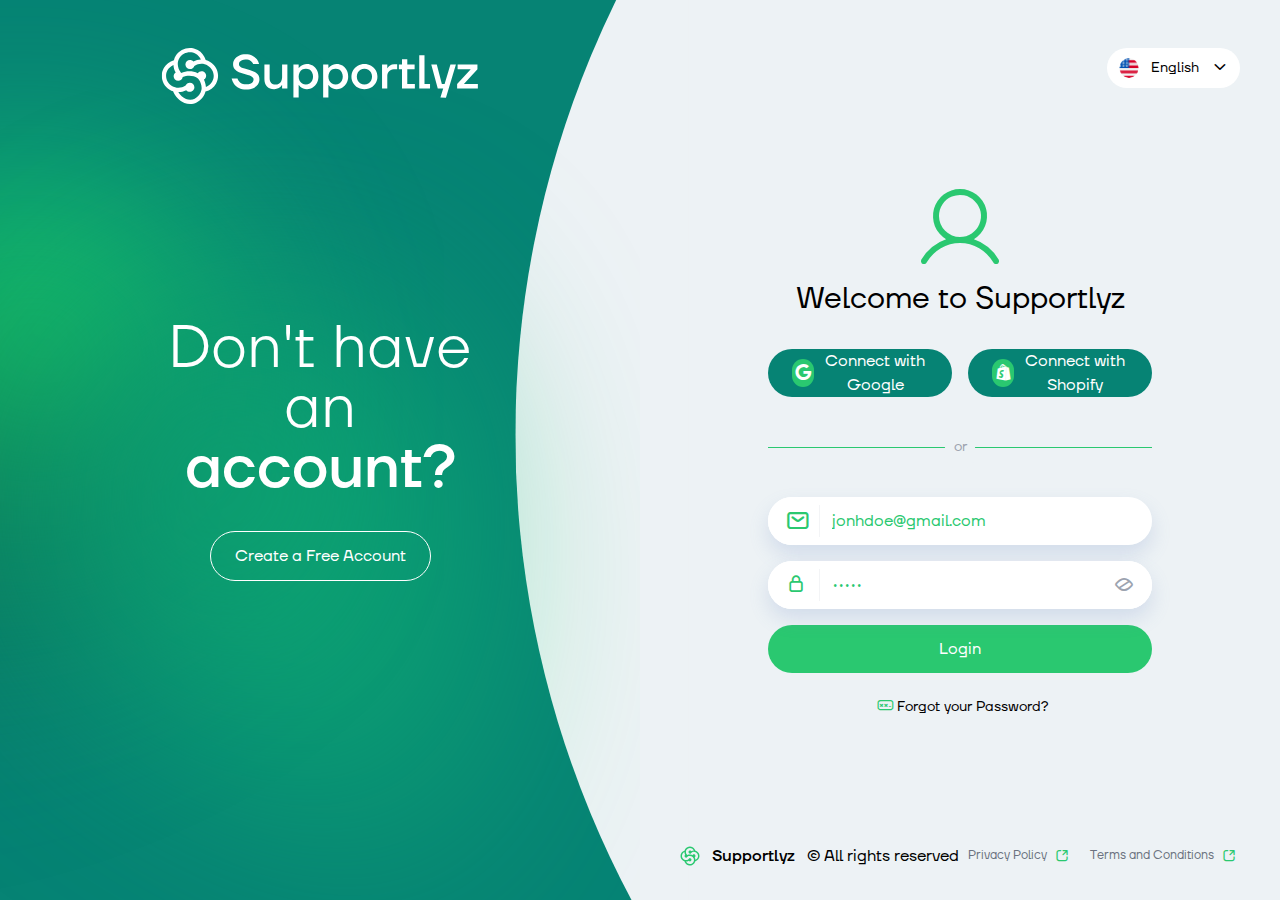
==== src/index.html @ 6aaa789f "fix: query selectors" ====
<!DOCTYPE html>
<html lang="en">
  <head>
    <meta charset="UTF-8" />
    <meta name="viewport" content="width=device-width, initial-scale=1.0" />
    <link rel="stylesheet" href="assets/css/main.css" />
    <title>Supportlyz - Login</title>
  </head>
  <body>
    <main>
      <!-- Login -->
      <div class="flex items-center h-screen">
        <!-- Left -->
        <div class="relative flex items-center justify-center w-2/4 h-full overflow-hidden bg-elf-green-700">
          <!-- shape Animation -->
          <div class="absolute h-[100%] overflow-hidden w-full">
            <span class="absolute top-0 w-[1600px] h-100% animate-spin-slow -left-[500px] z-10">
              <img src="assets/images/shape-animation.svg" alt="animation"/>
            </span>
          </div>

          <div class="absolute right-0 z-20 flex justify-center w-full top-12">
            <img src="assets/images/logo-white.svg" alt="Supportlyz Logo" class="w-80 h-14"/>
          </div>
          <div class="relative z-20 flex flex-col items-center w-2/4">
            <h1 class="mb-8 text-6xl font-light text-center text-white">Don't have an <b class="font-medium">account?</b></h1>
            <a href="register.html">
              <button class="button-outline-white">Create a Free Account</button>
            </a>
          </div>
        </div>

        <!-- Right -->
        <div class="relative flex items-center justify-center w-2/4 h-full bg-geyser-100">
          <!-- Shape -->
          <div class="absolute top-0 w-[180px] h-screen -left-[8rem]">
            <img src="assets/images/shape-auth.svg" alt="shape" class="w-full h-full">
          </div>

          <!-- Language -->
          <div class="absolute text-black bg-white rounded-full right-10 top-12 hover:shadow-emerald-40">
            <div class="flex items-center h-10 gap-3 p-3 cursor-pointer language-handler">
              <img src="assets/images/english.png" alt="shape" class="w-5 h-5 rounded-full">
              <p class="text-sm">English</p>
              <span class="text-xs">
                <i class="icon-chevron"></i>
              </span>
            </div>

            <!-- Language Dropdown -->
            <div class="absolute w-full top-[120%] hidden language-dropdown">
              <div class="flex items-center w-full h-10 gap-3 p-3 transition rounded-full cursor-pointer hover:bg-white hover:text-emerald-500">
                <img src="assets/images/spanish.png" alt="shape" class="w-5 h-5 rounded-full">
                <p class="text-sm">Español</p>
              </div>
              <div class="flex items-center w-full h-10 gap-3 p-3 transition rounded-full cursor-pointer hover:bg-white hover:text-emerald-500">
                <img src="assets/images/france.png" alt="shape" class="w-5 h-5 rounded-full">
                <p class="text-sm">Francais</p>
              </div>
              <div class="flex items-center w-full h-10 gap-3 p-3 transition rounded-full cursor-pointer hover:bg-white hover:text-emerald-500">
                <img src="assets/images/italy.png" alt="shape" class="w-5 h-5 rounded-full">
                <p class="text-sm">Italiano</p>
              </div>
              <div class="flex items-center w-full h-10 gap-3 p-3 transition rounded-full cursor-pointer hover:bg-white hover:text-emerald-500">
                <img src="assets/images/portugal.png" alt="shape" class="w-5 h-5 rounded-full">
                <p class="text-sm">Portugues</p>
              </div>
              <div class="flex items-center w-full h-10 gap-3 p-3 transition rounded-full cursor-pointer hover:bg-white hover:text-emerald-500">
                <img src="assets/images/german.png" alt="shape" class="w-5 h-5 rounded-full">
                <p class="text-sm">Deutsch</p>
              </div>
            </div>
          </div>

          <!-- Form Login -->
          <div class="relative z-20 flex items-start justify-center w-3/5">
            <div class="flex flex-col justify-center w-full text-center">
              <span class="relative text-8xl text-emerald-500">
                <i class="icon-user"></i>
              </span>
              <h1 class="mb-8 text-3xl text-black">Welcome to Supportlyz</h1>

              <div class="flex items-center gap-4">
                <button class="w-1/2 h-12 button-elfgreen">
                  <span class="flex items-center justify-center rounded-full bg-emerald-500 w-7 h-7">
                    <i class="icon-gmail"></i>
                  </span>
                  Connect with Google
                </button>
                <button class="w-1/2 h-12 button-elfgreen">
                  <span class="flex items-center justify-center rounded-full bg-emerald-500 w-7 h-7">
                    <i class="icon-shopify"></i>
                  </span>
                  Connect with Shopify
                </button>
              </div>

              <div class="or-line">
                <span class="relative z-20">or</span>
              </div>

              <div class="relative h-12 mb-4 overflow-hidden rounded-full shadow-geyser-20">
                <span class="absolute top-0 left-0 flex items-center justify-center h-12 text-xl bg-white w-14 text-emerald-500 after:content-[''] after:absolute after:top-2 after:right-1 after:w-px after:h-8 after:z-20 after:bg-gray-100">
                  <i class="icon-envelope"></i>
                </span>
                <input type="text" class="w-full h-full py-3 pl-16 text-base bg-white outline-none text-emerald-500" placeholder="Email" value="jonhdoe@gmail.com">
              </div>
              <div class="relative h-12 mb-4 overflow-hidden rounded-full shadow-geyser-20">
                <span class="absolute top-0 left-0 flex items-center justify-center h-12 text-xl bg-white w-14 text-emerald-500 after:content-[''] after:absolute after:top-2 after:right-1 after:w-px after:h-8 after:z-20 after:bg-gray-100">
                  <i class="icon-lock"></i>
                </span>
                <input type="password" class="w-full h-full py-3 pl-16 text-base bg-white outline-none text-emerald-500" placeholder="Password" value="12345">
                <span class="absolute top-0 right-0 flex items-center justify-center h-12 text-xl text-gray-400 bg-white w-14">
                  <i class="icon-hide"></i>
                </span>
              </div>
              <a href="dashboard.html">
                <button class="mb-5 button-emerald">Login</button>
              </a>
              <a href="forgotten-password.html" class="flex items-center justify-center text-sm text-center text-black cursor-pointer">
                <span class="text-lg text-emerald-500">
                  <i class="icon-forgot"></i>
                </span>
                <p>
                  Forgot your Password?
                </p>
              </a>
            </div>
          </div>

          <!-- Footer -->
          <div class="absolute bottom-0 left-0 flex items-center justify-between w-full px-10 py-8">
            <p class="flex items-center gap-3 text-black">
              <img src="assets/images/logo-isotipe.svg" alt="isotipe" class="w-5 h-5">
              <b class="font-medium">Supportlyz</b> © All rights reserved
            </p>
            <div class="flex items-center gap-4">
              <p class="flex items-center gap-1 text-xs text-gray-500">
                Privacy Policy
                <i class="text-base icon-link text-emerald-500"></i>
              </p>
              <p class="flex items-center gap-1 text-xs text-gray-500">
                Terms and Conditions
                <i class="text-base icon-link text-emerald-500"></i>
              </p>
            </div>
          </div>
        </div>
      </div>
    </main>
    <script src="assets/js/scripts.js"></script>
  </body>
</html>
---- src/assets/css/main.css ----
/*
! tailwindcss v3.3.5 | MIT License | https://tailwindcss.com
*/

/*
1. Prevent padding and border from affecting element width. (https://github.com/mozdevs/cssremedy/issues/4)
2. Allow adding a border to an element by just adding a border-width. (https://github.com/tailwindcss/tailwindcss/pull/116)
*/

*,
::before,
::after {
  box-sizing: border-box;
  /* 1 */
  border-width: 0;
  /* 2 */
  border-style: solid;
  /* 2 */
  border-color: #e5e7eb;
  /* 2 */
}

::before,
::after {
  --tw-content: '';
}

/*
1. Use a consistent sensible line-height in all browsers.
2. Prevent adjustments of font size after orientation changes in iOS.
3. Use a more readable tab size.
4. Use the user's configured `sans` font-family by default.
5. Use the user's configured `sans` font-feature-settings by default.
6. Use the user's configured `sans` font-variation-settings by default.
*/

html {
  line-height: 1.5;
  /* 1 */
  -webkit-text-size-adjust: 100%;
  /* 2 */
  -moz-tab-size: 4;
  /* 3 */
  -o-tab-size: 4;
     tab-size: 4;
  /* 3 */
  font-family: ui-sans-serif, system-ui, -apple-system, BlinkMacSystemFont, "Segoe UI", Roboto, "Helvetica Neue", Arial, "Noto Sans", sans-serif, "Apple Color Emoji", "Segoe UI Emoji", "Segoe UI Symbol", "Noto Color Emoji";
  /* 4 */
  font-feature-settings: normal;
  /* 5 */
  font-variation-settings: normal;
  /* 6 */
}

/*
1. Remove the margin in all browsers.
2. Inherit line-height from `html` so users can set them as a class directly on the `html` element.
*/

body {
  margin: 0;
  /* 1 */
  line-height: inherit;
  /* 2 */
}

/*
1. Add the correct height in Firefox.
2. Correct the inheritance of border color in Firefox. (https://bugzilla.mozilla.org/show_bug.cgi?id=190655)
3. Ensure horizontal rules are visible by default.
*/

hr {
  height: 0;
  /* 1 */
  color: inherit;
  /* 2 */
  border-top-width: 1px;
  /* 3 */
}

/*
Add the correct text decoration in Chrome, Edge, and Safari.
*/

abbr:where([title]) {
  -webkit-text-decoration: underline dotted;
          text-decoration: underline dotted;
}

/*
Remove the default font size and weight for headings.
*/

h1,
h2,
h3,
h4,
h5,
h6 {
  font-size: inherit;
  font-weight: inherit;
}

/*
Reset links to optimize for opt-in styling instead of opt-out.
*/

a {
  color: inherit;
  text-decoration: inherit;
}

/*
Add the correct font weight in Edge and Safari.
*/

b,
strong {
  font-weight: bolder;
}

/*
1. Use the user's configured `mono` font family by default.
2. Correct the odd `em` font sizing in all browsers.
*/

code,
kbd,
samp,
pre {
  font-family: ui-monospace, SFMono-Regular, Menlo, Monaco, Consolas, "Liberation Mono", "Courier New", monospace;
  /* 1 */
  font-size: 1em;
  /* 2 */
}

/*
Add the correct font size in all browsers.
*/

small {
  font-size: 80%;
}

/*
Prevent `sub` and `sup` elements from affecting the line height in all browsers.
*/

sub,
sup {
  font-size: 75%;
  line-height: 0;
  position: relative;
  vertical-align: baseline;
}

sub {
  bottom: -0.25em;
}

sup {
  top: -0.5em;
}

/*
1. Remove text indentation from table contents in Chrome and Safari. (https://bugs.chromium.org/p/chromium/issues/detail?id=999088, https://bugs.webkit.org/show_bug.cgi?id=201297)
2. Correct table border color inheritance in all Chrome and Safari. (https://bugs.chromium.org/p/chromium/issues/detail?id=935729, https://bugs.webkit.org/show_bug.cgi?id=195016)
3. Remove gaps between table borders by default.
*/

table {
  text-indent: 0;
  /* 1 */
  border-color: inherit;
  /* 2 */
  border-collapse: collapse;
  /* 3 */
}

/*
1. Change the font styles in all browsers.
2. Remove the margin in Firefox and Safari.
3. Remove default padding in all browsers.
*/

button,
input,
optgroup,
select,
textarea {
  font-family: inherit;
  /* 1 */
  font-feature-settings: inherit;
  /* 1 */
  font-variation-settings: inherit;
  /* 1 */
  font-size: 100%;
  /* 1 */
  font-weight: inherit;
  /* 1 */
  line-height: inherit;
  /* 1 */
  color: inherit;
  /* 1 */
  margin: 0;
  /* 2 */
  padding: 0;
  /* 3 */
}

/*
Remove the inheritance of text transform in Edge and Firefox.
*/

button,
select {
  text-transform: none;
}

/*
1. Correct the inability to style clickable types in iOS and Safari.
2. Remove default button styles.
*/

button,
[type='button'],
[type='reset'],
[type='submit'] {
  -webkit-appearance: button;
  /* 1 */
  background-color: transparent;
  /* 2 */
  background-image: none;
  /* 2 */
}

/*
Use the modern Firefox focus style for all focusable elements.
*/

:-moz-focusring {
  outline: auto;
}

/*
Remove the additional `:invalid` styles in Firefox. (https://github.com/mozilla/gecko-dev/blob/2f9eacd9d3d995c937b4251a5557d95d494c9be1/layout/style/res/forms.css#L728-L737)
*/

:-moz-ui-invalid {
  box-shadow: none;
}

/*
Add the correct vertical alignment in Chrome and Firefox.
*/

progress {
  vertical-align: baseline;
}

/*
Correct the cursor style of increment and decrement buttons in Safari.
*/

::-webkit-inner-spin-button,
::-webkit-outer-spin-button {
  height: auto;
}

/*
1. Correct the odd appearance in Chrome and Safari.
2. Correct the outline style in Safari.
*/

[type='search'] {
  -webkit-appearance: textfield;
  /* 1 */
  outline-offset: -2px;
  /* 2 */
}

/*
Remove the inner padding in Chrome and Safari on macOS.
*/

::-webkit-search-decoration {
  -webkit-appearance: none;
}

/*
1. Correct the inability to style clickable types in iOS and Safari.
2. Change font properties to `inherit` in Safari.
*/

::-webkit-file-upload-button {
  -webkit-appearance: button;
  /* 1 */
  font: inherit;
  /* 2 */
}

/*
Add the correct display in Chrome and Safari.
*/

summary {
  display: list-item;
}

/*
Removes the default spacing and border for appropriate elements.
*/

blockquote,
dl,
dd,
h1,
h2,
h3,
h4,
h5,
h6,
hr,
figure,
p,
pre {
  margin: 0;
}

fieldset {
  margin: 0;
  padding: 0;
}

legend {
  padding: 0;
}

ol,
ul,
menu {
  list-style: none;
  margin: 0;
  padding: 0;
}

/*
Reset default styling for dialogs.
*/

dialog {
  padding: 0;
}

/*
Prevent resizing textareas horizontally by default.
*/

textarea {
  resize: vertical;
}

/*
1. Reset the default placeholder opacity in Firefox. (https://github.com/tailwindlabs/tailwindcss/issues/3300)
2. Set the default placeholder color to the user's configured gray 400 color.
*/

input::-moz-placeholder, textarea::-moz-placeholder {
  opacity: 1;
  /* 1 */
  color: #9ca3af;
  /* 2 */
}

input::placeholder,
textarea::placeholder {
  opacity: 1;
  /* 1 */
  color: #9ca3af;
  /* 2 */
}

/*
Set the default cursor for buttons.
*/

button,
[role="button"] {
  cursor: pointer;
}

/*
Make sure disabled buttons don't get the pointer cursor.
*/

:disabled {
  cursor: default;
}

/*
1. Make replaced elements `display: block` by default. (https://github.com/mozdevs/cssremedy/issues/14)
2. Add `vertical-align: middle` to align replaced elements more sensibly by default. (https://github.com/jensimmons/cssremedy/issues/14#issuecomment-634934210)
   This can trigger a poorly considered lint error in some tools but is included by design.
*/

img,
svg,
video,
canvas,
audio,
iframe,
embed,
object {
  display: block;
  /* 1 */
  vertical-align: middle;
  /* 2 */
}

/*
Constrain images and videos to the parent width and preserve their intrinsic aspect ratio. (https://github.com/mozdevs/cssremedy/issues/14)
*/

img,
video {
  max-width: 100%;
  height: auto;
}

/* Make elements with the HTML hidden attribute stay hidden by default */

[hidden] {
  display: none;
}

*, ::before, ::after {
  --tw-border-spacing-x: 0;
  --tw-border-spacing-y: 0;
  --tw-translate-x: 0;
  --tw-translate-y: 0;
  --tw-rotate: 0;
  --tw-skew-x: 0;
  --tw-skew-y: 0;
  --tw-scale-x: 1;
  --tw-scale-y: 1;
  --tw-pan-x:  ;
  --tw-pan-y:  ;
  --tw-pinch-zoom:  ;
  --tw-scroll-snap-strictness: proximity;
  --tw-gradient-from-position:  ;
  --tw-gradient-via-position:  ;
  --tw-gradient-to-position:  ;
  --tw-ordinal:  ;
  --tw-slashed-zero:  ;
  --tw-numeric-figure:  ;
  --tw-numeric-spacing:  ;
  --tw-numeric-fraction:  ;
  --tw-ring-inset:  ;
  --tw-ring-offset-width: 0px;
  --tw-ring-offset-color: #fff;
  --tw-ring-color: rgb(59 130 246 / 0.5);
  --tw-ring-offset-shadow: 0 0 #0000;
  --tw-ring-shadow: 0 0 #0000;
  --tw-shadow: 0 0 #0000;
  --tw-shadow-colored: 0 0 #0000;
  --tw-blur:  ;
  --tw-brightness:  ;
  --tw-contrast:  ;
  --tw-grayscale:  ;
  --tw-hue-rotate:  ;
  --tw-invert:  ;
  --tw-saturate:  ;
  --tw-sepia:  ;
  --tw-drop-shadow:  ;
  --tw-backdrop-blur:  ;
  --tw-backdrop-brightness:  ;
  --tw-backdrop-contrast:  ;
  --tw-backdrop-grayscale:  ;
  --tw-backdrop-hue-rotate:  ;
  --tw-backdrop-invert:  ;
  --tw-backdrop-opacity:  ;
  --tw-backdrop-saturate:  ;
  --tw-backdrop-sepia:  ;
}

::backdrop {
  --tw-border-spacing-x: 0;
  --tw-border-spacing-y: 0;
  --tw-translate-x: 0;
  --tw-translate-y: 0;
  --tw-rotate: 0;
  --tw-skew-x: 0;
  --tw-skew-y: 0;
  --tw-scale-x: 1;
  --tw-scale-y: 1;
  --tw-pan-x:  ;
  --tw-pan-y:  ;
  --tw-pinch-zoom:  ;
  --tw-scroll-snap-strictness: proximity;
  --tw-gradient-from-position:  ;
  --tw-gradient-via-position:  ;
  --tw-gradient-to-position:  ;
  --tw-ordinal:  ;
  --tw-slashed-zero:  ;
  --tw-numeric-figure:  ;
  --tw-numeric-spacing:  ;
  --tw-numeric-fraction:  ;
  --tw-ring-inset:  ;
  --tw-ring-offset-width: 0px;
  --tw-ring-offset-color: #fff;
  --tw-ring-color: rgb(59 130 246 / 0.5);
  --tw-ring-offset-shadow: 0 0 #0000;
  --tw-ring-shadow: 0 0 #0000;
  --tw-shadow: 0 0 #0000;
  --tw-shadow-colored: 0 0 #0000;
  --tw-blur:  ;
  --tw-brightness:  ;
  --tw-contrast:  ;
  --tw-grayscale:  ;
  --tw-hue-rotate:  ;
  --tw-invert:  ;
  --tw-saturate:  ;
  --tw-sepia:  ;
  --tw-drop-shadow:  ;
  --tw-backdrop-blur:  ;
  --tw-backdrop-brightness:  ;
  --tw-backdrop-contrast:  ;
  --tw-backdrop-grayscale:  ;
  --tw-backdrop-hue-rotate:  ;
  --tw-backdrop-invert:  ;
  --tw-backdrop-opacity:  ;
  --tw-backdrop-saturate:  ;
  --tw-backdrop-sepia:  ;
}

.fixed {
  position: fixed;
}

.absolute {
  position: absolute;
}

.relative {
  position: relative;
}

.-bottom-1 {
  bottom: -0.25rem;
}

.-left-4 {
  left: -1rem;
}

.-left-\[500px\] {
  left: -500px;
}

.-left-\[8rem\] {
  left: -8rem;
}

.-right-1 {
  right: -0.25rem;
}

.-right-4 {
  right: -1rem;
}

.-top-1 {
  top: -0.25rem;
}

.-top-2 {
  top: -0.5rem;
}

.bottom-0 {
  bottom: 0px;
}

.bottom-10 {
  bottom: 2.5rem;
}

.left-0 {
  left: 0px;
}

.left-10 {
  left: 2.5rem;
}

.right-0 {
  right: 0px;
}

.right-10 {
  right: 2.5rem;
}

.top-0 {
  top: 0px;
}

.top-12 {
  top: 3rem;
}

.top-6 {
  top: 1.5rem;
}

.top-\[120\%\] {
  top: 120%;
}

.z-10 {
  z-index: 10;
}

.z-20 {
  z-index: 20;
}

.z-30 {
  z-index: 30;
}

.mx-auto {
  margin-left: auto;
  margin-right: auto;
}

.my-5 {
  margin-top: 1.25rem;
  margin-bottom: 1.25rem;
}

.-mt-12 {
  margin-top: -3rem;
}

.-mt-16 {
  margin-top: -4rem;
}

.mb-1 {
  margin-bottom: 0.25rem;
}

.mb-2 {
  margin-bottom: 0.5rem;
}

.mb-3 {
  margin-bottom: 0.75rem;
}

.mb-4 {
  margin-bottom: 1rem;
}

.mb-5 {
  margin-bottom: 1.25rem;
}

.mb-6 {
  margin-bottom: 1.5rem;
}

.mb-8 {
  margin-bottom: 2rem;
}

.line-clamp-2 {
  overflow: hidden;
  display: -webkit-box;
  -webkit-box-orient: vertical;
  -webkit-line-clamp: 2;
}

.block {
  display: block;
}

.flex {
  display: flex;
}

.grid {
  display: grid;
}

.hidden {
  display: none;
}

.h-0 {
  height: 0px;
}

.h-10 {
  height: 2.5rem;
}

.h-11 {
  height: 2.75rem;
}

.h-12 {
  height: 3rem;
}

.h-14 {
  height: 3.5rem;
}

.h-16 {
  height: 4rem;
}

.h-3 {
  height: 0.75rem;
}

.h-4 {
  height: 1rem;
}

.h-5 {
  height: 1.25rem;
}

.h-56 {
  height: 14rem;
}

.h-6 {
  height: 1.5rem;
}

.h-7 {
  height: 1.75rem;
}

.h-8 {
  height: 2rem;
}

.h-\[100\%\] {
  height: 100%;
}

.h-\[110px\] {
  height: 110px;
}

.h-\[160px\] {
  height: 160px;
}

.h-\[300px\] {
  height: 300px;
}

.h-\[310px\] {
  height: 310px;
}

.h-\[420px\] {
  height: 420px;
}

.h-\[70px\] {
  height: 70px;
}

.h-full {
  height: 100%;
}

.h-screen {
  height: 100vh;
}

.max-h-\[340px\] {
  max-height: 340px;
}

.max-h-screen {
  max-height: 100vh;
}

.w-0 {
  width: 0px;
}

.w-1\/2 {
  width: 50%;
}

.w-1\/3 {
  width: 33.333333%;
}

.w-1\/5 {
  width: 20%;
}

.w-10 {
  width: 2.5rem;
}

.w-11 {
  width: 2.75rem;
}

.w-12 {
  width: 3rem;
}

.w-14 {
  width: 3.5rem;
}

.w-16 {
  width: 4rem;
}

.w-2\/3 {
  width: 66.666667%;
}

.w-2\/4 {
  width: 50%;
}

.w-2\/5 {
  width: 40%;
}

.w-20 {
  width: 5rem;
}

.w-28 {
  width: 7rem;
}

.w-3 {
  width: 0.75rem;
}

.w-3\/5 {
  width: 60%;
}

.w-3\/6 {
  width: 50%;
}

.w-36 {
  width: 9rem;
}

.w-4 {
  width: 1rem;
}

.w-4\/5 {
  width: 80%;
}

.w-5 {
  width: 1.25rem;
}

.w-52 {
  width: 13rem;
}

.w-56 {
  width: 14rem;
}

.w-6 {
  width: 1.5rem;
}

.w-64 {
  width: 16rem;
}

.w-7 {
  width: 1.75rem;
}

.w-8 {
  width: 2rem;
}

.w-80 {
  width: 20rem;
}

.w-\[130px\] {
  width: 130px;
}

.w-\[1600px\] {
  width: 1600px;
}

.w-\[180px\] {
  width: 180px;
}

.w-\[280px\] {
  width: 280px;
}

.w-\[350px\] {
  width: 350px;
}

.w-\[400px\] {
  width: 400px;
}

.w-\[450px\] {
  width: 450px;
}

.w-\[500px\] {
  width: 500px;
}

.w-full {
  width: 100%;
}

.min-w-\[330px\] {
  min-width: 330px;
}

.max-w-\[280px\] {
  max-width: 280px;
}

.max-w-\[530px\] {
  max-width: 530px;
}

.max-w-fit {
  max-width: -moz-fit-content;
  max-width: fit-content;
}

.max-w-screen-2xl {
  max-width: 1536px;
}

.translate-x-0 {
  --tw-translate-x: 0px;
  transform: translate(var(--tw-translate-x), var(--tw-translate-y)) rotate(var(--tw-rotate)) skewX(var(--tw-skew-x)) skewY(var(--tw-skew-y)) scaleX(var(--tw-scale-x)) scaleY(var(--tw-scale-y));
}

.translate-x-20 {
  --tw-translate-x: 5rem;
  transform: translate(var(--tw-translate-x), var(--tw-translate-y)) rotate(var(--tw-rotate)) skewX(var(--tw-skew-x)) skewY(var(--tw-skew-y)) scaleX(var(--tw-scale-x)) scaleY(var(--tw-scale-y));
}

.-rotate-45 {
  --tw-rotate: -45deg;
  transform: translate(var(--tw-translate-x), var(--tw-translate-y)) rotate(var(--tw-rotate)) skewX(var(--tw-skew-x)) skewY(var(--tw-skew-y)) scaleX(var(--tw-scale-x)) scaleY(var(--tw-scale-y));
}

.-rotate-90 {
  --tw-rotate: -90deg;
  transform: translate(var(--tw-translate-x), var(--tw-translate-y)) rotate(var(--tw-rotate)) skewX(var(--tw-skew-x)) skewY(var(--tw-skew-y)) scaleX(var(--tw-scale-x)) scaleY(var(--tw-scale-y));
}

.rotate-90 {
  --tw-rotate: 90deg;
  transform: translate(var(--tw-translate-x), var(--tw-translate-y)) rotate(var(--tw-rotate)) skewX(var(--tw-skew-x)) skewY(var(--tw-skew-y)) scaleX(var(--tw-scale-x)) scaleY(var(--tw-scale-y));
}

@keyframes spin {
  to {
    transform: rotate(360deg);
  }
}

.animate-spin-slow {
  animation: spin 25s linear infinite;
}

.cursor-pointer {
  cursor: pointer;
}

.list-none {
  list-style-type: none;
}

.grid-cols-7 {
  grid-template-columns: repeat(7, minmax(0, 1fr));
}

.flex-col {
  flex-direction: column;
}

.items-start {
  align-items: flex-start;
}

.items-center {
  align-items: center;
}

.justify-start {
  justify-content: flex-start;
}

.justify-end {
  justify-content: flex-end;
}

.justify-center {
  justify-content: center;
}

.justify-between {
  justify-content: space-between;
}

.justify-around {
  justify-content: space-around;
}

.gap-1 {
  gap: 0.25rem;
}

.gap-2 {
  gap: 0.5rem;
}

.gap-20 {
  gap: 5rem;
}

.gap-28 {
  gap: 7rem;
}

.gap-3 {
  gap: 0.75rem;
}

.gap-4 {
  gap: 1rem;
}

.gap-5 {
  gap: 1.25rem;
}

.overflow-hidden {
  overflow: hidden;
}

.overflow-scroll {
  overflow: scroll;
}

.overflow-y-auto {
  overflow-y: auto;
}

.whitespace-nowrap {
  white-space: nowrap;
}

.rounded-2xl {
  border-radius: 1rem;
}

.rounded-3xl {
  border-radius: 1.5rem;
}

.rounded-full {
  border-radius: 9999px;
}

.rounded-lg {
  border-radius: 0.5rem;
}

.rounded-xl {
  border-radius: 0.75rem;
}

.rounded-b-3xl {
  border-bottom-right-radius: 1.5rem;
  border-bottom-left-radius: 1.5rem;
}

.rounded-t-2xl {
  border-top-left-radius: 1rem;
  border-top-right-radius: 1rem;
}

.rounded-t-3xl {
  border-top-left-radius: 1.5rem;
  border-top-right-radius: 1.5rem;
}

.border {
  border-width: 1px;
}

.border-0 {
  border-width: 0px;
}

.border-2 {
  border-width: 2px;
}

.border-x-\[12px\] {
  border-left-width: 12px;
  border-right-width: 12px;
}

.border-b {
  border-bottom-width: 1px;
}

.border-b-2 {
  border-bottom-width: 2px;
}

.border-b-\[14px\] {
  border-bottom-width: 14px;
}

.border-emerald-500 {
  --tw-border-opacity: 1;
  border-color: rgb(42 200 112 / var(--tw-border-opacity));
}

.border-gray-300 {
  --tw-border-opacity: 1;
  border-color: rgb(209 213 219 / var(--tw-border-opacity));
}

.border-white {
  --tw-border-opacity: 1;
  border-color: rgb(255 255 255 / var(--tw-border-opacity));
}

.border-x-transparent {
  border-left-color: transparent;
  border-right-color: transparent;
}

.border-b-emerald-500 {
  --tw-border-opacity: 1;
  border-bottom-color: rgb(42 200 112 / var(--tw-border-opacity));
}

.border-b-white {
  --tw-border-opacity: 1;
  border-bottom-color: rgb(255 255 255 / var(--tw-border-opacity));
}

.bg-elf-green-600 {
  --tw-bg-opacity: 1;
  background-color: rgb(1 160 139 / var(--tw-bg-opacity));
}

.bg-elf-green-700 {
  --tw-bg-opacity: 1;
  background-color: rgb(6 131 116 / var(--tw-bg-opacity));
}

.bg-emerald-500 {
  --tw-bg-opacity: 1;
  background-color: rgb(42 200 112 / var(--tw-bg-opacity));
}

.bg-emerald-900 {
  --tw-bg-opacity: 1;
  background-color: rgb(9 107 95 / var(--tw-bg-opacity));
}

.bg-geyser-100 {
  --tw-bg-opacity: 1;
  background-color: rgb(237 242 245 / var(--tw-bg-opacity));
}

.bg-geyser-200 {
  --tw-bg-opacity: 1;
  background-color: rgb(217 228 234 / var(--tw-bg-opacity));
}

.bg-geyser-300 {
  --tw-bg-opacity: 1;
  background-color: rgb(169 195 208 / var(--tw-bg-opacity));
}

.bg-gray-300 {
  --tw-bg-opacity: 1;
  background-color: rgb(209 213 219 / var(--tw-bg-opacity));
}

.bg-transparent {
  background-color: transparent;
}

.bg-white {
  --tw-bg-opacity: 1;
  background-color: rgb(255 255 255 / var(--tw-bg-opacity));
}

.bg-opacity-50 {
  --tw-bg-opacity: 0.5;
}

.bg-opacity-70 {
  --tw-bg-opacity: 0.7;
}

.bg-gradient-to-b {
  background-image: linear-gradient(to bottom, var(--tw-gradient-stops));
}

.from-\[\#13DDEA\] {
  --tw-gradient-from: #13DDEA var(--tw-gradient-from-position);
  --tw-gradient-to: rgb(19 221 234 / 0) var(--tw-gradient-to-position);
  --tw-gradient-stops: var(--tw-gradient-from), var(--tw-gradient-to);
}

.from-\[\#53B67E\] {
  --tw-gradient-from: #53B67E var(--tw-gradient-from-position);
  --tw-gradient-to: rgb(83 182 126 / 0) var(--tw-gradient-to-position);
  --tw-gradient-stops: var(--tw-gradient-from), var(--tw-gradient-to);
}

.from-\[\#FF0000\] {
  --tw-gradient-from: #FF0000 var(--tw-gradient-from-position);
  --tw-gradient-to: rgb(255 0 0 / 0) var(--tw-gradient-to-position);
  --tw-gradient-stops: var(--tw-gradient-from), var(--tw-gradient-to);
}

.from-emerald-500 {
  --tw-gradient-from: #2ac870 var(--tw-gradient-from-position);
  --tw-gradient-to: rgb(42 200 112 / 0) var(--tw-gradient-to-position);
  --tw-gradient-stops: var(--tw-gradient-from), var(--tw-gradient-to);
}

.to-\[\#29C1AF\] {
  --tw-gradient-to: #29C1AF var(--tw-gradient-to-position);
}

.to-\[\#915EFF\] {
  --tw-gradient-to: #915EFF var(--tw-gradient-to-position);
}

.to-\[\#FFBE5E\] {
  --tw-gradient-to: #FFBE5E var(--tw-gradient-to-position);
}

.to-elf-green-500 {
  --tw-gradient-to: #05c7a9 var(--tw-gradient-to-position);
}

.p-1 {
  padding: 0.25rem;
}

.p-3 {
  padding: 0.75rem;
}

.p-4 {
  padding: 1rem;
}

.p-5 {
  padding: 1.25rem;
}

.p-6 {
  padding: 1.5rem;
}

.p-7 {
  padding: 1.75rem;
}

.p-8 {
  padding: 2rem;
}

.p-\[2px\] {
  padding: 2px;
}

.px-1 {
  padding-left: 0.25rem;
  padding-right: 0.25rem;
}

.px-10 {
  padding-left: 2.5rem;
  padding-right: 2.5rem;
}

.px-2 {
  padding-left: 0.5rem;
  padding-right: 0.5rem;
}

.px-3 {
  padding-left: 0.75rem;
  padding-right: 0.75rem;
}

.px-4 {
  padding-left: 1rem;
  padding-right: 1rem;
}

.px-5 {
  padding-left: 1.25rem;
  padding-right: 1.25rem;
}

.px-6 {
  padding-left: 1.5rem;
  padding-right: 1.5rem;
}

.px-8 {
  padding-left: 2rem;
  padding-right: 2rem;
}

.py-1 {
  padding-top: 0.25rem;
  padding-bottom: 0.25rem;
}

.py-2 {
  padding-top: 0.5rem;
  padding-bottom: 0.5rem;
}

.py-3 {
  padding-top: 0.75rem;
  padding-bottom: 0.75rem;
}

.py-4 {
  padding-top: 1rem;
  padding-bottom: 1rem;
}

.py-5 {
  padding-top: 1.25rem;
  padding-bottom: 1.25rem;
}

.py-6 {
  padding-top: 1.5rem;
  padding-bottom: 1.5rem;
}

.py-8 {
  padding-top: 2rem;
  padding-bottom: 2rem;
}

.py-px {
  padding-top: 1px;
  padding-bottom: 1px;
}

.pl-10 {
  padding-left: 2.5rem;
}

.pl-16 {
  padding-left: 4rem;
}

.pl-\[60px\] {
  padding-left: 60px;
}

.text-left {
  text-align: left;
}

.text-center {
  text-align: center;
}

.text-2xl {
  font-size: 1.5rem;
  line-height: 2rem;
}

.text-3xl {
  font-size: 1.875rem;
  line-height: 2.25rem;
}

.text-5xl {
  font-size: 3rem;
  line-height: 1;
}

.text-6xl {
  font-size: 3.75rem;
  line-height: 1;
}

.text-8xl {
  font-size: 6rem;
  line-height: 1;
}

.text-\[10px\] {
  font-size: 10px;
}

.text-\[6px\] {
  font-size: 6px;
}

.text-\[8px\] {
  font-size: 8px;
}

.text-base {
  font-size: 1rem;
  line-height: 1.5rem;
}

.text-lg {
  font-size: 1.125rem;
  line-height: 1.75rem;
}

.text-sm {
  font-size: 0.875rem;
  line-height: 1.25rem;
}

.text-xl {
  font-size: 1.25rem;
  line-height: 1.75rem;
}

.text-xs {
  font-size: 0.75rem;
  line-height: 1rem;
}

.font-bold {
  font-weight: 700;
}

.font-light {
  font-weight: 300;
}

.font-medium {
  font-weight: 500;
}

.capitalize {
  text-transform: capitalize;
}

.leading-4 {
  line-height: 1rem;
}

.leading-none {
  line-height: 1;
}

.text-black {
  --tw-text-opacity: 1;
  color: rgb(0 0 0 / var(--tw-text-opacity));
}

.text-emerald-400 {
  --tw-text-opacity: 1;
  color: rgb(80 216 139 / var(--tw-text-opacity));
}

.text-emerald-500 {
  --tw-text-opacity: 1;
  color: rgb(42 200 112 / var(--tw-text-opacity));
}

.text-gray-400 {
  --tw-text-opacity: 1;
  color: rgb(156 163 175 / var(--tw-text-opacity));
}

.text-gray-500 {
  --tw-text-opacity: 1;
  color: rgb(107 114 128 / var(--tw-text-opacity));
}

.text-gray-600 {
  --tw-text-opacity: 1;
  color: rgb(75 85 99 / var(--tw-text-opacity));
}

.text-slate-500 {
  --tw-text-opacity: 1;
  color: rgb(100 116 139 / var(--tw-text-opacity));
}

.text-white {
  --tw-text-opacity: 1;
  color: rgb(255 255 255 / var(--tw-text-opacity));
}

.placeholder-gray-400::-moz-placeholder {
  --tw-placeholder-opacity: 1;
  color: rgb(156 163 175 / var(--tw-placeholder-opacity));
}

.placeholder-gray-400::placeholder {
  --tw-placeholder-opacity: 1;
  color: rgb(156 163 175 / var(--tw-placeholder-opacity));
}

.opacity-0 {
  opacity: 0;
}

.shadow-geyser-20 {
  --tw-shadow: 0 10px 20px rgba(104, 134, 193, 0.20);
  --tw-shadow-colored: 0 10px 20px var(--tw-shadow-color);
  box-shadow: var(--tw-ring-offset-shadow, 0 0 #0000), var(--tw-ring-shadow, 0 0 #0000), var(--tw-shadow);
}

.outline-none {
  outline: 2px solid transparent;
  outline-offset: 2px;
}

.transition {
  transition-property: color, background-color, border-color, text-decoration-color, fill, stroke, opacity, box-shadow, transform, filter, -webkit-backdrop-filter;
  transition-property: color, background-color, border-color, text-decoration-color, fill, stroke, opacity, box-shadow, transform, filter, backdrop-filter;
  transition-property: color, background-color, border-color, text-decoration-color, fill, stroke, opacity, box-shadow, transform, filter, backdrop-filter, -webkit-backdrop-filter;
  transition-timing-function: cubic-bezier(0.4, 0, 0.2, 1);
  transition-duration: 150ms;
}

@font-face {
  font-family: "TT Firs Neue Trial Var Roman";

  src: url("../fonts/tt-firs-neue-trial-var-roman.ttf") format("truetype");

  font-display: swap;

  font-weight: 100 400 500 900;
}

@font-face {
  font-family: "fontello";

  src: url("../fonts/fontello.ttf") format("truetype");

  font-weight: normal;

  font-style: normal;
}

body {
  height: 100%;
  --tw-bg-opacity: 1;
  background-color: rgb(217 228 234 / var(--tw-bg-opacity));
  font-size: 1rem;
  line-height: 1.5rem;
  font-family: "TT Firs Neue Trial Var Roman";
  font-size: 16px;
}

/*********** COMPONENTS ***********/

/************* Icons ***********/

[class^="icon-"]:before, [class*=" icon-"]:before {
  font-family: "fontello";
  font-style: normal;
  font-weight: normal;
  speak: never;
  display: inline-block;
  text-decoration: inherit;
  width: 1em;
  margin-right: .2em;
  text-align: center;
  font-variant: normal;
  text-transform: none;
  line-height: 1em;
  margin-left: .2em;
  -webkit-font-smoothing: antialiased;
  -moz-osx-font-smoothing: grayscale;
}

.icon-chat:before {
  content: '\e800';
}

/* '' */

.icon-adjunct:before {
  content: '\e801';
}

/* '' */

.icon-cog:before {
  content: '\e802';
}

/* '' */

.icon-earphones:before {
  content: '\e803';
}

/* '' */

.icon-ecommerce:before {
  content: '\e804';
}

/* '' */

.icon-house:before {
  content: '\e805';
}

/* '' */

.icon-logout:before {
  content: '\e806';
}

/* '' */

.icon-inbox:before {
  content: '\e807';
}

/* '' */

.icon-integration:before {
  content: '\e808';
}

/* '' */

.icon-invoice:before {
  content: '\e809';
}

/* '' */

.icon-link:before {
  content: '\e80a';
}

/* '' */

.icon-magnet:before {
  content: '\e80b';
}

/* '' */

.icon-message:before {
  content: '\e80c';
}

/* '' */

.icon-picture:before {
  content: '\e80d';
}

/* '' */

.icon-robot:before {
  content: '\e80e';
}

/* '' */

.icon-search:before {
  content: '\e80f';
}

/* '' */

.icon-add:before {
  content: '\e810';
}

/* '' */

.icon-user:before {
  content: '\e811';
}

/* '' */

.icon-users:before {
  content: '\e812';
}

/* '' */

.icon-arrow:before {
  content: '\e813';
}

/* '' */

.icon-bell:before {
  content: '\e814';
}

/* '' */

.icon-browser:before {
  content: '\e815';
}

/* '' */

.icon-square:before {
  content: '\e816';
}

/* '' */

.icon-hyperlink:before {
  content: '\e817';
}

/* '' */

.icon-forgot:before {
  content: '\e818';
}

/* '' */

.icon-envelope:before {
  content: '\e819';
}

/* '' */

.icon-happy:before {
  content: '\e81a';
}

/* '' */

.icon-lock:before {
  content: '\e81b';
}

/* '' */

.icon-shopify:before {
  content: '\e81c';
}

/* '' */

.icon-gmail:before {
  content: '\e81d';
}

/* '' */

.icon-hide:before {
  content: '\e81e';
}

/* '' */

.icon-card:before {
  content: '\e81f';
}

/* '' */

.icon-send:before {
  content: '\e820';
}

/* '' */

.icon-chevron:before {
  content: '\e821';
}

/* '' */

.icon-signup:before {
  content: '\e822';
}

/* '' */

.icon-check:before {
  content: '\e823';
}

/* '' */

.icon-x:before {
  content: '\e824';
}

/* '' */

.icon-star:before {
  content: '\e825';
}

/* '' */

.icon-pen:before {
  content: '\e826';
}

/* '' */

.icon-ball:before {
  content: '\e827';
}

/* '' */

.icon-add-1:before {
  content: '\e828';
}

/* '' */

.icon-clock:before {
  content: '\e829';
}

/* '' */

.icon-coffe:before {
  content: '\e82a';
}

/* '' */

.icon-start-fill:before {
  content: '\e82b';
}

/* '' */

.icon-hands:before {
  content: '\e82c';
}

/* '' */

.icon-briefcase:before {
  content: '\e82d';
}

/* '' */

.icon-sully:before {
  content: '\e82e';
}

/* '' */

/************* Buttons ***********/

/* Button Icon */

.button-icon {
  display: flex;
  height: 3.5rem;
  width: 3.5rem;
  cursor: pointer;
  align-items: center;
  justify-content: center;
  border-radius: 9999px;
  --tw-bg-opacity: 1;
  background-color: rgb(255 255 255 / var(--tw-bg-opacity));
  text-align: center;
  font-size: 1.5rem;
  line-height: 2rem;
  --tw-text-opacity: 1;
  color: rgb(42 200 112 / var(--tw-text-opacity));
  --tw-shadow: 0 10px 20px rgba(104, 134, 193, 0.10);
  --tw-shadow-colored: 0 10px 20px var(--tw-shadow-color);
  box-shadow: var(--tw-ring-offset-shadow, 0 0 #0000), var(--tw-ring-shadow, 0 0 #0000), var(--tw-shadow);
  transition-property: color, background-color, border-color, text-decoration-color, fill, stroke, opacity, box-shadow, transform, filter, -webkit-backdrop-filter;
  transition-property: color, background-color, border-color, text-decoration-color, fill, stroke, opacity, box-shadow, transform, filter, backdrop-filter;
  transition-property: color, background-color, border-color, text-decoration-color, fill, stroke, opacity, box-shadow, transform, filter, backdrop-filter, -webkit-backdrop-filter;
  transition-timing-function: cubic-bezier(0.4, 0, 0.2, 1);
  transition-duration: 150ms;
  transition-delay: 100ms;
}

.button-icon:hover {
  --tw-bg-opacity: 1;
  background-color: rgb(42 200 112 / var(--tw-bg-opacity));
  --tw-text-opacity: 1;
  color: rgb(255 255 255 / var(--tw-text-opacity));
  --tw-shadow: 0 10px 20px rgba(42, 200, 112, 0.4);
  --tw-shadow-colored: 0 10px 20px var(--tw-shadow-color);
  box-shadow: var(--tw-ring-offset-shadow, 0 0 #0000), var(--tw-ring-shadow, 0 0 #0000), var(--tw-shadow);
}

.button-icon-small {
  display: flex;
  height: 2.5rem;
  width: 2.5rem;
  cursor: pointer;
  align-items: center;
  justify-content: center;
  border-radius: 9999px;
  --tw-bg-opacity: 1;
  background-color: rgb(255 255 255 / var(--tw-bg-opacity));
  text-align: center;
  font-size: 1.25rem;
  line-height: 1.75rem;
  --tw-text-opacity: 1;
  color: rgb(42 200 112 / var(--tw-text-opacity));
  --tw-shadow: 0 10px 20px rgba(104, 134, 193, 0.10);
  --tw-shadow-colored: 0 10px 20px var(--tw-shadow-color);
  box-shadow: var(--tw-ring-offset-shadow, 0 0 #0000), var(--tw-ring-shadow, 0 0 #0000), var(--tw-shadow);
  transition-property: color, background-color, border-color, text-decoration-color, fill, stroke, opacity, box-shadow, transform, filter, -webkit-backdrop-filter;
  transition-property: color, background-color, border-color, text-decoration-color, fill, stroke, opacity, box-shadow, transform, filter, backdrop-filter;
  transition-property: color, background-color, border-color, text-decoration-color, fill, stroke, opacity, box-shadow, transform, filter, backdrop-filter, -webkit-backdrop-filter;
  transition-timing-function: cubic-bezier(0.4, 0, 0.2, 1);
  transition-duration: 150ms;
  transition-delay: 100ms;
}

.button-icon-small:hover {
  --tw-bg-opacity: 1;
  background-color: rgb(42 200 112 / var(--tw-bg-opacity));
  --tw-text-opacity: 1;
  color: rgb(255 255 255 / var(--tw-text-opacity));
  --tw-shadow: 0 10px 20px rgba(42, 200, 112, 0.4);
  --tw-shadow-colored: 0 10px 20px var(--tw-shadow-color);
  box-shadow: var(--tw-ring-offset-shadow, 0 0 #0000), var(--tw-ring-shadow, 0 0 #0000), var(--tw-shadow);
}

.button-icon-outline {
  display: flex;
  height: 3.5rem;
  width: 3.5rem;
  cursor: pointer;
  align-items: center;
  justify-content: center;
  border-radius: 9999px;
  border-width: 1px;
  --tw-border-opacity: 1;
  border-color: rgb(42 200 112 / var(--tw-border-opacity));
  background-color: transparent;
  text-align: center;
  font-size: 1.5rem;
  line-height: 2rem;
  --tw-text-opacity: 1;
  color: rgb(42 200 112 / var(--tw-text-opacity));
  --tw-shadow: 0 10px 20px rgba(104, 134, 193, 0.10);
  --tw-shadow-colored: 0 10px 20px var(--tw-shadow-color);
  box-shadow: var(--tw-ring-offset-shadow, 0 0 #0000), var(--tw-ring-shadow, 0 0 #0000), var(--tw-shadow);
  transition-property: color, background-color, border-color, text-decoration-color, fill, stroke, opacity, box-shadow, transform, filter, -webkit-backdrop-filter;
  transition-property: color, background-color, border-color, text-decoration-color, fill, stroke, opacity, box-shadow, transform, filter, backdrop-filter;
  transition-property: color, background-color, border-color, text-decoration-color, fill, stroke, opacity, box-shadow, transform, filter, backdrop-filter, -webkit-backdrop-filter;
  transition-timing-function: cubic-bezier(0.4, 0, 0.2, 1);
  transition-duration: 150ms;
  transition-delay: 100ms;
}

.button-icon-outline:hover {
  --tw-bg-opacity: 1;
  background-color: rgb(42 200 112 / var(--tw-bg-opacity));
  --tw-text-opacity: 1;
  color: rgb(255 255 255 / var(--tw-text-opacity));
  --tw-shadow: 0 10px 20px rgba(42, 200, 112, 0.4);
  --tw-shadow-colored: 0 10px 20px var(--tw-shadow-color);
  box-shadow: var(--tw-ring-offset-shadow, 0 0 #0000), var(--tw-ring-shadow, 0 0 #0000), var(--tw-shadow);
}

/* Button */

.button-gray-small {
  display: flex;
  width: 100%;
  cursor: pointer;
  align-items: center;
  justify-content: center;
  gap: 0.5rem;
  border-radius: 9999px;
  --tw-bg-opacity: 1;
  background-color: rgb(209 213 219 / var(--tw-bg-opacity));
  padding-top: 0.5rem;
  padding-bottom: 0.5rem;
  font-size: 0.875rem;
  line-height: 1.25rem;
  --tw-text-opacity: 1;
  color: rgb(0 0 0 / var(--tw-text-opacity));
}

.button-gray-small:hover {
  --tw-bg-opacity: 1;
  background-color: rgb(27 158 85 / var(--tw-bg-opacity));
  --tw-text-opacity: 1;
  color: rgb(255 255 255 / var(--tw-text-opacity));
  --tw-shadow: 0 10px 20px rgba(42, 200, 112, 0.4);
  --tw-shadow-colored: 0 10px 20px var(--tw-shadow-color);
  box-shadow: var(--tw-ring-offset-shadow, 0 0 #0000), var(--tw-ring-shadow, 0 0 #0000), var(--tw-shadow);
}

.button-emerald-small {
  display: flex;
  width: 100%;
  cursor: pointer;
  align-items: center;
  justify-content: center;
  gap: 0.5rem;
  border-radius: 9999px;
  --tw-bg-opacity: 1;
  background-color: rgb(42 200 112 / var(--tw-bg-opacity));
  padding-top: 0.5rem;
  padding-bottom: 0.5rem;
  font-size: 0.875rem;
  line-height: 1.25rem;
  --tw-text-opacity: 1;
  color: rgb(255 255 255 / var(--tw-text-opacity));
}

.button-emerald-small:hover {
  --tw-bg-opacity: 1;
  background-color: rgb(27 158 85 / var(--tw-bg-opacity));
  --tw-shadow: 0 10px 20px rgba(42, 200, 112, 0.4);
  --tw-shadow-colored: 0 10px 20px var(--tw-shadow-color);
  box-shadow: var(--tw-ring-offset-shadow, 0 0 #0000), var(--tw-ring-shadow, 0 0 #0000), var(--tw-shadow);
}

.button-white-small {
  display: flex;
  width: 100%;
  cursor: pointer;
  align-items: center;
  justify-content: center;
  gap: 0.5rem;
  border-radius: 9999px;
  --tw-bg-opacity: 1;
  background-color: rgb(42 200 112 / var(--tw-bg-opacity));
  padding-top: 0.5rem;
  padding-bottom: 0.5rem;
  font-size: 0.875rem;
  line-height: 1.25rem;
  --tw-text-opacity: 1;
  color: rgb(255 255 255 / var(--tw-text-opacity));
}

.button-white-small:hover {
  --tw-bg-opacity: 1;
  background-color: rgb(27 158 85 / var(--tw-bg-opacity));
  --tw-shadow: 0 10px 20px rgba(42, 200, 112, 0.4);
  --tw-shadow-colored: 0 10px 20px var(--tw-shadow-color);
  box-shadow: var(--tw-ring-offset-shadow, 0 0 #0000), var(--tw-ring-shadow, 0 0 #0000), var(--tw-shadow);
}

.button-outline-white {
  min-width: 200px;
  border-radius: 9999px;
  border-width: 1px;
  --tw-border-opacity: 1;
  border-color: rgb(255 255 255 / var(--tw-border-opacity));
  padding-left: 1.5rem;
  padding-right: 1.5rem;
  padding-top: 0.75rem;
  padding-bottom: 0.75rem;
  font-size: 1rem;
  line-height: 1.5rem;
  --tw-text-opacity: 1;
  color: rgb(255 255 255 / var(--tw-text-opacity));
}

.button-outline-white:hover {
  --tw-bg-opacity: 1;
  background-color: rgb(255 255 255 / var(--tw-bg-opacity));
  --tw-text-opacity: 1;
  color: rgb(42 200 112 / var(--tw-text-opacity));
  --tw-shadow: 0 10px 20px rgba(42, 200, 112, 0.4);
  --tw-shadow-colored: 0 10px 20px var(--tw-shadow-color);
  box-shadow: var(--tw-ring-offset-shadow, 0 0 #0000), var(--tw-ring-shadow, 0 0 #0000), var(--tw-shadow);
}

.button-emerald {
  display: flex;
  width: 100%;
  cursor: pointer;
  align-items: center;
  justify-content: center;
  gap: 0.5rem;
  border-radius: 9999px;
  --tw-bg-opacity: 1;
  background-color: rgb(42 200 112 / var(--tw-bg-opacity));
  padding-left: 1.5rem;
  padding-right: 1.5rem;
  padding-top: 0.75rem;
  padding-bottom: 0.75rem;
  font-size: 1rem;
  line-height: 1.5rem;
  --tw-text-opacity: 1;
  color: rgb(255 255 255 / var(--tw-text-opacity));
}

.button-emerald:hover {
  --tw-bg-opacity: 1;
  background-color: rgb(27 158 85 / var(--tw-bg-opacity));
  --tw-shadow: 0 10px 20px rgba(42, 200, 112, 0.4);
  --tw-shadow-colored: 0 10px 20px var(--tw-shadow-color);
  box-shadow: var(--tw-ring-offset-shadow, 0 0 #0000), var(--tw-ring-shadow, 0 0 #0000), var(--tw-shadow);
}

.button-elfgreen {
  display: flex;
  width: 100%;
  cursor: pointer;
  align-items: center;
  justify-content: center;
  gap: 0.5rem;
  border-radius: 9999px;
  --tw-bg-opacity: 1;
  background-color: rgb(6 131 116 / var(--tw-bg-opacity));
  padding-left: 1.5rem;
  padding-right: 1.5rem;
  padding-top: 0.75rem;
  padding-bottom: 0.75rem;
  font-size: 1rem;
  line-height: 1.5rem;
  --tw-text-opacity: 1;
  color: rgb(255 255 255 / var(--tw-text-opacity));
}

.button-elfgreen:hover {
  --tw-bg-opacity: 1;
  background-color: rgb(27 158 85 / var(--tw-bg-opacity));
  --tw-shadow: 0 10px 20px rgba(42, 200, 112, 0.4);
  --tw-shadow-colored: 0 10px 20px var(--tw-shadow-color);
  box-shadow: var(--tw-ring-offset-shadow, 0 0 #0000), var(--tw-ring-shadow, 0 0 #0000), var(--tw-shadow);
}

.button-elfgreen-light {
  display: flex;
  width: 100%;
  cursor: pointer;
  align-items: center;
  justify-content: center;
  gap: 0.5rem;
  border-radius: 9999px;
  background-color: rgb(6 131 116 / var(--tw-bg-opacity));
  --tw-bg-opacity: 0.5;
  padding-left: 1.5rem;
  padding-right: 1.5rem;
  padding-top: 0.75rem;
  padding-bottom: 0.75rem;
  font-size: 1rem;
  line-height: 1.5rem;
  --tw-text-opacity: 1;
  color: rgb(6 131 116 / var(--tw-text-opacity));
}

.button-elfgreen-light:hover {
  --tw-bg-opacity: 1;
  background-color: rgb(27 158 85 / var(--tw-bg-opacity));
  --tw-text-opacity: 1;
  color: rgb(255 255 255 / var(--tw-text-opacity));
  --tw-shadow: 0 10px 20px rgba(42, 200, 112, 0.4);
  --tw-shadow-colored: 0 10px 20px var(--tw-shadow-color);
  box-shadow: var(--tw-ring-offset-shadow, 0 0 #0000), var(--tw-ring-shadow, 0 0 #0000), var(--tw-shadow);
}

/************* Search ***********/

.search {
  position: relative;
  display: flex;
  height: 3.5rem;
  width: 40%;
  align-items: center;
  overflow: hidden;
  border-radius: 9999px;
  --tw-bg-opacity: 1;
  background-color: rgb(255 255 255 / var(--tw-bg-opacity));
}

.search-icon {
  position: relative;
  display: flex;
  width: 4rem;
  align-items: center;
  justify-content: center;
  font-size: 1.25rem;
  line-height: 1.75rem;
  --tw-text-opacity: 1;
  color: rgb(42 200 112 / var(--tw-text-opacity));
}

.search-icon::after {
  position: absolute;
  top: -0px;
  right: 0px;
  z-index: 20;
  height: 1.75rem;
  width: 1px;
  --tw-bg-opacity: 1;
  background-color: rgb(221 251 233 / var(--tw-bg-opacity));
  --tw-content: '';
  content: var(--tw-content);
}

/************* Account ***********/

.account {
  position: relative;
  cursor: pointer;
  border-radius: 9999px;
  --tw-bg-opacity: 1;
  background-color: rgb(255 255 255 / var(--tw-bg-opacity));
  padding: 0.5rem;
  --tw-shadow: 0 10px 20px rgba(104, 134, 193, 0.10);
  --tw-shadow-colored: 0 10px 20px var(--tw-shadow-color);
  box-shadow: var(--tw-ring-offset-shadow, 0 0 #0000), var(--tw-ring-shadow, 0 0 #0000), var(--tw-shadow);
  transition-property: color, background-color, border-color, text-decoration-color, fill, stroke, opacity, box-shadow, transform, filter, -webkit-backdrop-filter;
  transition-property: color, background-color, border-color, text-decoration-color, fill, stroke, opacity, box-shadow, transform, filter, backdrop-filter;
  transition-property: color, background-color, border-color, text-decoration-color, fill, stroke, opacity, box-shadow, transform, filter, backdrop-filter, -webkit-backdrop-filter;
  transition-timing-function: cubic-bezier(0.4, 0, 0.2, 1);
  transition-duration: 150ms;
  transition-delay: 100ms;
}

.account:hover {
  --tw-bg-opacity: 1;
  background-color: rgb(42 200 112 / var(--tw-bg-opacity));
  --tw-shadow: 0 10px 20px rgba(42, 200, 112, 0.4);
  --tw-shadow-colored: 0 10px 20px var(--tw-shadow-color);
  box-shadow: var(--tw-ring-offset-shadow, 0 0 #0000), var(--tw-ring-shadow, 0 0 #0000), var(--tw-shadow);
}

/************* Chat Box ***********/

/* This class is used in many section */

.chatbox {
  margin-bottom: 0.75rem;
  display: flex;
  width: 100%;
  gap: 0.75rem;
  border-radius: 1rem;
  --tw-bg-opacity: 1;
  background-color: rgb(255 255 255 / var(--tw-bg-opacity));
  padding: 0.75rem;
  transition-property: color, background-color, border-color, text-decoration-color, fill, stroke, opacity, box-shadow, transform, filter, -webkit-backdrop-filter;
  transition-property: color, background-color, border-color, text-decoration-color, fill, stroke, opacity, box-shadow, transform, filter, backdrop-filter;
  transition-property: color, background-color, border-color, text-decoration-color, fill, stroke, opacity, box-shadow, transform, filter, backdrop-filter, -webkit-backdrop-filter;
  transition-timing-function: cubic-bezier(0.4, 0, 0.2, 1);
  transition-duration: 150ms;
}

.chatbox:last-child {
  margin-bottom: 0px;
}

.chatbox:hover {
  --tw-shadow: 0 10px 20px rgba(42, 200, 112, 0.4);
  --tw-shadow-colored: 0 10px 20px var(--tw-shadow-color);
  box-shadow: var(--tw-ring-offset-shadow, 0 0 #0000), var(--tw-ring-shadow, 0 0 #0000), var(--tw-shadow);
}

/* Esta clase se usa para mostrar el chat */

.chatbot-box {
  width: 450px;
  --tw-translate-x: 100%;
  transform: translate(var(--tw-translate-x), var(--tw-translate-y)) rotate(var(--tw-rotate)) skewX(var(--tw-skew-x)) skewY(var(--tw-skew-y)) scaleX(var(--tw-scale-x)) scaleY(var(--tw-scale-y));
  opacity: 0;
  transition-property: color, background-color, border-color, text-decoration-color, fill, stroke, opacity, box-shadow, transform, filter, -webkit-backdrop-filter;
  transition-property: color, background-color, border-color, text-decoration-color, fill, stroke, opacity, box-shadow, transform, filter, backdrop-filter;
  transition-property: color, background-color, border-color, text-decoration-color, fill, stroke, opacity, box-shadow, transform, filter, backdrop-filter, -webkit-backdrop-filter;
  transition-timing-function: cubic-bezier(0.4, 0, 0.2, 1);
  transition-duration: 150ms;
}

.chatbot-box-is-active {
  width: 450px;
  --tw-translate-x: 0px;
  transform: translate(var(--tw-translate-x), var(--tw-translate-y)) rotate(var(--tw-rotate)) skewX(var(--tw-skew-x)) skewY(var(--tw-skew-y)) scaleX(var(--tw-scale-x)) scaleY(var(--tw-scale-y));
  opacity: 1;
  transition-property: color, background-color, border-color, text-decoration-color, fill, stroke, opacity, box-shadow, transform, filter, -webkit-backdrop-filter;
  transition-property: color, background-color, border-color, text-decoration-color, fill, stroke, opacity, box-shadow, transform, filter, backdrop-filter;
  transition-property: color, background-color, border-color, text-decoration-color, fill, stroke, opacity, box-shadow, transform, filter, backdrop-filter, -webkit-backdrop-filter;
  transition-timing-function: cubic-bezier(0.4, 0, 0.2, 1);
  transition-duration: 150ms;
}

/* Esta clase se usa para mostrar el box de emojis */

.chatbot-emojis-box {
  visibility: hidden;
  position: absolute;
  top: -18rem;
  width: 100%;
  --tw-translate-y: 100%;
  transform: translate(var(--tw-translate-x), var(--tw-translate-y)) rotate(var(--tw-rotate)) skewX(var(--tw-skew-x)) skewY(var(--tw-skew-y)) scaleX(var(--tw-scale-x)) scaleY(var(--tw-scale-y));
  border-radius: 0.75rem;
  --tw-bg-opacity: 1;
  background-color: rgb(237 242 245 / var(--tw-bg-opacity));
  padding-left: 1rem;
  padding-right: 1rem;
  opacity: 0;
  transition-property: color, background-color, border-color, text-decoration-color, fill, stroke, opacity, box-shadow, transform, filter, -webkit-backdrop-filter;
  transition-property: color, background-color, border-color, text-decoration-color, fill, stroke, opacity, box-shadow, transform, filter, backdrop-filter;
  transition-property: color, background-color, border-color, text-decoration-color, fill, stroke, opacity, box-shadow, transform, filter, backdrop-filter, -webkit-backdrop-filter;
  transition-timing-function: cubic-bezier(0.4, 0, 0.2, 1);
  transition-duration: 150ms;
}

.chatbot-emojis-box-is-active {
  visibility: visible;
  position: absolute;
  top: -18rem;
  width: 100%;
  --tw-translate-y: 0px;
  transform: translate(var(--tw-translate-x), var(--tw-translate-y)) rotate(var(--tw-rotate)) skewX(var(--tw-skew-x)) skewY(var(--tw-skew-y)) scaleX(var(--tw-scale-x)) scaleY(var(--tw-scale-y));
  border-radius: 0.75rem;
  --tw-bg-opacity: 1;
  background-color: rgb(237 242 245 / var(--tw-bg-opacity));
  padding-left: 1rem;
  padding-right: 1rem;
  opacity: 1;
  transition-property: color, background-color, border-color, text-decoration-color, fill, stroke, opacity, box-shadow, transform, filter, -webkit-backdrop-filter;
  transition-property: color, background-color, border-color, text-decoration-color, fill, stroke, opacity, box-shadow, transform, filter, backdrop-filter;
  transition-property: color, background-color, border-color, text-decoration-color, fill, stroke, opacity, box-shadow, transform, filter, backdrop-filter, -webkit-backdrop-filter;
  transition-timing-function: cubic-bezier(0.4, 0, 0.2, 1);
  transition-duration: 150ms;
}

/* Esta clase se usa para mostrar el box de notificaciones */

.chatbot-notification-box {
  visibility: hidden;
  position: absolute;
  right: 0px;
  top: 120%;
  display: flex;
  width: 16rem;
  --tw-translate-y: -100%;
  transform: translate(var(--tw-translate-x), var(--tw-translate-y)) rotate(var(--tw-rotate)) skewX(var(--tw-skew-x)) skewY(var(--tw-skew-y)) scaleX(var(--tw-scale-x)) scaleY(var(--tw-scale-y));
  align-items: center;
  justify-content: space-between;
  border-radius: 0.5rem;
  background-color: rgb(255 255 255 / var(--tw-bg-opacity));
  --tw-bg-opacity: 0.7;
  padding-left: 1rem;
  padding-right: 1rem;
  padding-top: 0.5rem;
  padding-bottom: 0.5rem;
  opacity: 0;
  transition-property: color, background-color, border-color, text-decoration-color, fill, stroke, opacity, box-shadow, transform, filter, -webkit-backdrop-filter;
  transition-property: color, background-color, border-color, text-decoration-color, fill, stroke, opacity, box-shadow, transform, filter, backdrop-filter;
  transition-property: color, background-color, border-color, text-decoration-color, fill, stroke, opacity, box-shadow, transform, filter, backdrop-filter, -webkit-backdrop-filter;
  transition-timing-function: cubic-bezier(0.4, 0, 0.2, 1);
  transition-duration: 150ms;
}

.chatbot-notification-box-is-active {
  visibility: visible;
  position: absolute;
  right: 0px;
  top: 120%;
  display: flex;
  width: 16rem;
  --tw-translate-y: 0px;
  transform: translate(var(--tw-translate-x), var(--tw-translate-y)) rotate(var(--tw-rotate)) skewX(var(--tw-skew-x)) skewY(var(--tw-skew-y)) scaleX(var(--tw-scale-x)) scaleY(var(--tw-scale-y));
  align-items: center;
  justify-content: space-between;
  border-radius: 0.5rem;
  background-color: rgb(255 255 255 / var(--tw-bg-opacity));
  --tw-bg-opacity: 0.7;
  padding-left: 1rem;
  padding-right: 1rem;
  padding-top: 0.5rem;
  padding-bottom: 0.5rem;
  opacity: 1;
  transition-property: color, background-color, border-color, text-decoration-color, fill, stroke, opacity, box-shadow, transform, filter, -webkit-backdrop-filter;
  transition-property: color, background-color, border-color, text-decoration-color, fill, stroke, opacity, box-shadow, transform, filter, backdrop-filter;
  transition-property: color, background-color, border-color, text-decoration-color, fill, stroke, opacity, box-shadow, transform, filter, backdrop-filter, -webkit-backdrop-filter;
  transition-timing-function: cubic-bezier(0.4, 0, 0.2, 1);
  transition-duration: 150ms;
}

/* Esta clase se usa para mostrar el box de rating */

.chatbot-rating-box {
  visibility: hidden;
  position: absolute;
  right: 0px;
  top: 120%;
  width: 13rem;
  --tw-translate-y: -100%;
  transform: translate(var(--tw-translate-x), var(--tw-translate-y)) rotate(var(--tw-rotate)) skewX(var(--tw-skew-x)) skewY(var(--tw-skew-y)) scaleX(var(--tw-scale-x)) scaleY(var(--tw-scale-y));
  border-radius: 0.5rem;
  background-color: rgb(255 255 255 / var(--tw-bg-opacity));
  --tw-bg-opacity: 0.7;
  padding-left: 1rem;
  padding-right: 1rem;
  padding-top: 0.5rem;
  padding-bottom: 0.5rem;
  opacity: 0;
  transition-property: color, background-color, border-color, text-decoration-color, fill, stroke, opacity, box-shadow, transform, filter, -webkit-backdrop-filter;
  transition-property: color, background-color, border-color, text-decoration-color, fill, stroke, opacity, box-shadow, transform, filter, backdrop-filter;
  transition-property: color, background-color, border-color, text-decoration-color, fill, stroke, opacity, box-shadow, transform, filter, backdrop-filter, -webkit-backdrop-filter;
  transition-timing-function: cubic-bezier(0.4, 0, 0.2, 1);
  transition-duration: 150ms;
}

.chatbot-rating-box-is-active {
  visibility: visible;
  position: absolute;
  right: 0px;
  top: 120%;
  width: 13rem;
  --tw-translate-y: 0px;
  transform: translate(var(--tw-translate-x), var(--tw-translate-y)) rotate(var(--tw-rotate)) skewX(var(--tw-skew-x)) skewY(var(--tw-skew-y)) scaleX(var(--tw-scale-x)) scaleY(var(--tw-scale-y));
  border-radius: 0.5rem;
  background-color: rgb(255 255 255 / var(--tw-bg-opacity));
  --tw-bg-opacity: 0.7;
  padding-left: 1rem;
  padding-right: 1rem;
  padding-top: 0.5rem;
  padding-bottom: 0.5rem;
  opacity: 1;
  transition-property: color, background-color, border-color, text-decoration-color, fill, stroke, opacity, box-shadow, transform, filter, -webkit-backdrop-filter;
  transition-property: color, background-color, border-color, text-decoration-color, fill, stroke, opacity, box-shadow, transform, filter, backdrop-filter;
  transition-property: color, background-color, border-color, text-decoration-color, fill, stroke, opacity, box-shadow, transform, filter, backdrop-filter, -webkit-backdrop-filter;
  transition-timing-function: cubic-bezier(0.4, 0, 0.2, 1);
  transition-duration: 150ms;
}

/************* Sidebar ***********/

.sidebar-item {
  position: relative;
  display: flex;
  height: 7rem;
  width: 100%;
  cursor: pointer;
  align-items: center;
  justify-content: center;
  overflow: hidden;
  border-start-end-radius: 1.5rem;
  border-end-end-radius: 1.5rem;
  --tw-gradient-from: #2ac870 var(--tw-gradient-from-position);
  --tw-gradient-to: rgb(42 200 112 / 0) var(--tw-gradient-to-position);
  --tw-gradient-stops: var(--tw-gradient-from), var(--tw-gradient-to);
  --tw-gradient-to: #29C1AF var(--tw-gradient-to-position);
  transition-property: color, background-color, border-color, text-decoration-color, fill, stroke, opacity, box-shadow, transform, filter, -webkit-backdrop-filter;
  transition-property: color, background-color, border-color, text-decoration-color, fill, stroke, opacity, box-shadow, transform, filter, backdrop-filter;
  transition-property: color, background-color, border-color, text-decoration-color, fill, stroke, opacity, box-shadow, transform, filter, backdrop-filter, -webkit-backdrop-filter;
  transition-timing-function: cubic-bezier(0.4, 0, 0.2, 1);
  transition-duration: 150ms;
}

.sidebar-item::before {
  position: absolute;
  height: 100%;
  width: 100%;
  --tw-translate-x: -100%;
  transform: translate(var(--tw-translate-x), var(--tw-translate-y)) rotate(var(--tw-rotate)) skewX(var(--tw-skew-x)) skewY(var(--tw-skew-y)) scaleX(var(--tw-scale-x)) scaleY(var(--tw-scale-y));
  border-left-width: 4px;
  --tw-border-opacity: 1;
  border-color: rgb(25 124 69 / var(--tw-border-opacity));
  background-image: linear-gradient(to bottom, var(--tw-gradient-stops));
  transition-property: color, background-color, border-color, text-decoration-color, fill, stroke, opacity, box-shadow, transform, filter, -webkit-backdrop-filter;
  transition-property: color, background-color, border-color, text-decoration-color, fill, stroke, opacity, box-shadow, transform, filter, backdrop-filter;
  transition-property: color, background-color, border-color, text-decoration-color, fill, stroke, opacity, box-shadow, transform, filter, backdrop-filter, -webkit-backdrop-filter;
  transition-timing-function: cubic-bezier(0.4, 0, 0.2, 1);
  transition-duration: 150ms;
  --tw-content: '';
  content: var(--tw-content);
}

.sidebar-item:hover::before {
  content: var(--tw-content);
  --tw-translate-x: 0px;
  transform: translate(var(--tw-translate-x), var(--tw-translate-y)) rotate(var(--tw-rotate)) skewX(var(--tw-skew-x)) skewY(var(--tw-skew-y)) scaleX(var(--tw-scale-x)) scaleY(var(--tw-scale-y));
}

/* This class is used to visually highlight the sidebar item that the user has currently selected. */

.sidebar-item-is-active {
  --tw-gradient-from: #2ac870 var(--tw-gradient-from-position);
  --tw-gradient-to: rgb(42 200 112 / 0) var(--tw-gradient-to-position);
  --tw-gradient-stops: var(--tw-gradient-from), var(--tw-gradient-to);
  --tw-gradient-to: #29C1AF var(--tw-gradient-to-position);
  --tw-text-opacity: 1 !important;
  color: rgb(255 255 255 / var(--tw-text-opacity)) !important;
}

.sidebar-item-is-active::before {
  position: absolute;
  --tw-translate-x: 0px;
  transform: translate(var(--tw-translate-x), var(--tw-translate-y)) rotate(var(--tw-rotate)) skewX(var(--tw-skew-x)) skewY(var(--tw-skew-y)) scaleX(var(--tw-scale-x)) scaleY(var(--tw-scale-y));
  border-left-width: 4px;
  --tw-border-opacity: 1;
  border-color: rgb(25 124 69 / var(--tw-border-opacity));
  background-image: linear-gradient(to bottom, var(--tw-gradient-stops));
  transition-property: color, background-color, border-color, text-decoration-color, fill, stroke, opacity, box-shadow, transform, filter, -webkit-backdrop-filter;
  transition-property: color, background-color, border-color, text-decoration-color, fill, stroke, opacity, box-shadow, transform, filter, backdrop-filter;
  transition-property: color, background-color, border-color, text-decoration-color, fill, stroke, opacity, box-shadow, transform, filter, backdrop-filter, -webkit-backdrop-filter;
  transition-timing-function: cubic-bezier(0.4, 0, 0.2, 1);
  transition-duration: 150ms;
  --tw-content: '';
  content: var(--tw-content);
}

/************* Statistics ***********/

.statistics {
  position: relative;
  height: 110px;
  width: 80%;
  cursor: pointer;
  overflow: hidden;
  border-radius: 1.5rem;
  background-color: rgb(255 255 255 / var(--tw-bg-opacity));
  --tw-bg-opacity: 0.5;
  transition-property: color, background-color, border-color, text-decoration-color, fill, stroke, opacity, box-shadow, transform, filter, -webkit-backdrop-filter;
  transition-property: color, background-color, border-color, text-decoration-color, fill, stroke, opacity, box-shadow, transform, filter, backdrop-filter;
  transition-property: color, background-color, border-color, text-decoration-color, fill, stroke, opacity, box-shadow, transform, filter, backdrop-filter, -webkit-backdrop-filter;
  transition-timing-function: cubic-bezier(0.4, 0, 0.2, 1);
  transition-duration: 150ms;
}

.statistics::before {
  position: absolute;
  z-index: 10;
  height: 100%;
  width: 100%;
  --tw-translate-x: -100%;
  transform: translate(var(--tw-translate-x), var(--tw-translate-y)) rotate(var(--tw-rotate)) skewX(var(--tw-skew-x)) skewY(var(--tw-skew-y)) scaleX(var(--tw-scale-x)) scaleY(var(--tw-scale-y));
  --tw-bg-opacity: 1;
  background-color: rgb(42 200 112 / var(--tw-bg-opacity));
  transition-property: color, background-color, border-color, text-decoration-color, fill, stroke, opacity, box-shadow, transform, filter, -webkit-backdrop-filter;
  transition-property: color, background-color, border-color, text-decoration-color, fill, stroke, opacity, box-shadow, transform, filter, backdrop-filter;
  transition-property: color, background-color, border-color, text-decoration-color, fill, stroke, opacity, box-shadow, transform, filter, backdrop-filter, -webkit-backdrop-filter;
  transition-timing-function: cubic-bezier(0.4, 0, 0.2, 1);
  transition-duration: 500ms;
  --tw-content: '';
  content: var(--tw-content);
}

.statistics:hover::before {
  content: var(--tw-content);
  --tw-translate-x: 0px;
  transform: translate(var(--tw-translate-x), var(--tw-translate-y)) rotate(var(--tw-rotate)) skewX(var(--tw-skew-x)) skewY(var(--tw-skew-y)) scaleX(var(--tw-scale-x)) scaleY(var(--tw-scale-y));
}

/************* Goals ***********/

.goals {
  position: relative;
  width: 33.333333%;
  overflow: hidden;
  border-radius: 1.5rem;
  background-color: rgb(255 255 255 / var(--tw-bg-opacity));
  --tw-bg-opacity: 0.5;
}

.goals::before {
  position: absolute;
  z-index: 10;
  height: 100%;
  width: 100%;
  --tw-translate-x: -100%;
  transform: translate(var(--tw-translate-x), var(--tw-translate-y)) rotate(var(--tw-rotate)) skewX(var(--tw-skew-x)) skewY(var(--tw-skew-y)) scaleX(var(--tw-scale-x)) scaleY(var(--tw-scale-y));
  --tw-bg-opacity: 1;
  background-color: rgb(42 200 112 / var(--tw-bg-opacity));
  transition-property: color, background-color, border-color, text-decoration-color, fill, stroke, opacity, box-shadow, transform, filter, -webkit-backdrop-filter;
  transition-property: color, background-color, border-color, text-decoration-color, fill, stroke, opacity, box-shadow, transform, filter, backdrop-filter;
  transition-property: color, background-color, border-color, text-decoration-color, fill, stroke, opacity, box-shadow, transform, filter, backdrop-filter, -webkit-backdrop-filter;
  transition-timing-function: cubic-bezier(0.4, 0, 0.2, 1);
  transition-duration: 500ms;
  --tw-content: '';
  content: var(--tw-content);
}

.goals:hover::before {
  content: var(--tw-content);
  --tw-translate-x: 0px;
  transform: translate(var(--tw-translate-x), var(--tw-translate-y)) rotate(var(--tw-rotate)) skewX(var(--tw-skew-x)) skewY(var(--tw-skew-y)) scaleX(var(--tw-scale-x)) scaleY(var(--tw-scale-y));
}

/************* Integrations ***********/

.integrations {
  position: relative;
  display: flex;
  height: 110px;
  width: 20%;
  align-items: center;
  justify-content: center;
  overflow: hidden;
  border-radius: 1.5rem;
  background-color: rgb(255 255 255 / var(--tw-bg-opacity));
  --tw-bg-opacity: 0.5;
  transition-property: color, background-color, border-color, text-decoration-color, fill, stroke, opacity, box-shadow, transform, filter, -webkit-backdrop-filter;
  transition-property: color, background-color, border-color, text-decoration-color, fill, stroke, opacity, box-shadow, transform, filter, backdrop-filter;
  transition-property: color, background-color, border-color, text-decoration-color, fill, stroke, opacity, box-shadow, transform, filter, backdrop-filter, -webkit-backdrop-filter;
  transition-timing-function: cubic-bezier(0.4, 0, 0.2, 1);
  transition-duration: 150ms;
}

.integrations::before {
  position: absolute;
  z-index: 10;
  height: 100%;
  width: 100%;
  --tw-translate-x: -100%;
  transform: translate(var(--tw-translate-x), var(--tw-translate-y)) rotate(var(--tw-rotate)) skewX(var(--tw-skew-x)) skewY(var(--tw-skew-y)) scaleX(var(--tw-scale-x)) scaleY(var(--tw-scale-y));
  --tw-bg-opacity: 1;
  background-color: rgb(42 200 112 / var(--tw-bg-opacity));
  transition-property: color, background-color, border-color, text-decoration-color, fill, stroke, opacity, box-shadow, transform, filter, -webkit-backdrop-filter;
  transition-property: color, background-color, border-color, text-decoration-color, fill, stroke, opacity, box-shadow, transform, filter, backdrop-filter;
  transition-property: color, background-color, border-color, text-decoration-color, fill, stroke, opacity, box-shadow, transform, filter, backdrop-filter, -webkit-backdrop-filter;
  transition-timing-function: cubic-bezier(0.4, 0, 0.2, 1);
  transition-duration: 500ms;
  --tw-content: '';
  content: var(--tw-content);
}

.integrations:hover::before {
  content: var(--tw-content);
  --tw-translate-x: 0px;
  transform: translate(var(--tw-translate-x), var(--tw-translate-y)) rotate(var(--tw-rotate)) skewX(var(--tw-skew-x)) skewY(var(--tw-skew-y)) scaleX(var(--tw-scale-x)) scaleY(var(--tw-scale-y));
}

/************* OR ***********/

.or-line {
  position: relative;
  margin-top: 2.5rem;
  margin-bottom: 2.5rem;
  display: block;
  height: 1.25rem;
  font-size: 0.875rem;
  line-height: 1.25rem;
  --tw-text-opacity: 1;
  color: rgb(156 163 175 / var(--tw-text-opacity));
}

.or-line::before {
  position: absolute;
  left: 50%;
  z-index: 10;
  height: 2rem;
  width: 2rem;
  --tw-translate-x: -50%;
  transform: translate(var(--tw-translate-x), var(--tw-translate-y)) rotate(var(--tw-rotate)) skewX(var(--tw-skew-x)) skewY(var(--tw-skew-y)) scaleX(var(--tw-scale-x)) scaleY(var(--tw-scale-y));
  border-radius: 9999px;
  --tw-bg-opacity: 1;
  background-color: rgb(237 242 245 / var(--tw-bg-opacity));
  --tw-content: '';
  content: var(--tw-content);
}

.or-line::after {
  position: absolute;
  right: 0px;
  top: 50%;
  height: 1px;
  width: 100%;
  --tw-bg-opacity: 1;
  background-color: rgb(42 200 112 / var(--tw-bg-opacity));
  --tw-content: '';
  content: var(--tw-content);
}

/************* Chatbot ***********/

.chatbot-handler {
  position: fixed;
  bottom: 5rem;
  right: 1rem;
  display: flex;
  height: 5rem;
  width: 5rem;
  cursor: pointer;
  align-items: center;
  justify-content: center;
  border-radius: 9999px;
  --tw-bg-opacity: 1;
  background-color: rgb(42 200 112 / var(--tw-bg-opacity));
  text-align: center;
  --tw-text-opacity: 1;
  color: rgb(255 255 255 / var(--tw-text-opacity));
  --tw-shadow: 0 10px 20px rgba(42, 200, 112, 0.4);
  --tw-shadow-colored: 0 10px 20px var(--tw-shadow-color);
  box-shadow: var(--tw-ring-offset-shadow, 0 0 #0000), var(--tw-ring-shadow, 0 0 #0000), var(--tw-shadow);
  transition-property: color, background-color, border-color, text-decoration-color, fill, stroke, opacity, box-shadow, transform, filter, -webkit-backdrop-filter;
  transition-property: color, background-color, border-color, text-decoration-color, fill, stroke, opacity, box-shadow, transform, filter, backdrop-filter;
  transition-property: color, background-color, border-color, text-decoration-color, fill, stroke, opacity, box-shadow, transform, filter, backdrop-filter, -webkit-backdrop-filter;
  transition-timing-function: cubic-bezier(0.4, 0, 0.2, 1);
  transition-duration: 150ms;
  transition-delay: 100ms;
}

.chatbot-handler:hover {
  --tw-bg-opacity: 1;
  background-color: rgb(255 255 255 / var(--tw-bg-opacity));
  --tw-text-opacity: 1;
  color: rgb(42 200 112 / var(--tw-text-opacity));
  --tw-shadow: 0 10px 20px rgba(42, 200, 112, 0.5);
  --tw-shadow-colored: 0 10px 20px var(--tw-shadow-color);
  box-shadow: var(--tw-ring-offset-shadow, 0 0 #0000), var(--tw-ring-shadow, 0 0 #0000), var(--tw-shadow);
  --tw-shadow-color: #ecfdf5;
  --tw-shadow: var(--tw-shadow-colored);
}

.chatbot-send {
  position: absolute;
  right: -2.25rem;
  top: -3rem;
  display: flex;
  height: 4rem;
  width: 4rem;
  cursor: pointer;
  align-items: center;
  justify-content: center;
  border-radius: 9999px;
  --tw-bg-opacity: 1;
  background-color: rgb(42 200 112 / var(--tw-bg-opacity));
  text-align: center;
  --tw-text-opacity: 1;
  color: rgb(255 255 255 / var(--tw-text-opacity));
  --tw-shadow: 0 10px 20px rgba(42, 200, 112, 0.4);
  --tw-shadow-colored: 0 10px 20px var(--tw-shadow-color);
  box-shadow: var(--tw-ring-offset-shadow, 0 0 #0000), var(--tw-ring-shadow, 0 0 #0000), var(--tw-shadow);
  transition-property: color, background-color, border-color, text-decoration-color, fill, stroke, opacity, box-shadow, transform, filter, -webkit-backdrop-filter;
  transition-property: color, background-color, border-color, text-decoration-color, fill, stroke, opacity, box-shadow, transform, filter, backdrop-filter;
  transition-property: color, background-color, border-color, text-decoration-color, fill, stroke, opacity, box-shadow, transform, filter, backdrop-filter, -webkit-backdrop-filter;
  transition-timing-function: cubic-bezier(0.4, 0, 0.2, 1);
  transition-duration: 150ms;
  transition-delay: 100ms;
}

.chatbot-send:hover {
  --tw-bg-opacity: 1;
  background-color: rgb(255 255 255 / var(--tw-bg-opacity));
  --tw-text-opacity: 1;
  color: rgb(42 200 112 / var(--tw-text-opacity));
  --tw-shadow: 0 10px 20px rgba(42, 200, 112, 0.5);
  --tw-shadow-colored: 0 10px 20px var(--tw-shadow-color);
  box-shadow: var(--tw-ring-offset-shadow, 0 0 #0000), var(--tw-ring-shadow, 0 0 #0000), var(--tw-shadow);
  --tw-shadow-color: #ecfdf5;
  --tw-shadow: var(--tw-shadow-colored);
}

/*********** UTILITIES ***********/

.line-normal {
  line-height: normal;
}

/************* ScrollBar ***********/

::-webkit-scrollbar {
  width: 1px;
}

::-webkit-scrollbar-track {
  background: #f1f1f1;
}

.after\:absolute::after {
  content: var(--tw-content);
  position: absolute;
}

.after\:right-1::after {
  content: var(--tw-content);
  right: 0.25rem;
}

.after\:top-2::after {
  content: var(--tw-content);
  top: 0.5rem;
}

.after\:z-20::after {
  content: var(--tw-content);
  z-index: 20;
}

.after\:h-5::after {
  content: var(--tw-content);
  height: 1.25rem;
}

.after\:h-8::after {
  content: var(--tw-content);
  height: 2rem;
}

.after\:w-px::after {
  content: var(--tw-content);
  width: 1px;
}

.after\:bg-gray-100::after {
  content: var(--tw-content);
  --tw-bg-opacity: 1;
  background-color: rgb(243 244 246 / var(--tw-bg-opacity));
}

.after\:content-\[\'\'\]::after {
  --tw-content: '';
  content: var(--tw-content);
}

.last\:mb-0:last-child {
  margin-bottom: 0px;
}

.hover\:bg-emerald-500:hover {
  --tw-bg-opacity: 1;
  background-color: rgb(42 200 112 / var(--tw-bg-opacity));
}

.hover\:bg-white:hover {
  --tw-bg-opacity: 1;
  background-color: rgb(255 255 255 / var(--tw-bg-opacity));
}

.hover\:bg-opacity-30:hover {
  --tw-bg-opacity: 0.3;
}

.hover\:text-emerald-500:hover {
  --tw-text-opacity: 1;
  color: rgb(42 200 112 / var(--tw-text-opacity));
}

.hover\:text-white:hover {
  --tw-text-opacity: 1;
  color: rgb(255 255 255 / var(--tw-text-opacity));
}

.hover\:text-yellow-300:hover {
  --tw-text-opacity: 1;
  color: rgb(253 224 71 / var(--tw-text-opacity));
}

.hover\:shadow-emerald-40:hover {
  --tw-shadow: 0 10px 20px rgba(42, 200, 112, 0.4);
  --tw-shadow-colored: 0 10px 20px var(--tw-shadow-color);
  box-shadow: var(--tw-ring-offset-shadow, 0 0 #0000), var(--tw-ring-shadow, 0 0 #0000), var(--tw-shadow);
}

.group:hover .group-hover\:-translate-x-8 {
  --tw-translate-x: -2rem;
  transform: translate(var(--tw-translate-x), var(--tw-translate-y)) rotate(var(--tw-rotate)) skewX(var(--tw-skew-x)) skewY(var(--tw-skew-y)) scaleX(var(--tw-scale-x)) scaleY(var(--tw-scale-y));
}

.group:hover .group-hover\:translate-x-0 {
  --tw-translate-x: 0px;
  transform: translate(var(--tw-translate-x), var(--tw-translate-y)) rotate(var(--tw-rotate)) skewX(var(--tw-skew-x)) skewY(var(--tw-skew-y)) scaleX(var(--tw-scale-x)) scaleY(var(--tw-scale-y));
}

.group:hover .group-hover\:bg-white {
  --tw-bg-opacity: 1;
  background-color: rgb(255 255 255 / var(--tw-bg-opacity));
}

.group:hover .group-hover\:text-emerald-500 {
  --tw-text-opacity: 1;
  color: rgb(42 200 112 / var(--tw-text-opacity));
}

.group:hover .group-hover\:text-white {
  --tw-text-opacity: 1;
  color: rgb(255 255 255 / var(--tw-text-opacity));
}

.\[\&\>\*\:nth-child\(2\)\]\:border-x>*:nth-child(2) {
  border-left-width: 1px;
  border-right-width: 1px;
}
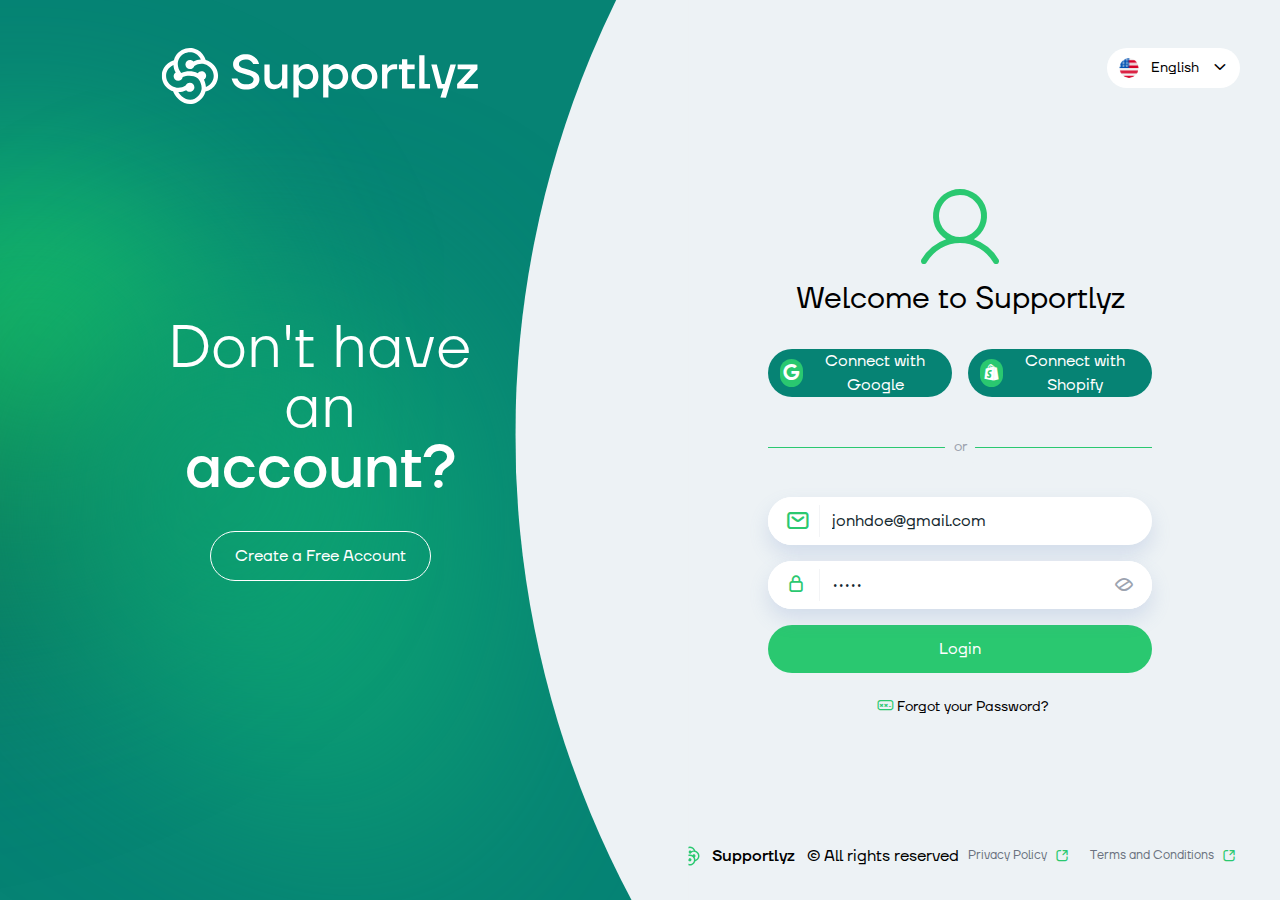
==== commit 1e6dcd86: "feat: add new color palette and fix hover handler" ====
--- a/src/index.html
+++ b/src/index.html
@@ -22,7 +22,7 @@
           <div class="absolute right-0 z-20 flex justify-center w-full top-12">
             <img src="assets/images/logo-white.svg" alt="Supportlyz Logo" class="w-80 h-14"/>
           </div>
-          <div class="relative z-20 flex flex-col items-center w-2/4">
+          <div class="relative z-40 flex flex-col items-center w-2/4">
             <h1 class="mb-8 text-6xl font-light text-center text-white">Don't have an <b class="font-medium">account?</b></h1>
             <a href="register.html">
               <button class="button-outline-white">Create a Free Account</button>
@@ -33,12 +33,12 @@
         <!-- Right -->
         <div class="relative flex items-center justify-center w-2/4 h-full bg-geyser-100">
           <!-- Shape -->
-          <div class="absolute top-0 w-[180px] h-screen -left-[8rem]">
+          <div class="absolute top-0 w-[180px] h-screen -left-[8rem] z-40">
             <img src="assets/images/shape-auth.svg" alt="shape" class="w-full h-full">
           </div>
 
           <!-- Language -->
-          <div class="absolute text-black bg-white rounded-full right-10 top-12 hover:shadow-emerald-40">
+          <div class="absolute text-black transition bg-white rounded-full right-10 top-12 hover:shadow-emerald-40">
             <div class="flex items-center h-10 gap-3 p-3 cursor-pointer language-handler">
               <img src="assets/images/english.png" alt="shape" class="w-5 h-5 rounded-full">
               <p class="text-sm">English</p>
@@ -81,13 +81,13 @@
               <h1 class="mb-8 text-3xl text-black">Welcome to Supportlyz</h1>
 
               <div class="flex items-center gap-4">
-                <button class="w-1/2 h-12 button-elfgreen">
+                <button class="w-1/2 h-12 button-connect">
                   <span class="flex items-center justify-center rounded-full bg-emerald-500 w-7 h-7">
                     <i class="icon-gmail"></i>
                   </span>
                   Connect with Google
                 </button>
-                <button class="w-1/2 h-12 button-elfgreen">
+                <button class="w-1/2 h-12 button-connect">
                   <span class="flex items-center justify-center rounded-full bg-emerald-500 w-7 h-7">
                     <i class="icon-shopify"></i>
                   </span>
@@ -103,13 +103,13 @@
                 <span class="absolute top-0 left-0 flex items-center justify-center h-12 text-xl bg-white w-14 text-emerald-500 after:content-[''] after:absolute after:top-2 after:right-1 after:w-px after:h-8 after:z-20 after:bg-gray-100">
                   <i class="icon-envelope"></i>
                 </span>
-                <input type="text" class="w-full h-full py-3 pl-16 text-base bg-white outline-none text-emerald-500" placeholder="Email" value="jonhdoe@gmail.com">
+                <input type="text" class="w-full h-full py-3 pl-16 text-base bg-white outline-none text-penitentiary-900" placeholder="Email" value="jonhdoe@gmail.com">
               </div>
               <div class="relative h-12 mb-4 overflow-hidden rounded-full shadow-geyser-20">
                 <span class="absolute top-0 left-0 flex items-center justify-center h-12 text-xl bg-white w-14 text-emerald-500 after:content-[''] after:absolute after:top-2 after:right-1 after:w-px after:h-8 after:z-20 after:bg-gray-100">
                   <i class="icon-lock"></i>
                 </span>
-                <input type="password" class="w-full h-full py-3 pl-16 text-base bg-white outline-none text-emerald-500" placeholder="Password" value="12345">
+                <input type="password" class="w-full h-full py-3 pl-16 text-base bg-white outline-none text-penitentiary-900" placeholder="Password" value="12345">
                 <span class="absolute top-0 right-0 flex items-center justify-center h-12 text-xl text-gray-400 bg-white w-14">
                   <i class="icon-hide"></i>
                 </span>
--- a/src/assets/css/main.css
+++ b/src/assets/css/main.css
@@ -630,6 +630,10 @@
   z-index: 30;
 }
 
+.z-40 {
+  z-index: 40;
+}
+
 .mx-auto {
   margin-left: auto;
   margin-right: auto;
@@ -1099,10 +1103,6 @@
   border-radius: 9999px;
 }
 
-.rounded-lg {
-  border-radius: 0.5rem;
-}
-
 .rounded-xl {
   border-radius: 0.75rem;
 }
@@ -1232,10 +1232,6 @@
 
 .bg-opacity-50 {
   --tw-bg-opacity: 0.5;
-}
-
-.bg-opacity-70 {
-  --tw-bg-opacity: 0.7;
 }
 
 .bg-gradient-to-b {
@@ -1538,6 +1534,16 @@
 .text-white {
   --tw-text-opacity: 1;
   color: rgb(255 255 255 / var(--tw-text-opacity));
+}
+
+.text-penitentiary-100 {
+  --tw-text-opacity: 1;
+  color: rgb(233 239 244 / var(--tw-text-opacity));
+}
+
+.text-penitentiary-900 {
+  --tw-text-opacity: 1;
+  color: rgb(21 41 48 / var(--tw-text-opacity));
 }
 
 .placeholder-gray-400::-moz-placeholder {
@@ -2039,6 +2045,11 @@
   line-height: 1.25rem;
   --tw-text-opacity: 1;
   color: rgb(0 0 0 / var(--tw-text-opacity));
+  transition-property: color, background-color, border-color, text-decoration-color, fill, stroke, opacity, box-shadow, transform, filter, -webkit-backdrop-filter;
+  transition-property: color, background-color, border-color, text-decoration-color, fill, stroke, opacity, box-shadow, transform, filter, backdrop-filter;
+  transition-property: color, background-color, border-color, text-decoration-color, fill, stroke, opacity, box-shadow, transform, filter, backdrop-filter, -webkit-backdrop-filter;
+  transition-timing-function: cubic-bezier(0.4, 0, 0.2, 1);
+  transition-duration: 150ms;
 }
 
 .button-gray-small:hover {
@@ -2067,6 +2078,11 @@
   line-height: 1.25rem;
   --tw-text-opacity: 1;
   color: rgb(255 255 255 / var(--tw-text-opacity));
+  transition-property: color, background-color, border-color, text-decoration-color, fill, stroke, opacity, box-shadow, transform, filter, -webkit-backdrop-filter;
+  transition-property: color, background-color, border-color, text-decoration-color, fill, stroke, opacity, box-shadow, transform, filter, backdrop-filter;
+  transition-property: color, background-color, border-color, text-decoration-color, fill, stroke, opacity, box-shadow, transform, filter, backdrop-filter, -webkit-backdrop-filter;
+  transition-timing-function: cubic-bezier(0.4, 0, 0.2, 1);
+  transition-duration: 150ms;
 }
 
 .button-emerald-small:hover {
@@ -2093,6 +2109,11 @@
   line-height: 1.25rem;
   --tw-text-opacity: 1;
   color: rgb(255 255 255 / var(--tw-text-opacity));
+  transition-property: color, background-color, border-color, text-decoration-color, fill, stroke, opacity, box-shadow, transform, filter, -webkit-backdrop-filter;
+  transition-property: color, background-color, border-color, text-decoration-color, fill, stroke, opacity, box-shadow, transform, filter, backdrop-filter;
+  transition-property: color, background-color, border-color, text-decoration-color, fill, stroke, opacity, box-shadow, transform, filter, backdrop-filter, -webkit-backdrop-filter;
+  transition-timing-function: cubic-bezier(0.4, 0, 0.2, 1);
+  transition-duration: 150ms;
 }
 
 .button-white-small:hover {
@@ -2117,6 +2138,11 @@
   line-height: 1.5rem;
   --tw-text-opacity: 1;
   color: rgb(255 255 255 / var(--tw-text-opacity));
+  transition-property: color, background-color, border-color, text-decoration-color, fill, stroke, opacity, box-shadow, transform, filter, -webkit-backdrop-filter;
+  transition-property: color, background-color, border-color, text-decoration-color, fill, stroke, opacity, box-shadow, transform, filter, backdrop-filter;
+  transition-property: color, background-color, border-color, text-decoration-color, fill, stroke, opacity, box-shadow, transform, filter, backdrop-filter, -webkit-backdrop-filter;
+  transition-timing-function: cubic-bezier(0.4, 0, 0.2, 1);
+  transition-duration: 150ms;
 }
 
 .button-outline-white:hover {
@@ -2147,6 +2173,11 @@
   line-height: 1.5rem;
   --tw-text-opacity: 1;
   color: rgb(255 255 255 / var(--tw-text-opacity));
+  transition-property: color, background-color, border-color, text-decoration-color, fill, stroke, opacity, box-shadow, transform, filter, -webkit-backdrop-filter;
+  transition-property: color, background-color, border-color, text-decoration-color, fill, stroke, opacity, box-shadow, transform, filter, backdrop-filter;
+  transition-property: color, background-color, border-color, text-decoration-color, fill, stroke, opacity, box-shadow, transform, filter, backdrop-filter, -webkit-backdrop-filter;
+  transition-timing-function: cubic-bezier(0.4, 0, 0.2, 1);
+  transition-duration: 150ms;
 }
 
 .button-emerald:hover {
@@ -2157,27 +2188,31 @@
   box-shadow: var(--tw-ring-offset-shadow, 0 0 #0000), var(--tw-ring-shadow, 0 0 #0000), var(--tw-shadow);
 }
 
-.button-elfgreen {
+.button-connect {
   display: flex;
   width: 100%;
   cursor: pointer;
   align-items: center;
-  justify-content: center;
   gap: 0.5rem;
   border-radius: 9999px;
   --tw-bg-opacity: 1;
   background-color: rgb(6 131 116 / var(--tw-bg-opacity));
-  padding-left: 1.5rem;
-  padding-right: 1.5rem;
+  padding-left: 0.75rem;
+  padding-right: 0.75rem;
   padding-top: 0.75rem;
   padding-bottom: 0.75rem;
   font-size: 1rem;
   line-height: 1.5rem;
   --tw-text-opacity: 1;
   color: rgb(255 255 255 / var(--tw-text-opacity));
-}
-
-.button-elfgreen:hover {
+  transition-property: color, background-color, border-color, text-decoration-color, fill, stroke, opacity, box-shadow, transform, filter, -webkit-backdrop-filter;
+  transition-property: color, background-color, border-color, text-decoration-color, fill, stroke, opacity, box-shadow, transform, filter, backdrop-filter;
+  transition-property: color, background-color, border-color, text-decoration-color, fill, stroke, opacity, box-shadow, transform, filter, backdrop-filter, -webkit-backdrop-filter;
+  transition-timing-function: cubic-bezier(0.4, 0, 0.2, 1);
+  transition-duration: 150ms;
+}
+
+.button-connect:hover {
   --tw-bg-opacity: 1;
   background-color: rgb(27 158 85 / var(--tw-bg-opacity));
   --tw-shadow: 0 10px 20px rgba(42, 200, 112, 0.4);
@@ -2203,6 +2238,11 @@
   line-height: 1.5rem;
   --tw-text-opacity: 1;
   color: rgb(6 131 116 / var(--tw-text-opacity));
+  transition-property: color, background-color, border-color, text-decoration-color, fill, stroke, opacity, box-shadow, transform, filter, -webkit-backdrop-filter;
+  transition-property: color, background-color, border-color, text-decoration-color, fill, stroke, opacity, box-shadow, transform, filter, backdrop-filter;
+  transition-property: color, background-color, border-color, text-decoration-color, fill, stroke, opacity, box-shadow, transform, filter, backdrop-filter, -webkit-backdrop-filter;
+  transition-timing-function: cubic-bezier(0.4, 0, 0.2, 1);
+  transition-duration: 150ms;
 }
 
 .button-elfgreen-light:hover {
@@ -2482,6 +2522,84 @@
   transition-duration: 150ms;
 }
 
+.chatbot-handler {
+  position: fixed;
+  bottom: 5rem;
+  right: 1rem;
+  display: flex;
+  height: 5rem;
+  width: 5rem;
+  cursor: pointer;
+  align-items: center;
+  justify-content: center;
+  border-radius: 9999px;
+  --tw-bg-opacity: 1;
+  background-color: rgb(42 200 112 / var(--tw-bg-opacity));
+  text-align: center;
+  --tw-text-opacity: 1;
+  color: rgb(255 255 255 / var(--tw-text-opacity));
+  --tw-shadow: 0 10px 20px rgba(42, 200, 112, 0.4);
+  --tw-shadow-colored: 0 10px 20px var(--tw-shadow-color);
+  box-shadow: var(--tw-ring-offset-shadow, 0 0 #0000), var(--tw-ring-shadow, 0 0 #0000), var(--tw-shadow);
+  transition-property: color, background-color, border-color, text-decoration-color, fill, stroke, opacity, box-shadow, transform, filter, -webkit-backdrop-filter;
+  transition-property: color, background-color, border-color, text-decoration-color, fill, stroke, opacity, box-shadow, transform, filter, backdrop-filter;
+  transition-property: color, background-color, border-color, text-decoration-color, fill, stroke, opacity, box-shadow, transform, filter, backdrop-filter, -webkit-backdrop-filter;
+  transition-timing-function: cubic-bezier(0.4, 0, 0.2, 1);
+  transition-duration: 150ms;
+  transition-delay: 100ms;
+}
+
+.chatbot-handler:hover {
+  --tw-bg-opacity: 1;
+  background-color: rgb(255 255 255 / var(--tw-bg-opacity));
+  --tw-text-opacity: 1;
+  color: rgb(42 200 112 / var(--tw-text-opacity));
+  --tw-shadow: 0 10px 20px rgba(42, 200, 112, 0.5);
+  --tw-shadow-colored: 0 10px 20px var(--tw-shadow-color);
+  box-shadow: var(--tw-ring-offset-shadow, 0 0 #0000), var(--tw-ring-shadow, 0 0 #0000), var(--tw-shadow);
+  --tw-shadow-color: #ecfdf5;
+  --tw-shadow: var(--tw-shadow-colored);
+}
+
+.chatbot-send {
+  position: absolute;
+  right: -2.25rem;
+  top: -3rem;
+  display: flex;
+  height: 4rem;
+  width: 4rem;
+  cursor: pointer;
+  align-items: center;
+  justify-content: center;
+  border-radius: 9999px;
+  --tw-bg-opacity: 1;
+  background-color: rgb(42 200 112 / var(--tw-bg-opacity));
+  text-align: center;
+  --tw-text-opacity: 1;
+  color: rgb(255 255 255 / var(--tw-text-opacity));
+  --tw-shadow: 0 10px 20px rgba(42, 200, 112, 0.4);
+  --tw-shadow-colored: 0 10px 20px var(--tw-shadow-color);
+  box-shadow: var(--tw-ring-offset-shadow, 0 0 #0000), var(--tw-ring-shadow, 0 0 #0000), var(--tw-shadow);
+  transition-property: color, background-color, border-color, text-decoration-color, fill, stroke, opacity, box-shadow, transform, filter, -webkit-backdrop-filter;
+  transition-property: color, background-color, border-color, text-decoration-color, fill, stroke, opacity, box-shadow, transform, filter, backdrop-filter;
+  transition-property: color, background-color, border-color, text-decoration-color, fill, stroke, opacity, box-shadow, transform, filter, backdrop-filter, -webkit-backdrop-filter;
+  transition-timing-function: cubic-bezier(0.4, 0, 0.2, 1);
+  transition-duration: 150ms;
+  transition-delay: 100ms;
+}
+
+.chatbot-send:hover {
+  --tw-bg-opacity: 1;
+  background-color: rgb(255 255 255 / var(--tw-bg-opacity));
+  --tw-text-opacity: 1;
+  color: rgb(42 200 112 / var(--tw-text-opacity));
+  --tw-shadow: 0 10px 20px rgba(42, 200, 112, 0.5);
+  --tw-shadow-colored: 0 10px 20px var(--tw-shadow-color);
+  box-shadow: var(--tw-ring-offset-shadow, 0 0 #0000), var(--tw-ring-shadow, 0 0 #0000), var(--tw-shadow);
+  --tw-shadow-color: #ecfdf5;
+  --tw-shadow: var(--tw-shadow-colored);
+}
+
 /************* Sidebar ***********/
 
 .sidebar-item {
@@ -2721,86 +2839,6 @@
   content: var(--tw-content);
 }
 
-/************* Chatbot ***********/
-
-.chatbot-handler {
-  position: fixed;
-  bottom: 5rem;
-  right: 1rem;
-  display: flex;
-  height: 5rem;
-  width: 5rem;
-  cursor: pointer;
-  align-items: center;
-  justify-content: center;
-  border-radius: 9999px;
-  --tw-bg-opacity: 1;
-  background-color: rgb(42 200 112 / var(--tw-bg-opacity));
-  text-align: center;
-  --tw-text-opacity: 1;
-  color: rgb(255 255 255 / var(--tw-text-opacity));
-  --tw-shadow: 0 10px 20px rgba(42, 200, 112, 0.4);
-  --tw-shadow-colored: 0 10px 20px var(--tw-shadow-color);
-  box-shadow: var(--tw-ring-offset-shadow, 0 0 #0000), var(--tw-ring-shadow, 0 0 #0000), var(--tw-shadow);
-  transition-property: color, background-color, border-color, text-decoration-color, fill, stroke, opacity, box-shadow, transform, filter, -webkit-backdrop-filter;
-  transition-property: color, background-color, border-color, text-decoration-color, fill, stroke, opacity, box-shadow, transform, filter, backdrop-filter;
-  transition-property: color, background-color, border-color, text-decoration-color, fill, stroke, opacity, box-shadow, transform, filter, backdrop-filter, -webkit-backdrop-filter;
-  transition-timing-function: cubic-bezier(0.4, 0, 0.2, 1);
-  transition-duration: 150ms;
-  transition-delay: 100ms;
-}
-
-.chatbot-handler:hover {
-  --tw-bg-opacity: 1;
-  background-color: rgb(255 255 255 / var(--tw-bg-opacity));
-  --tw-text-opacity: 1;
-  color: rgb(42 200 112 / var(--tw-text-opacity));
-  --tw-shadow: 0 10px 20px rgba(42, 200, 112, 0.5);
-  --tw-shadow-colored: 0 10px 20px var(--tw-shadow-color);
-  box-shadow: var(--tw-ring-offset-shadow, 0 0 #0000), var(--tw-ring-shadow, 0 0 #0000), var(--tw-shadow);
-  --tw-shadow-color: #ecfdf5;
-  --tw-shadow: var(--tw-shadow-colored);
-}
-
-.chatbot-send {
-  position: absolute;
-  right: -2.25rem;
-  top: -3rem;
-  display: flex;
-  height: 4rem;
-  width: 4rem;
-  cursor: pointer;
-  align-items: center;
-  justify-content: center;
-  border-radius: 9999px;
-  --tw-bg-opacity: 1;
-  background-color: rgb(42 200 112 / var(--tw-bg-opacity));
-  text-align: center;
-  --tw-text-opacity: 1;
-  color: rgb(255 255 255 / var(--tw-text-opacity));
-  --tw-shadow: 0 10px 20px rgba(42, 200, 112, 0.4);
-  --tw-shadow-colored: 0 10px 20px var(--tw-shadow-color);
-  box-shadow: var(--tw-ring-offset-shadow, 0 0 #0000), var(--tw-ring-shadow, 0 0 #0000), var(--tw-shadow);
-  transition-property: color, background-color, border-color, text-decoration-color, fill, stroke, opacity, box-shadow, transform, filter, -webkit-backdrop-filter;
-  transition-property: color, background-color, border-color, text-decoration-color, fill, stroke, opacity, box-shadow, transform, filter, backdrop-filter;
-  transition-property: color, background-color, border-color, text-decoration-color, fill, stroke, opacity, box-shadow, transform, filter, backdrop-filter, -webkit-backdrop-filter;
-  transition-timing-function: cubic-bezier(0.4, 0, 0.2, 1);
-  transition-duration: 150ms;
-  transition-delay: 100ms;
-}
-
-.chatbot-send:hover {
-  --tw-bg-opacity: 1;
-  background-color: rgb(255 255 255 / var(--tw-bg-opacity));
-  --tw-text-opacity: 1;
-  color: rgb(42 200 112 / var(--tw-text-opacity));
-  --tw-shadow: 0 10px 20px rgba(42, 200, 112, 0.5);
-  --tw-shadow-colored: 0 10px 20px var(--tw-shadow-color);
-  box-shadow: var(--tw-ring-offset-shadow, 0 0 #0000), var(--tw-ring-shadow, 0 0 #0000), var(--tw-shadow);
-  --tw-shadow-color: #ecfdf5;
-  --tw-shadow: var(--tw-shadow-colored);
-}
-
 /*********** UTILITIES ***********/
 
 .line-normal {
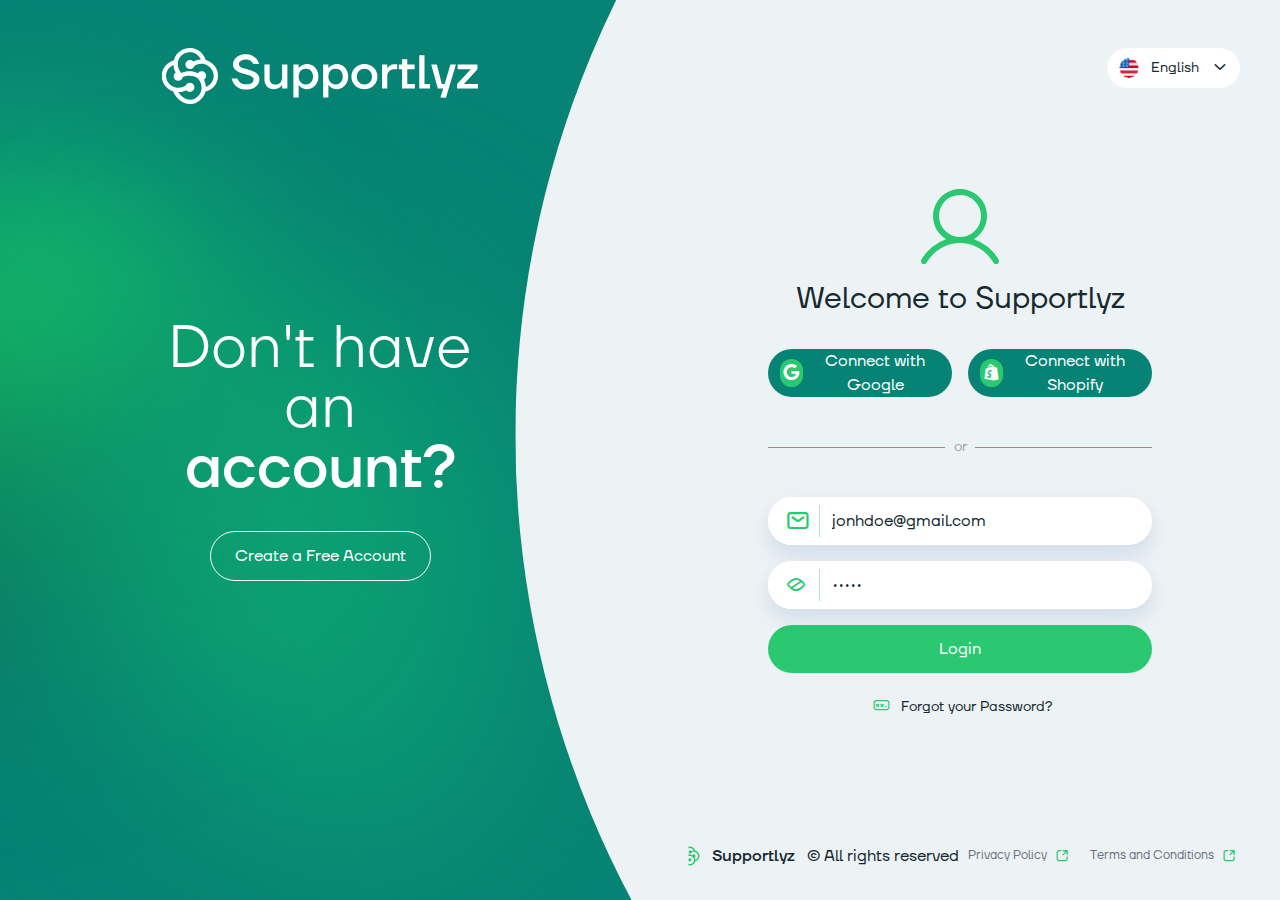
==== commit af1d13ee: "feat: add checkbox input" ====
--- a/src/index.html
+++ b/src/index.html
@@ -38,8 +38,8 @@
           </div>
 
           <!-- Language -->
-          <div class="absolute text-black transition bg-white rounded-full right-10 top-12 hover:shadow-emerald-40">
-            <div class="flex items-center h-10 gap-3 p-3 cursor-pointer language-handler">
+          <div class="absolute transition bg-white rounded-full text-penitentiary-900 right-10 top-12 hover:shadow-emerald-40">
+            <div class="language-handler">
               <img src="assets/images/english.png" alt="shape" class="w-5 h-5 rounded-full">
               <p class="text-sm">English</p>
               <span class="text-xs">
@@ -48,24 +48,24 @@
             </div>
 
             <!-- Language Dropdown -->
-            <div class="absolute w-full top-[120%] hidden language-dropdown">
-              <div class="flex items-center w-full h-10 gap-3 p-3 transition rounded-full cursor-pointer hover:bg-white hover:text-emerald-500">
+            <div class="language-dropdown">
+              <div class="flex items-center w-full h-10 gap-3 p-3 transition rounded-full cursor-pointer hover:bg-white hover:text-secondary-900">
                 <img src="assets/images/spanish.png" alt="shape" class="w-5 h-5 rounded-full">
                 <p class="text-sm">Español</p>
               </div>
-              <div class="flex items-center w-full h-10 gap-3 p-3 transition rounded-full cursor-pointer hover:bg-white hover:text-emerald-500">
+              <div class="flex items-center w-full h-10 gap-3 p-3 transition rounded-full cursor-pointer hover:bg-white hover:text-secondary-900">
                 <img src="assets/images/france.png" alt="shape" class="w-5 h-5 rounded-full">
                 <p class="text-sm">Francais</p>
               </div>
-              <div class="flex items-center w-full h-10 gap-3 p-3 transition rounded-full cursor-pointer hover:bg-white hover:text-emerald-500">
+              <div class="flex items-center w-full h-10 gap-3 p-3 transition rounded-full cursor-pointer hover:bg-white hover:text-secondary-900">
                 <img src="assets/images/italy.png" alt="shape" class="w-5 h-5 rounded-full">
                 <p class="text-sm">Italiano</p>
               </div>
-              <div class="flex items-center w-full h-10 gap-3 p-3 transition rounded-full cursor-pointer hover:bg-white hover:text-emerald-500">
+              <div class="flex items-center w-full h-10 gap-3 p-3 transition rounded-full cursor-pointer hover:bg-white hover:text-secondary-900">
                 <img src="assets/images/portugal.png" alt="shape" class="w-5 h-5 rounded-full">
                 <p class="text-sm">Portugues</p>
               </div>
-              <div class="flex items-center w-full h-10 gap-3 p-3 transition rounded-full cursor-pointer hover:bg-white hover:text-emerald-500">
+              <div class="flex items-center w-full h-10 gap-3 p-3 transition rounded-full cursor-pointer hover:bg-white hover:text-secondary-900">
                 <img src="assets/images/german.png" alt="shape" class="w-5 h-5 rounded-full">
                 <p class="text-sm">Deutsch</p>
               </div>
@@ -75,20 +75,20 @@
           <!-- Form Login -->
           <div class="relative z-20 flex items-start justify-center w-3/5">
             <div class="flex flex-col justify-center w-full text-center">
-              <span class="relative text-8xl text-emerald-500">
+              <span class="relative text-8xl text-secondary-900">
                 <i class="icon-user"></i>
               </span>
-              <h1 class="mb-8 text-3xl text-black">Welcome to Supportlyz</h1>
+              <h1 class="mb-8 text-3xl text-penitentiary-900">Welcome to Supportlyz</h1>
 
               <div class="flex items-center gap-4">
                 <button class="w-1/2 h-12 button-connect">
-                  <span class="flex items-center justify-center rounded-full bg-emerald-500 w-7 h-7">
+                  <span class="flex items-center justify-center rounded-full bg-secondary-900 w-7 h-7">
                     <i class="icon-gmail"></i>
                   </span>
                   Connect with Google
                 </button>
                 <button class="w-1/2 h-12 button-connect">
-                  <span class="flex items-center justify-center rounded-full bg-emerald-500 w-7 h-7">
+                  <span class="flex items-center justify-center rounded-full bg-secondary-900 w-7 h-7">
                     <i class="icon-shopify"></i>
                   </span>
                   Connect with Shopify
@@ -100,25 +100,25 @@
               </div>
 
               <div class="relative h-12 mb-4 overflow-hidden rounded-full shadow-geyser-20">
-                <span class="absolute top-0 left-0 flex items-center justify-center h-12 text-xl bg-white w-14 text-emerald-500 after:content-[''] after:absolute after:top-2 after:right-1 after:w-px after:h-8 after:z-20 after:bg-gray-100">
+                <span class="absolute top-0 left-0 flex items-center justify-center h-12 text-xl bg-white w-14 text-secondary-900 after:content-[''] after:absolute after:top-2 after:right-1 after:w-px after:h-8 after:z-20 after:bg-tertiary-100">
                   <i class="icon-envelope"></i>
                 </span>
                 <input type="text" class="w-full h-full py-3 pl-16 text-base bg-white outline-none text-penitentiary-900" placeholder="Email" value="jonhdoe@gmail.com">
               </div>
               <div class="relative h-12 mb-4 overflow-hidden rounded-full shadow-geyser-20">
-                <span class="absolute top-0 left-0 flex items-center justify-center h-12 text-xl bg-white w-14 text-emerald-500 after:content-[''] after:absolute after:top-2 after:right-1 after:w-px after:h-8 after:z-20 after:bg-gray-100">
+                <span class="absolute top-0 left-0 flex items-center justify-center h-12 text-xl bg-white w-14 text-secondary-900 after:content-[''] after:absolute after:top-2 after:right-1 after:w-px after:h-8 after:z-20 after:bg-tertiary-100">
                   <i class="icon-lock"></i>
                 </span>
                 <input type="password" class="w-full h-full py-3 pl-16 text-base bg-white outline-none text-penitentiary-900" placeholder="Password" value="12345">
-                <span class="absolute top-0 right-0 flex items-center justify-center h-12 text-xl text-gray-400 bg-white w-14">
-                  <i class="icon-hide"></i>
+                <span class="absolute top-0 left-0 flex items-center justify-center h-12 text-xl bg-white w-14 text-secondary-900 after:content-[''] after:absolute after:top-2 after:right-1 after:w-px after:h-8 after:z-20 after:bg-tertiary-100">
+                  <i class="icon-password"></i>
                 </span>
               </div>
               <a href="dashboard.html">
                 <button class="mb-5 button-emerald">Login</button>
               </a>
-              <a href="forgotten-password.html" class="flex items-center justify-center text-sm text-center text-black cursor-pointer">
-                <span class="text-lg text-emerald-500">
+              <a href="forgotten-password.html" class="flex items-center justify-center gap-2 text-sm text-center transition cursor-pointer text-penitentiary-900 hover:text-secondary-900">
+                <span class="text-lg text-secondary-900">
                   <i class="icon-forgot"></i>
                 </span>
                 <p>
@@ -130,19 +130,19 @@
 
           <!-- Footer -->
           <div class="absolute bottom-0 left-0 flex items-center justify-between w-full px-10 py-8">
-            <p class="flex items-center gap-3 text-black">
+            <p class="flex items-center gap-3 text-penitentiary-900">
               <img src="assets/images/logo-isotipe.svg" alt="isotipe" class="w-5 h-5">
               <b class="font-medium">Supportlyz</b> © All rights reserved
             </p>
             <div class="flex items-center gap-4">
-              <p class="flex items-center gap-1 text-xs text-gray-500">
+              <a href="#" class="flex items-center gap-1 text-xs text-gray-500 transition hover:text-secondary-900">
                 Privacy Policy
-                <i class="text-base icon-link text-emerald-500"></i>
-              </p>
-              <p class="flex items-center gap-1 text-xs text-gray-500">
+                <i class="text-base icon-link text-secondary-900"></i>
+              </a>
+              <a href="#" class="flex items-center gap-1 text-xs text-gray-500 transition hover:text-secondary-900">
                 Terms and Conditions
-                <i class="text-base icon-link text-emerald-500"></i>
-              </p>
+                <i class="text-base icon-link text-secondary-900"></i>
+              </a>
             </div>
           </div>
         </div>
--- a/src/assets/css/main.css
+++ b/src/assets/css/main.css
@@ -534,6 +534,10 @@
   --tw-backdrop-sepia:  ;
 }
 
+.pointer-events-none {
+  pointer-events: none;
+}
+
 .fixed {
   position: fixed;
 }
@@ -594,6 +598,10 @@
   left: 2.5rem;
 }
 
+.left-2\/4 {
+  left: 50%;
+}
+
 .right-0 {
   right: 0px;
 }
@@ -608,6 +616,10 @@
 
 .top-12 {
   top: 3rem;
+}
+
+.top-2\/4 {
+  top: 50%;
 }
 
 .top-6 {
@@ -678,6 +690,10 @@
 
 .mb-8 {
   margin-bottom: 2rem;
+}
+
+.mt-px {
+  margin-top: 1px;
 }
 
 .line-clamp-2 {
@@ -695,6 +711,10 @@
   display: flex;
 }
 
+.inline-flex {
+  display: inline-flex;
+}
+
 .grid {
   display: grid;
 }
@@ -731,6 +751,10 @@
   height: 0.75rem;
 }
 
+.h-3\.5 {
+  height: 0.875rem;
+}
+
 .h-4 {
   height: 1rem;
 }
@@ -857,6 +881,10 @@
 
 .w-3 {
   width: 0.75rem;
+}
+
+.w-3\.5 {
+  width: 0.875rem;
 }
 
 .w-3\/5 {
@@ -966,6 +994,16 @@
 
 .max-w-screen-2xl {
   max-width: 1536px;
+}
+
+.-translate-x-2\/4 {
+  --tw-translate-x: -50%;
+  transform: translate(var(--tw-translate-x), var(--tw-translate-y)) rotate(var(--tw-rotate)) skewX(var(--tw-skew-x)) skewY(var(--tw-skew-y)) scaleX(var(--tw-scale-x)) scaleY(var(--tw-scale-y));
+}
+
+.-translate-y-2\/4 {
+  --tw-translate-y: -50%;
+  transform: translate(var(--tw-translate-x), var(--tw-translate-y)) rotate(var(--tw-rotate)) skewX(var(--tw-skew-x)) skewY(var(--tw-skew-y)) scaleX(var(--tw-scale-x)) scaleY(var(--tw-scale-y));
 }
 
 .translate-x-0 {
@@ -1007,6 +1045,12 @@
   cursor: pointer;
 }
 
+.select-none {
+  -webkit-user-select: none;
+     -moz-user-select: none;
+          user-select: none;
+}
+
 .list-none {
   list-style-type: none;
 }
@@ -1191,34 +1235,34 @@
   background-color: rgb(6 131 116 / var(--tw-bg-opacity));
 }
 
-.bg-emerald-500 {
+.bg-geyser-100 {
+  --tw-bg-opacity: 1;
+  background-color: rgb(237 242 245 / var(--tw-bg-opacity));
+}
+
+.bg-geyser-200 {
+  --tw-bg-opacity: 1;
+  background-color: rgb(217 228 234 / var(--tw-bg-opacity));
+}
+
+.bg-geyser-300 {
+  --tw-bg-opacity: 1;
+  background-color: rgb(169 195 208 / var(--tw-bg-opacity));
+}
+
+.bg-gray-300 {
+  --tw-bg-opacity: 1;
+  background-color: rgb(209 213 219 / var(--tw-bg-opacity));
+}
+
+.bg-secondary-900 {
   --tw-bg-opacity: 1;
   background-color: rgb(42 200 112 / var(--tw-bg-opacity));
 }
 
-.bg-emerald-900 {
-  --tw-bg-opacity: 1;
-  background-color: rgb(9 107 95 / var(--tw-bg-opacity));
-}
-
-.bg-geyser-100 {
-  --tw-bg-opacity: 1;
-  background-color: rgb(237 242 245 / var(--tw-bg-opacity));
-}
-
-.bg-geyser-200 {
-  --tw-bg-opacity: 1;
-  background-color: rgb(217 228 234 / var(--tw-bg-opacity));
-}
-
-.bg-geyser-300 {
-  --tw-bg-opacity: 1;
-  background-color: rgb(169 195 208 / var(--tw-bg-opacity));
-}
-
-.bg-gray-300 {
-  --tw-bg-opacity: 1;
-  background-color: rgb(209 213 219 / var(--tw-bg-opacity));
+.bg-tertiary-900 {
+  --tw-bg-opacity: 1;
+  background-color: rgb(6 131 116 / var(--tw-bg-opacity));
 }
 
 .bg-transparent {
@@ -1398,6 +1442,10 @@
   padding-left: 4rem;
 }
 
+.pl-2 {
+  padding-left: 0.5rem;
+}
+
 .pl-\[60px\] {
   padding-left: 60px;
 }
@@ -1496,36 +1544,31 @@
   line-height: 1;
 }
 
-.text-black {
-  --tw-text-opacity: 1;
-  color: rgb(0 0 0 / var(--tw-text-opacity));
-}
-
-.text-emerald-400 {
-  --tw-text-opacity: 1;
-  color: rgb(80 216 139 / var(--tw-text-opacity));
-}
-
-.text-emerald-500 {
+.text-gray-400 {
+  --tw-text-opacity: 1;
+  color: rgb(156 163 175 / var(--tw-text-opacity));
+}
+
+.text-gray-500 {
+  --tw-text-opacity: 1;
+  color: rgb(107 114 128 / var(--tw-text-opacity));
+}
+
+.text-gray-600 {
+  --tw-text-opacity: 1;
+  color: rgb(75 85 99 / var(--tw-text-opacity));
+}
+
+.text-penitentiary-900 {
+  --tw-text-opacity: 1;
+  color: rgb(21 41 48 / var(--tw-text-opacity));
+}
+
+.text-secondary-900 {
   --tw-text-opacity: 1;
   color: rgb(42 200 112 / var(--tw-text-opacity));
 }
 
-.text-gray-400 {
-  --tw-text-opacity: 1;
-  color: rgb(156 163 175 / var(--tw-text-opacity));
-}
-
-.text-gray-500 {
-  --tw-text-opacity: 1;
-  color: rgb(107 114 128 / var(--tw-text-opacity));
-}
-
-.text-gray-600 {
-  --tw-text-opacity: 1;
-  color: rgb(75 85 99 / var(--tw-text-opacity));
-}
-
 .text-slate-500 {
   --tw-text-opacity: 1;
   color: rgb(100 116 139 / var(--tw-text-opacity));
@@ -1534,16 +1577,6 @@
 .text-white {
   --tw-text-opacity: 1;
   color: rgb(255 255 255 / var(--tw-text-opacity));
-}
-
-.text-penitentiary-100 {
-  --tw-text-opacity: 1;
-  color: rgb(233 239 244 / var(--tw-text-opacity));
-}
-
-.text-penitentiary-900 {
-  --tw-text-opacity: 1;
-  color: rgb(21 41 48 / var(--tw-text-opacity));
 }
 
 .placeholder-gray-400::-moz-placeholder {
@@ -1575,6 +1608,12 @@
   transition-property: color, background-color, border-color, text-decoration-color, fill, stroke, opacity, box-shadow, transform, filter, -webkit-backdrop-filter;
   transition-property: color, background-color, border-color, text-decoration-color, fill, stroke, opacity, box-shadow, transform, filter, backdrop-filter;
   transition-property: color, background-color, border-color, text-decoration-color, fill, stroke, opacity, box-shadow, transform, filter, backdrop-filter, -webkit-backdrop-filter;
+  transition-timing-function: cubic-bezier(0.4, 0, 0.2, 1);
+  transition-duration: 150ms;
+}
+
+.transition-opacity {
+  transition-property: opacity;
   transition-timing-function: cubic-bezier(0.4, 0, 0.2, 1);
   transition-duration: 150ms;
 }
@@ -1913,6 +1952,12 @@
 
 /* '' */
 
+.icon-show:before {
+  content: '\e82f';
+}
+
+/* '' */
+
 /************* Buttons ***********/
 
 /* Button Icon */
@@ -2044,7 +2089,7 @@
   font-size: 0.875rem;
   line-height: 1.25rem;
   --tw-text-opacity: 1;
-  color: rgb(0 0 0 / var(--tw-text-opacity));
+  color: rgb(21 41 48 / var(--tw-text-opacity));
   transition-property: color, background-color, border-color, text-decoration-color, fill, stroke, opacity, box-shadow, transform, filter, -webkit-backdrop-filter;
   transition-property: color, background-color, border-color, text-decoration-color, fill, stroke, opacity, box-shadow, transform, filter, backdrop-filter;
   transition-property: color, background-color, border-color, text-decoration-color, fill, stroke, opacity, box-shadow, transform, filter, backdrop-filter, -webkit-backdrop-filter;
@@ -2054,7 +2099,7 @@
 
 .button-gray-small:hover {
   --tw-bg-opacity: 1;
-  background-color: rgb(27 158 85 / var(--tw-bg-opacity));
+  background-color: rgb(42 200 112 / var(--tw-bg-opacity));
   --tw-text-opacity: 1;
   color: rgb(255 255 255 / var(--tw-text-opacity));
   --tw-shadow: 0 10px 20px rgba(42, 200, 112, 0.4);
@@ -2087,7 +2132,7 @@
 
 .button-emerald-small:hover {
   --tw-bg-opacity: 1;
-  background-color: rgb(27 158 85 / var(--tw-bg-opacity));
+  background-color: rgb(42 200 112 / var(--tw-bg-opacity));
   --tw-shadow: 0 10px 20px rgba(42, 200, 112, 0.4);
   --tw-shadow-colored: 0 10px 20px var(--tw-shadow-color);
   box-shadow: var(--tw-ring-offset-shadow, 0 0 #0000), var(--tw-ring-shadow, 0 0 #0000), var(--tw-shadow);
@@ -2118,7 +2163,7 @@
 
 .button-white-small:hover {
   --tw-bg-opacity: 1;
-  background-color: rgb(27 158 85 / var(--tw-bg-opacity));
+  background-color: rgb(42 200 112 / var(--tw-bg-opacity));
   --tw-shadow: 0 10px 20px rgba(42, 200, 112, 0.4);
   --tw-shadow-colored: 0 10px 20px var(--tw-shadow-color);
   box-shadow: var(--tw-ring-offset-shadow, 0 0 #0000), var(--tw-ring-shadow, 0 0 #0000), var(--tw-shadow);
@@ -2182,7 +2227,7 @@
 
 .button-emerald:hover {
   --tw-bg-opacity: 1;
-  background-color: rgb(27 158 85 / var(--tw-bg-opacity));
+  background-color: rgb(42 200 112 / var(--tw-bg-opacity));
   --tw-shadow: 0 10px 20px rgba(42, 200, 112, 0.4);
   --tw-shadow-colored: 0 10px 20px var(--tw-shadow-color);
   box-shadow: var(--tw-ring-offset-shadow, 0 0 #0000), var(--tw-ring-shadow, 0 0 #0000), var(--tw-shadow);
@@ -2214,7 +2259,7 @@
 
 .button-connect:hover {
   --tw-bg-opacity: 1;
-  background-color: rgb(27 158 85 / var(--tw-bg-opacity));
+  background-color: rgb(42 200 112 / var(--tw-bg-opacity));
   --tw-shadow: 0 10px 20px rgba(42, 200, 112, 0.4);
   --tw-shadow-colored: 0 10px 20px var(--tw-shadow-color);
   box-shadow: var(--tw-ring-offset-shadow, 0 0 #0000), var(--tw-ring-shadow, 0 0 #0000), var(--tw-shadow);
@@ -2247,7 +2292,7 @@
 
 .button-elfgreen-light:hover {
   --tw-bg-opacity: 1;
-  background-color: rgb(27 158 85 / var(--tw-bg-opacity));
+  background-color: rgb(42 200 112 / var(--tw-bg-opacity));
   --tw-text-opacity: 1;
   color: rgb(255 255 255 / var(--tw-text-opacity));
   --tw-shadow: 0 10px 20px rgba(42, 200, 112, 0.4);
@@ -2839,6 +2884,161 @@
   content: var(--tw-content);
 }
 
+/************* LANGUAGE ***********/
+
+.language-handler {
+  position: relative;
+  z-index: 20;
+  display: flex;
+  height: 2.5rem;
+  cursor: pointer;
+  align-items: center;
+  gap: 0.75rem;
+  padding: 0.75rem;
+}
+
+.language-dropdown {
+  visibility: hidden;
+  position: absolute;
+  top: 120%;
+  width: 100%;
+  --tw-translate-y: -10%;
+  transform: translate(var(--tw-translate-x), var(--tw-translate-y)) rotate(var(--tw-rotate)) skewX(var(--tw-skew-x)) skewY(var(--tw-skew-y)) scaleX(var(--tw-scale-x)) scaleY(var(--tw-scale-y));
+  opacity: 0;
+  transition-property: color, background-color, border-color, text-decoration-color, fill, stroke, opacity, box-shadow, transform, filter, -webkit-backdrop-filter;
+  transition-property: color, background-color, border-color, text-decoration-color, fill, stroke, opacity, box-shadow, transform, filter, backdrop-filter;
+  transition-property: color, background-color, border-color, text-decoration-color, fill, stroke, opacity, box-shadow, transform, filter, backdrop-filter, -webkit-backdrop-filter;
+  transition-timing-function: cubic-bezier(0.4, 0, 0.2, 1);
+  transition-duration: 150ms;
+}
+
+.language-dropdown-is-active {
+  visibility: visible;
+  position: absolute;
+  top: 120%;
+  width: 100%;
+  --tw-translate-y: 0px;
+  transform: translate(var(--tw-translate-x), var(--tw-translate-y)) rotate(var(--tw-rotate)) skewX(var(--tw-skew-x)) skewY(var(--tw-skew-y)) scaleX(var(--tw-scale-x)) scaleY(var(--tw-scale-y));
+  opacity: 1;
+  transition-property: color, background-color, border-color, text-decoration-color, fill, stroke, opacity, box-shadow, transform, filter, -webkit-backdrop-filter;
+  transition-property: color, background-color, border-color, text-decoration-color, fill, stroke, opacity, box-shadow, transform, filter, backdrop-filter;
+  transition-property: color, background-color, border-color, text-decoration-color, fill, stroke, opacity, box-shadow, transform, filter, backdrop-filter, -webkit-backdrop-filter;
+  transition-timing-function: cubic-bezier(0.4, 0, 0.2, 1);
+  transition-duration: 150ms;
+}
+
+.chat-language-handler {
+  position: relative;
+  z-index: 20;
+  display: flex;
+  height: 2.5rem;
+  cursor: pointer;
+  align-items: center;
+  gap: 0.75rem;
+  padding: 0.75rem;
+}
+
+.chat-language-dropdown {
+  visibility: hidden;
+  position: absolute;
+  top: 120%;
+  width: 100%;
+  --tw-translate-y: -10%;
+  transform: translate(var(--tw-translate-x), var(--tw-translate-y)) rotate(var(--tw-rotate)) skewX(var(--tw-skew-x)) skewY(var(--tw-skew-y)) scaleX(var(--tw-scale-x)) scaleY(var(--tw-scale-y));
+  opacity: 0;
+  transition-property: color, background-color, border-color, text-decoration-color, fill, stroke, opacity, box-shadow, transform, filter, -webkit-backdrop-filter;
+  transition-property: color, background-color, border-color, text-decoration-color, fill, stroke, opacity, box-shadow, transform, filter, backdrop-filter;
+  transition-property: color, background-color, border-color, text-decoration-color, fill, stroke, opacity, box-shadow, transform, filter, backdrop-filter, -webkit-backdrop-filter;
+  transition-timing-function: cubic-bezier(0.4, 0, 0.2, 1);
+  transition-duration: 150ms;
+}
+
+.chat-language-dropdown-is-active {
+  visibility: visible;
+  position: absolute;
+  top: 120%;
+  width: 100%;
+  --tw-translate-y: 0px;
+  transform: translate(var(--tw-translate-x), var(--tw-translate-y)) rotate(var(--tw-rotate)) skewX(var(--tw-skew-x)) skewY(var(--tw-skew-y)) scaleX(var(--tw-scale-x)) scaleY(var(--tw-scale-y));
+  opacity: 1;
+  transition-property: color, background-color, border-color, text-decoration-color, fill, stroke, opacity, box-shadow, transform, filter, -webkit-backdrop-filter;
+  transition-property: color, background-color, border-color, text-decoration-color, fill, stroke, opacity, box-shadow, transform, filter, backdrop-filter;
+  transition-property: color, background-color, border-color, text-decoration-color, fill, stroke, opacity, box-shadow, transform, filter, backdrop-filter, -webkit-backdrop-filter;
+  transition-timing-function: cubic-bezier(0.4, 0, 0.2, 1);
+  transition-duration: 150ms;
+}
+
+/************* FORM ***********/
+
+.icon-password:before {
+  content: '\e81e';
+}
+
+.icon-password-is-active {
+  --tw-text-opacity: 1;
+  color: rgb(42 200 112 / var(--tw-text-opacity));
+}
+
+.icon-password-is-active:before {
+  content: '\e82f';
+}
+
+.checkbox {
+  position: relative;
+  height: 1.25rem;
+  width: 1.25rem;
+  cursor: pointer;
+  -webkit-appearance: none;
+     -moz-appearance: none;
+          appearance: none;
+  border-radius: 0.125rem;
+  border-width: 2px;
+  --tw-border-opacity: 1;
+  border-color: rgb(101 213 152 / var(--tw-border-opacity));
+  transition-property: all;
+  transition-timing-function: cubic-bezier(0.4, 0, 0.2, 1);
+  transition-duration: 150ms;
+}
+
+.checkbox::before {
+  position: absolute;
+  top: 50%;
+  left: 50%;
+  display: block;
+  height: 3rem;
+  width: 3rem;
+  --tw-translate-y: -50%;
+  --tw-translate-x: -50%;
+  transform: translate(var(--tw-translate-x), var(--tw-translate-y)) rotate(var(--tw-rotate)) skewX(var(--tw-skew-x)) skewY(var(--tw-skew-y)) scaleX(var(--tw-scale-x)) scaleY(var(--tw-scale-y));
+  border-radius: 9999px;
+  --tw-bg-opacity: 1;
+  background-color: rgb(107 114 128 / var(--tw-bg-opacity));
+  opacity: 0;
+  transition-property: opacity;
+  transition-timing-function: cubic-bezier(0.4, 0, 0.2, 1);
+  transition-duration: 150ms;
+  --tw-content: '';
+  content: var(--tw-content);
+}
+
+.checkbox:checked {
+  --tw-border-opacity: 1;
+  border-color: rgb(42 200 112 / var(--tw-border-opacity));
+  --tw-bg-opacity: 1;
+  background-color: rgb(42 200 112 / var(--tw-bg-opacity));
+}
+
+.checkbox:checked::before {
+  content: var(--tw-content);
+  --tw-bg-opacity: 1;
+  background-color: rgb(42 200 112 / var(--tw-bg-opacity));
+}
+
+.checkbox:hover::before {
+  content: var(--tw-content);
+  opacity: 0.1;
+}
+
 /*********** UTILITIES ***********/
 
 .line-normal {
@@ -2896,6 +3096,18 @@
   background-color: rgb(243 244 246 / var(--tw-bg-opacity));
 }
 
+.after\:bg-gray-300::after {
+  content: var(--tw-content);
+  --tw-bg-opacity: 1;
+  background-color: rgb(209 213 219 / var(--tw-bg-opacity));
+}
+
+.after\:bg-tertiary-100::after {
+  content: var(--tw-content);
+  --tw-bg-opacity: 1;
+  background-color: rgb(191 220 219 / var(--tw-bg-opacity));
+}
+
 .after\:content-\[\'\'\]::after {
   --tw-content: '';
   content: var(--tw-content);
@@ -2905,7 +3117,7 @@
   margin-bottom: 0px;
 }
 
-.hover\:bg-emerald-500:hover {
+.hover\:bg-secondary-900:hover {
   --tw-bg-opacity: 1;
   background-color: rgb(42 200 112 / var(--tw-bg-opacity));
 }
@@ -2919,7 +3131,7 @@
   --tw-bg-opacity: 0.3;
 }
 
-.hover\:text-emerald-500:hover {
+.hover\:text-secondary-900:hover {
   --tw-text-opacity: 1;
   color: rgb(42 200 112 / var(--tw-text-opacity));
 }
@@ -2955,7 +3167,7 @@
   background-color: rgb(255 255 255 / var(--tw-bg-opacity));
 }
 
-.group:hover .group-hover\:text-emerald-500 {
+.group:hover .group-hover\:text-secondary-900 {
   --tw-text-opacity: 1;
   color: rgb(42 200 112 / var(--tw-text-opacity));
 }
@@ -2963,6 +3175,10 @@
 .group:hover .group-hover\:text-white {
   --tw-text-opacity: 1;
   color: rgb(255 255 255 / var(--tw-text-opacity));
+}
+
+.peer:checked ~ .peer-checked\:opacity-100 {
+  opacity: 1;
 }
 
 .\[\&\>\*\:nth-child\(2\)\]\:border-x>*:nth-child(2) {
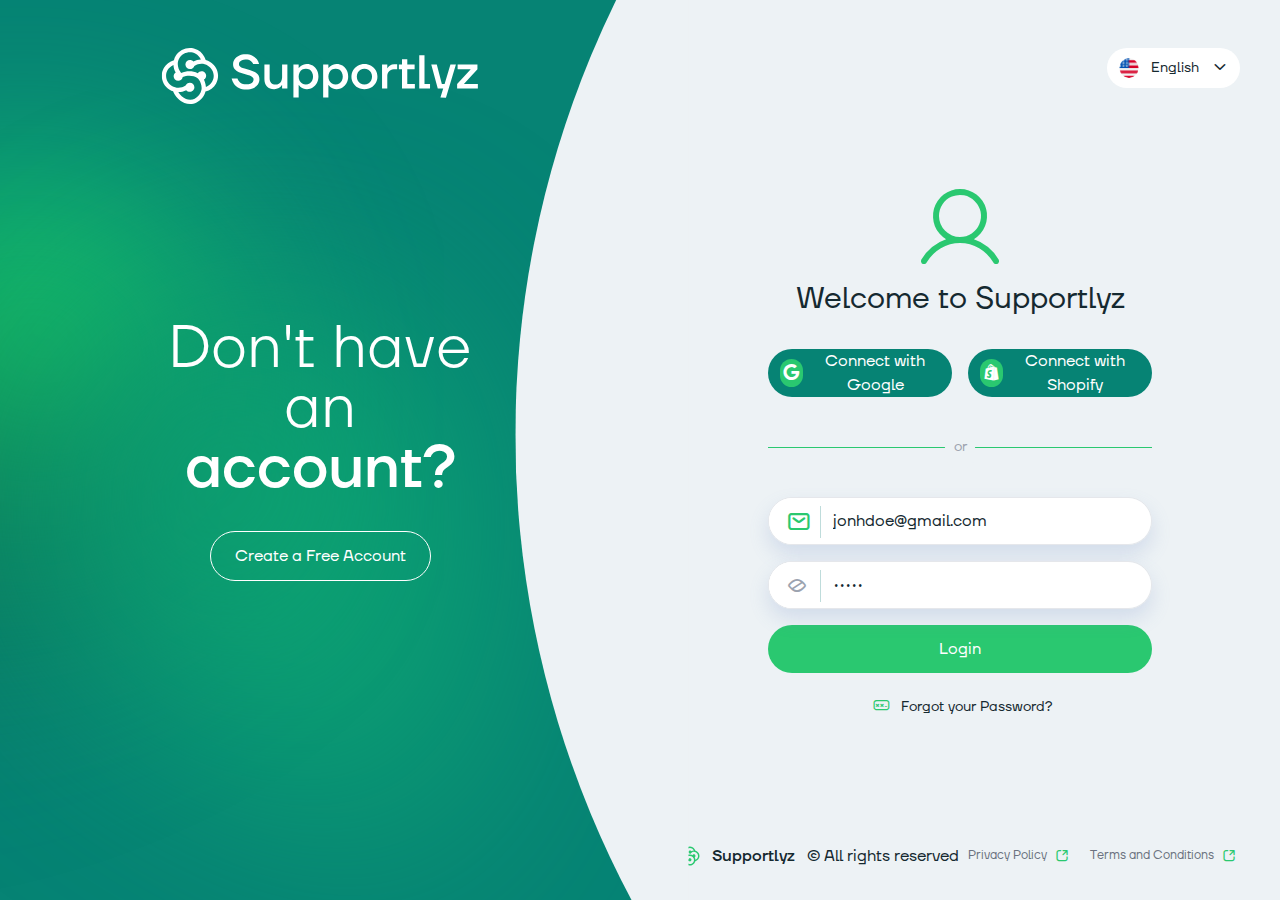
==== commit df38ac43: "feat: Update styles and add input focus functionality" ====
--- a/src/index.html
+++ b/src/index.html
@@ -38,7 +38,7 @@
           </div>
 
           <!-- Language -->
-          <div class="absolute transition bg-white rounded-full text-penitentiary-900 right-10 top-12 hover:shadow-emerald-40">
+          <div class="absolute transition bg-white rounded-full text-penitentiary-900 right-10 top-12 hover:shadow-secondary-40">
             <div class="language-handler">
               <img src="assets/images/english.png" alt="shape" class="w-5 h-5 rounded-full">
               <p class="text-sm">English</p>
@@ -99,17 +99,17 @@
                 <span class="relative z-20">or</span>
               </div>
 
-              <div class="relative h-12 mb-4 overflow-hidden rounded-full shadow-geyser-20">
+              <div class="input-container">
                 <span class="absolute top-0 left-0 flex items-center justify-center h-12 text-xl bg-white w-14 text-secondary-900 after:content-[''] after:absolute after:top-2 after:right-1 after:w-px after:h-8 after:z-20 after:bg-tertiary-100">
                   <i class="icon-envelope"></i>
                 </span>
-                <input type="text" class="w-full h-full py-3 pl-16 text-base bg-white outline-none text-penitentiary-900" placeholder="Email" value="jonhdoe@gmail.com">
+                <input type="text" class="input" placeholder="Email" value="jonhdoe@gmail.com">
               </div>
-              <div class="relative h-12 mb-4 overflow-hidden rounded-full shadow-geyser-20">
+              <div class="input-container">
                 <span class="absolute top-0 left-0 flex items-center justify-center h-12 text-xl bg-white w-14 text-secondary-900 after:content-[''] after:absolute after:top-2 after:right-1 after:w-px after:h-8 after:z-20 after:bg-tertiary-100">
                   <i class="icon-lock"></i>
                 </span>
-                <input type="password" class="w-full h-full py-3 pl-16 text-base bg-white outline-none text-penitentiary-900" placeholder="Password" value="12345">
+                <input type="password" class="input" placeholder="Password" value="12345">
                 <span class="absolute top-0 left-0 flex items-center justify-center h-12 text-xl bg-white w-14 text-secondary-900 after:content-[''] after:absolute after:top-2 after:right-1 after:w-px after:h-8 after:z-20 after:bg-tertiary-100">
                   <i class="icon-password"></i>
                 </span>
--- a/src/assets/css/main.css
+++ b/src/assets/css/main.css
@@ -1195,16 +1195,16 @@
   border-bottom-width: 14px;
 }
 
-.border-emerald-500 {
-  --tw-border-opacity: 1;
-  border-color: rgb(42 200 112 / var(--tw-border-opacity));
-}
-
 .border-gray-300 {
   --tw-border-opacity: 1;
   border-color: rgb(209 213 219 / var(--tw-border-opacity));
 }
 
+.border-secondary-500 {
+  --tw-border-opacity: 1;
+  border-color: rgb(120 217 165 / var(--tw-border-opacity));
+}
+
 .border-white {
   --tw-border-opacity: 1;
   border-color: rgb(255 255 255 / var(--tw-border-opacity));
@@ -1215,9 +1215,9 @@
   border-right-color: transparent;
 }
 
-.border-b-emerald-500 {
+.border-b-secondary-500 {
   --tw-border-opacity: 1;
-  border-bottom-color: rgb(42 200 112 / var(--tw-border-opacity));
+  border-bottom-color: rgb(120 217 165 / var(--tw-border-opacity));
 }
 
 .border-b-white {
@@ -1300,9 +1300,9 @@
   --tw-gradient-stops: var(--tw-gradient-from), var(--tw-gradient-to);
 }
 
-.from-emerald-500 {
-  --tw-gradient-from: #2ac870 var(--tw-gradient-from-position);
-  --tw-gradient-to: rgb(42 200 112 / 0) var(--tw-gradient-to-position);
+.from-secondary-500 {
+  --tw-gradient-from: #78D9A5 var(--tw-gradient-from-position);
+  --tw-gradient-to: rgb(120 217 165 / 0) var(--tw-gradient-to-position);
   --tw-gradient-stops: var(--tw-gradient-from), var(--tw-gradient-to);
 }
 
@@ -2044,7 +2044,7 @@
   border-radius: 9999px;
   border-width: 1px;
   --tw-border-opacity: 1;
-  border-color: rgb(42 200 112 / var(--tw-border-opacity));
+  border-color: rgb(120 217 165 / var(--tw-border-opacity));
   background-color: transparent;
   text-align: center;
   font-size: 1.5rem;
@@ -2602,8 +2602,6 @@
   --tw-shadow: 0 10px 20px rgba(42, 200, 112, 0.5);
   --tw-shadow-colored: 0 10px 20px var(--tw-shadow-color);
   box-shadow: var(--tw-ring-offset-shadow, 0 0 #0000), var(--tw-ring-shadow, 0 0 #0000), var(--tw-shadow);
-  --tw-shadow-color: #ecfdf5;
-  --tw-shadow: var(--tw-shadow-colored);
 }
 
 .chatbot-send {
@@ -2641,8 +2639,6 @@
   --tw-shadow: 0 10px 20px rgba(42, 200, 112, 0.5);
   --tw-shadow-colored: 0 10px 20px var(--tw-shadow-color);
   box-shadow: var(--tw-ring-offset-shadow, 0 0 #0000), var(--tw-ring-shadow, 0 0 #0000), var(--tw-shadow);
-  --tw-shadow-color: #ecfdf5;
-  --tw-shadow: var(--tw-shadow-colored);
 }
 
 /************* Sidebar ***********/
@@ -2658,8 +2654,8 @@
   overflow: hidden;
   border-start-end-radius: 1.5rem;
   border-end-end-radius: 1.5rem;
-  --tw-gradient-from: #2ac870 var(--tw-gradient-from-position);
-  --tw-gradient-to: rgb(42 200 112 / 0) var(--tw-gradient-to-position);
+  --tw-gradient-from: #78D9A5 var(--tw-gradient-from-position);
+  --tw-gradient-to: rgb(120 217 165 / 0) var(--tw-gradient-to-position);
   --tw-gradient-stops: var(--tw-gradient-from), var(--tw-gradient-to);
   --tw-gradient-to: #29C1AF var(--tw-gradient-to-position);
   transition-property: color, background-color, border-color, text-decoration-color, fill, stroke, opacity, box-shadow, transform, filter, -webkit-backdrop-filter;
@@ -2697,8 +2693,8 @@
 /* This class is used to visually highlight the sidebar item that the user has currently selected. */
 
 .sidebar-item-is-active {
-  --tw-gradient-from: #2ac870 var(--tw-gradient-from-position);
-  --tw-gradient-to: rgb(42 200 112 / 0) var(--tw-gradient-to-position);
+  --tw-gradient-from: #78D9A5 var(--tw-gradient-from-position);
+  --tw-gradient-to: rgb(120 217 165 / 0) var(--tw-gradient-to-position);
   --tw-gradient-stops: var(--tw-gradient-from), var(--tw-gradient-to);
   --tw-gradient-to: #29C1AF var(--tw-gradient-to-position);
   --tw-text-opacity: 1 !important;
@@ -2969,6 +2965,11 @@
 }
 
 /************* FORM ***********/
+
+.icon-password {
+  --tw-text-opacity: 1;
+  color: rgb(156 163 175 / var(--tw-text-opacity));
+}
 
 .icon-password:before {
   content: '\e81e';
@@ -3039,6 +3040,58 @@
   opacity: 0.1;
 }
 
+.input-container {
+  position: relative;
+  margin-bottom: 1rem;
+  height: 3rem;
+  overflow: hidden;
+  border-radius: 9999px;
+  border-width: 1px;
+  --tw-shadow: 0 10px 20px rgba(104, 134, 193, 0.20);
+  --tw-shadow-colored: 0 10px 20px var(--tw-shadow-color);
+  box-shadow: var(--tw-ring-offset-shadow, 0 0 #0000), var(--tw-ring-shadow, 0 0 #0000), var(--tw-shadow);
+  transition-property: color, background-color, border-color, text-decoration-color, fill, stroke, opacity, box-shadow, transform, filter, -webkit-backdrop-filter;
+  transition-property: color, background-color, border-color, text-decoration-color, fill, stroke, opacity, box-shadow, transform, filter, backdrop-filter;
+  transition-property: color, background-color, border-color, text-decoration-color, fill, stroke, opacity, box-shadow, transform, filter, backdrop-filter, -webkit-backdrop-filter;
+  transition-timing-function: cubic-bezier(0.4, 0, 0.2, 1);
+  transition-duration: 150ms;
+}
+
+.input-container-is-active {
+  position: relative;
+  margin-bottom: 1rem;
+  height: 3rem;
+  overflow: hidden;
+  border-radius: 9999px;
+  border-width: 1px;
+  --tw-border-opacity: 1;
+  border-color: rgb(42 200 112 / var(--tw-border-opacity));
+  --tw-shadow: 0 10px 20px rgba(42, 200, 112, 0.4);
+  --tw-shadow-colored: 0 10px 20px var(--tw-shadow-color);
+  box-shadow: var(--tw-ring-offset-shadow, 0 0 #0000), var(--tw-ring-shadow, 0 0 #0000), var(--tw-shadow);
+  transition-property: color, background-color, border-color, text-decoration-color, fill, stroke, opacity, box-shadow, transform, filter, -webkit-backdrop-filter;
+  transition-property: color, background-color, border-color, text-decoration-color, fill, stroke, opacity, box-shadow, transform, filter, backdrop-filter;
+  transition-property: color, background-color, border-color, text-decoration-color, fill, stroke, opacity, box-shadow, transform, filter, backdrop-filter, -webkit-backdrop-filter;
+  transition-timing-function: cubic-bezier(0.4, 0, 0.2, 1);
+  transition-duration: 150ms;
+}
+
+.input {
+  height: 100%;
+  width: 100%;
+  --tw-bg-opacity: 1;
+  background-color: rgb(255 255 255 / var(--tw-bg-opacity));
+  padding-top: 0.75rem;
+  padding-bottom: 0.75rem;
+  padding-left: 4rem;
+  font-size: 1rem;
+  line-height: 1.5rem;
+  --tw-text-opacity: 1;
+  color: rgb(21 41 48 / var(--tw-text-opacity));
+  outline: 2px solid transparent;
+  outline-offset: 2px;
+}
+
 /*********** UTILITIES ***********/
 
 .line-normal {
@@ -3146,7 +3199,7 @@
   color: rgb(253 224 71 / var(--tw-text-opacity));
 }
 
-.hover\:shadow-emerald-40:hover {
+.hover\:shadow-secondary-40:hover {
   --tw-shadow: 0 10px 20px rgba(42, 200, 112, 0.4);
   --tw-shadow-colored: 0 10px 20px var(--tw-shadow-color);
   box-shadow: var(--tw-ring-offset-shadow, 0 0 #0000), var(--tw-ring-shadow, 0 0 #0000), var(--tw-shadow);
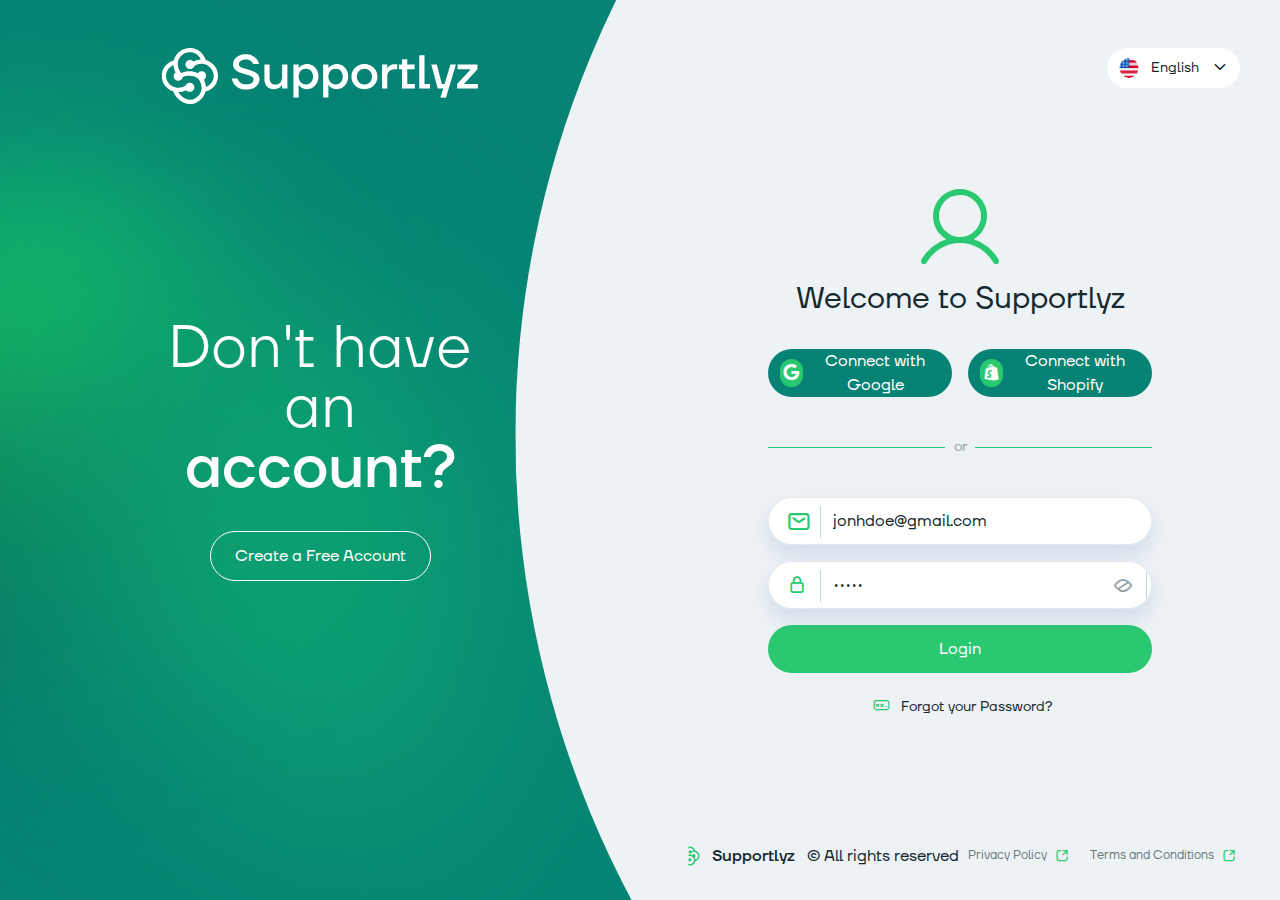
==== commit 46bd6ff8: "fix: Update button colors and background colors" ====
--- a/src/index.html
+++ b/src/index.html
@@ -11,7 +11,7 @@
       <!-- Login -->
       <div class="flex items-center h-screen">
         <!-- Left -->
-        <div class="relative flex items-center justify-center w-2/4 h-full overflow-hidden bg-elf-green-700">
+        <div class="relative flex items-center justify-center w-2/4 h-full overflow-hidden bg-tertiary-900">
           <!-- shape Animation -->
           <div class="absolute h-[100%] overflow-hidden w-full">
             <span class="absolute top-0 w-[1600px] h-100% animate-spin-slow -left-[500px] z-10">
@@ -110,12 +110,12 @@
                   <i class="icon-lock"></i>
                 </span>
                 <input type="password" class="input" placeholder="Password" value="12345">
-                <span class="absolute top-0 left-0 flex items-center justify-center h-12 text-xl bg-white w-14 text-secondary-900 after:content-[''] after:absolute after:top-2 after:right-1 after:w-px after:h-8 after:z-20 after:bg-tertiary-100">
+                <span class="absolute top-0 right-0 flex items-center justify-center h-12 text-xl bg-white w-14 text-secondary-900 after:content-[''] after:absolute after:top-2 after:right-1 after:w-px after:h-8 after:z-20 after:bg-tertiary-100">
                   <i class="icon-password"></i>
                 </span>
               </div>
               <a href="dashboard.html">
-                <button class="mb-5 button-emerald">Login</button>
+                <button class="mb-5 button-secondary">Login</button>
               </a>
               <a href="forgotten-password.html" class="flex items-center justify-center gap-2 text-sm text-center transition cursor-pointer text-penitentiary-900 hover:text-secondary-900">
                 <span class="text-lg text-secondary-900">
@@ -135,11 +135,11 @@
               <b class="font-medium">Supportlyz</b> © All rights reserved
             </p>
             <div class="flex items-center gap-4">
-              <a href="#" class="flex items-center gap-1 text-xs text-gray-500 transition hover:text-secondary-900">
+              <a href="#" class="flex items-center gap-1 text-xs text-penitentiary-500 transition hover:text-secondary-900">
                 Privacy Policy
                 <i class="text-base icon-link text-secondary-900"></i>
               </a>
-              <a href="#" class="flex items-center gap-1 text-xs text-gray-500 transition hover:text-secondary-900">
+              <a href="#" class="flex items-center gap-1 text-xs text-penitentiary-500 transition hover:text-secondary-900">
                 Terms and Conditions
                 <i class="text-base icon-link text-secondary-900"></i>
               </a>
--- a/src/assets/css/main.css
+++ b/src/assets/css/main.css
@@ -815,10 +815,6 @@
   height: 100vh;
 }
 
-.max-h-\[340px\] {
-  max-height: 340px;
-}
-
 .max-h-screen {
   max-height: 100vh;
 }
@@ -973,10 +969,6 @@
 
 .w-full {
   width: 100%;
-}
-
-.min-w-\[330px\] {
-  min-width: 330px;
 }
 
 .max-w-\[280px\] {
@@ -1123,10 +1115,6 @@
   overflow: hidden;
 }
 
-.overflow-scroll {
-  overflow: scroll;
-}
-
 .overflow-y-auto {
   overflow-y: auto;
 }
@@ -1220,58 +1208,53 @@
   border-bottom-color: rgb(120 217 165 / var(--tw-border-opacity));
 }
 
+.border-b-secondary-900 {
+  --tw-border-opacity: 1;
+  border-bottom-color: rgb(42 200 112 / var(--tw-border-opacity));
+}
+
 .border-b-white {
   --tw-border-opacity: 1;
   border-bottom-color: rgb(255 255 255 / var(--tw-border-opacity));
 }
 
-.bg-elf-green-600 {
-  --tw-bg-opacity: 1;
-  background-color: rgb(1 160 139 / var(--tw-bg-opacity));
-}
-
-.bg-elf-green-700 {
+.bg-geyser-100 {
+  --tw-bg-opacity: 1;
+  background-color: rgb(237 242 245 / var(--tw-bg-opacity));
+}
+
+.bg-geyser-200 {
+  --tw-bg-opacity: 1;
+  background-color: rgb(217 228 234 / var(--tw-bg-opacity));
+}
+
+.bg-geyser-300 {
+  --tw-bg-opacity: 1;
+  background-color: rgb(169 195 208 / var(--tw-bg-opacity));
+}
+
+.bg-gray-300 {
+  --tw-bg-opacity: 1;
+  background-color: rgb(209 213 219 / var(--tw-bg-opacity));
+}
+
+.bg-secondary-900 {
+  --tw-bg-opacity: 1;
+  background-color: rgb(42 200 112 / var(--tw-bg-opacity));
+}
+
+.bg-tertiary-900 {
   --tw-bg-opacity: 1;
   background-color: rgb(6 131 116 / var(--tw-bg-opacity));
 }
 
-.bg-geyser-100 {
-  --tw-bg-opacity: 1;
-  background-color: rgb(237 242 245 / var(--tw-bg-opacity));
-}
-
-.bg-geyser-200 {
-  --tw-bg-opacity: 1;
-  background-color: rgb(217 228 234 / var(--tw-bg-opacity));
-}
-
-.bg-geyser-300 {
-  --tw-bg-opacity: 1;
-  background-color: rgb(169 195 208 / var(--tw-bg-opacity));
-}
-
-.bg-gray-300 {
-  --tw-bg-opacity: 1;
-  background-color: rgb(209 213 219 / var(--tw-bg-opacity));
-}
-
-.bg-secondary-900 {
-  --tw-bg-opacity: 1;
-  background-color: rgb(42 200 112 / var(--tw-bg-opacity));
-}
-
-.bg-tertiary-900 {
-  --tw-bg-opacity: 1;
-  background-color: rgb(6 131 116 / var(--tw-bg-opacity));
-}
-
-.bg-transparent {
-  background-color: transparent;
-}
-
 .bg-white {
   --tw-bg-opacity: 1;
   background-color: rgb(255 255 255 / var(--tw-bg-opacity));
+}
+
+.bg-opacity-30 {
+  --tw-bg-opacity: 0.3;
 }
 
 .bg-opacity-50 {
@@ -1288,26 +1271,22 @@
   --tw-gradient-stops: var(--tw-gradient-from), var(--tw-gradient-to);
 }
 
-.from-\[\#53B67E\] {
-  --tw-gradient-from: #53B67E var(--tw-gradient-from-position);
-  --tw-gradient-to: rgb(83 182 126 / 0) var(--tw-gradient-to-position);
-  --tw-gradient-stops: var(--tw-gradient-from), var(--tw-gradient-to);
-}
-
 .from-\[\#FF0000\] {
   --tw-gradient-from: #FF0000 var(--tw-gradient-from-position);
   --tw-gradient-to: rgb(255 0 0 / 0) var(--tw-gradient-to-position);
   --tw-gradient-stops: var(--tw-gradient-from), var(--tw-gradient-to);
 }
 
-.from-secondary-500 {
-  --tw-gradient-from: #78D9A5 var(--tw-gradient-from-position);
-  --tw-gradient-to: rgb(120 217 165 / 0) var(--tw-gradient-to-position);
+.from-secondary-700 {
+  --tw-gradient-from: #51D08B var(--tw-gradient-from-position);
+  --tw-gradient-to: rgb(81 208 139 / 0) var(--tw-gradient-to-position);
   --tw-gradient-stops: var(--tw-gradient-from), var(--tw-gradient-to);
 }
 
-.to-\[\#29C1AF\] {
-  --tw-gradient-to: #29C1AF var(--tw-gradient-to-position);
+.from-secondary-900 {
+  --tw-gradient-from: #2AC870 var(--tw-gradient-from-position);
+  --tw-gradient-to: rgb(42 200 112 / 0) var(--tw-gradient-to-position);
+  --tw-gradient-stops: var(--tw-gradient-from), var(--tw-gradient-to);
 }
 
 .to-\[\#915EFF\] {
@@ -1318,8 +1297,12 @@
   --tw-gradient-to: #FFBE5E var(--tw-gradient-to-position);
 }
 
-.to-elf-green-500 {
-  --tw-gradient-to: #05c7a9 var(--tw-gradient-to-position);
+.to-tertiary-700 {
+  --tw-gradient-to: #35998E var(--tw-gradient-to-position);
+}
+
+.to-tertiary-900 {
+  --tw-gradient-to: #068374 var(--tw-gradient-to-position);
 }
 
 .p-1 {
@@ -1544,19 +1527,19 @@
   line-height: 1;
 }
 
-.text-gray-400 {
-  --tw-text-opacity: 1;
-  color: rgb(156 163 175 / var(--tw-text-opacity));
-}
-
-.text-gray-500 {
-  --tw-text-opacity: 1;
-  color: rgb(107 114 128 / var(--tw-text-opacity));
-}
-
-.text-gray-600 {
-  --tw-text-opacity: 1;
-  color: rgb(75 85 99 / var(--tw-text-opacity));
+.text-penitentiary-400 {
+  --tw-text-opacity: 1;
+  color: rgb(150 162 166 / var(--tw-text-opacity));
+}
+
+.text-penitentiary-500 {
+  --tw-text-opacity: 1;
+  color: rgb(107 122 127 / var(--tw-text-opacity));
+}
+
+.text-penitentiary-600 {
+  --tw-text-opacity: 1;
+  color: rgb(86 102 107 / var(--tw-text-opacity));
 }
 
 .text-penitentiary-900 {
@@ -1577,16 +1560,6 @@
 .text-white {
   --tw-text-opacity: 1;
   color: rgb(255 255 255 / var(--tw-text-opacity));
-}
-
-.placeholder-gray-400::-moz-placeholder {
-  --tw-placeholder-opacity: 1;
-  color: rgb(156 163 175 / var(--tw-placeholder-opacity));
-}
-
-.placeholder-gray-400::placeholder {
-  --tw-placeholder-opacity: 1;
-  color: rgb(156 163 175 / var(--tw-placeholder-opacity));
 }
 
 .opacity-0 {
@@ -1602,6 +1575,12 @@
 .outline-none {
   outline: 2px solid transparent;
   outline-offset: 2px;
+}
+
+.backdrop-blur-md {
+  --tw-backdrop-blur: blur(12px);
+  -webkit-backdrop-filter: var(--tw-backdrop-blur) var(--tw-backdrop-brightness) var(--tw-backdrop-contrast) var(--tw-backdrop-grayscale) var(--tw-backdrop-hue-rotate) var(--tw-backdrop-invert) var(--tw-backdrop-opacity) var(--tw-backdrop-saturate) var(--tw-backdrop-sepia);
+          backdrop-filter: var(--tw-backdrop-blur) var(--tw-backdrop-brightness) var(--tw-backdrop-contrast) var(--tw-backdrop-grayscale) var(--tw-backdrop-hue-rotate) var(--tw-backdrop-invert) var(--tw-backdrop-opacity) var(--tw-backdrop-saturate) var(--tw-backdrop-sepia);
 }
 
 .transition {
@@ -1984,8 +1963,8 @@
   transition-property: color, background-color, border-color, text-decoration-color, fill, stroke, opacity, box-shadow, transform, filter, backdrop-filter;
   transition-property: color, background-color, border-color, text-decoration-color, fill, stroke, opacity, box-shadow, transform, filter, backdrop-filter, -webkit-backdrop-filter;
   transition-timing-function: cubic-bezier(0.4, 0, 0.2, 1);
-  transition-duration: 150ms;
   transition-delay: 100ms;
+  transition-duration: 500ms;
 }
 
 .button-icon:hover {
@@ -1996,6 +1975,32 @@
   --tw-shadow: 0 10px 20px rgba(42, 200, 112, 0.4);
   --tw-shadow-colored: 0 10px 20px var(--tw-shadow-color);
   box-shadow: var(--tw-ring-offset-shadow, 0 0 #0000), var(--tw-ring-shadow, 0 0 #0000), var(--tw-shadow);
+}
+
+.button-icon-is-active {
+  display: flex;
+  height: 3.5rem;
+  width: 3.5rem;
+  cursor: pointer;
+  align-items: center;
+  justify-content: center;
+  border-radius: 9999px;
+  --tw-bg-opacity: 1;
+  background-color: rgb(42 200 112 / var(--tw-bg-opacity));
+  text-align: center;
+  font-size: 1.5rem;
+  line-height: 2rem;
+  --tw-text-opacity: 1;
+  color: rgb(255 255 255 / var(--tw-text-opacity));
+  --tw-shadow: 0 10px 20px rgba(42, 200, 112, 0.4);
+  --tw-shadow-colored: 0 10px 20px var(--tw-shadow-color);
+  box-shadow: var(--tw-ring-offset-shadow, 0 0 #0000), var(--tw-ring-shadow, 0 0 #0000), var(--tw-shadow);
+  transition-property: color, background-color, border-color, text-decoration-color, fill, stroke, opacity, box-shadow, transform, filter, -webkit-backdrop-filter;
+  transition-property: color, background-color, border-color, text-decoration-color, fill, stroke, opacity, box-shadow, transform, filter, backdrop-filter;
+  transition-property: color, background-color, border-color, text-decoration-color, fill, stroke, opacity, box-shadow, transform, filter, backdrop-filter, -webkit-backdrop-filter;
+  transition-timing-function: cubic-bezier(0.4, 0, 0.2, 1);
+  transition-delay: 100ms;
+  transition-duration: 500ms;
 }
 
 .button-icon-small {
@@ -2020,8 +2025,8 @@
   transition-property: color, background-color, border-color, text-decoration-color, fill, stroke, opacity, box-shadow, transform, filter, backdrop-filter;
   transition-property: color, background-color, border-color, text-decoration-color, fill, stroke, opacity, box-shadow, transform, filter, backdrop-filter, -webkit-backdrop-filter;
   transition-timing-function: cubic-bezier(0.4, 0, 0.2, 1);
-  transition-duration: 150ms;
   transition-delay: 100ms;
+  transition-duration: 500ms;
 }
 
 .button-icon-small:hover {
@@ -2058,8 +2063,8 @@
   transition-property: color, background-color, border-color, text-decoration-color, fill, stroke, opacity, box-shadow, transform, filter, backdrop-filter;
   transition-property: color, background-color, border-color, text-decoration-color, fill, stroke, opacity, box-shadow, transform, filter, backdrop-filter, -webkit-backdrop-filter;
   transition-timing-function: cubic-bezier(0.4, 0, 0.2, 1);
-  transition-duration: 150ms;
   transition-delay: 100ms;
+  transition-duration: 500ms;
 }
 
 .button-icon-outline:hover {
@@ -2094,7 +2099,8 @@
   transition-property: color, background-color, border-color, text-decoration-color, fill, stroke, opacity, box-shadow, transform, filter, backdrop-filter;
   transition-property: color, background-color, border-color, text-decoration-color, fill, stroke, opacity, box-shadow, transform, filter, backdrop-filter, -webkit-backdrop-filter;
   transition-timing-function: cubic-bezier(0.4, 0, 0.2, 1);
-  transition-duration: 150ms;
+  transition-delay: 100ms;
+  transition-duration: 500ms;
 }
 
 .button-gray-small:hover {
@@ -2107,7 +2113,7 @@
   box-shadow: var(--tw-ring-offset-shadow, 0 0 #0000), var(--tw-ring-shadow, 0 0 #0000), var(--tw-shadow);
 }
 
-.button-emerald-small {
+.button-secondary-small {
   display: flex;
   width: 100%;
   cursor: pointer;
@@ -2127,10 +2133,11 @@
   transition-property: color, background-color, border-color, text-decoration-color, fill, stroke, opacity, box-shadow, transform, filter, backdrop-filter;
   transition-property: color, background-color, border-color, text-decoration-color, fill, stroke, opacity, box-shadow, transform, filter, backdrop-filter, -webkit-backdrop-filter;
   transition-timing-function: cubic-bezier(0.4, 0, 0.2, 1);
-  transition-duration: 150ms;
-}
-
-.button-emerald-small:hover {
+  transition-delay: 100ms;
+  transition-duration: 500ms;
+}
+
+.button-secondary-small:hover {
   --tw-bg-opacity: 1;
   background-color: rgb(42 200 112 / var(--tw-bg-opacity));
   --tw-shadow: 0 10px 20px rgba(42, 200, 112, 0.4);
@@ -2158,7 +2165,8 @@
   transition-property: color, background-color, border-color, text-decoration-color, fill, stroke, opacity, box-shadow, transform, filter, backdrop-filter;
   transition-property: color, background-color, border-color, text-decoration-color, fill, stroke, opacity, box-shadow, transform, filter, backdrop-filter, -webkit-backdrop-filter;
   transition-timing-function: cubic-bezier(0.4, 0, 0.2, 1);
-  transition-duration: 150ms;
+  transition-delay: 100ms;
+  transition-duration: 500ms;
 }
 
 .button-white-small:hover {
@@ -2187,7 +2195,8 @@
   transition-property: color, background-color, border-color, text-decoration-color, fill, stroke, opacity, box-shadow, transform, filter, backdrop-filter;
   transition-property: color, background-color, border-color, text-decoration-color, fill, stroke, opacity, box-shadow, transform, filter, backdrop-filter, -webkit-backdrop-filter;
   transition-timing-function: cubic-bezier(0.4, 0, 0.2, 1);
-  transition-duration: 150ms;
+  transition-delay: 100ms;
+  transition-duration: 500ms;
 }
 
 .button-outline-white:hover {
@@ -2200,7 +2209,7 @@
   box-shadow: var(--tw-ring-offset-shadow, 0 0 #0000), var(--tw-ring-shadow, 0 0 #0000), var(--tw-shadow);
 }
 
-.button-emerald {
+.button-secondary {
   display: flex;
   width: 100%;
   cursor: pointer;
@@ -2222,10 +2231,11 @@
   transition-property: color, background-color, border-color, text-decoration-color, fill, stroke, opacity, box-shadow, transform, filter, backdrop-filter;
   transition-property: color, background-color, border-color, text-decoration-color, fill, stroke, opacity, box-shadow, transform, filter, backdrop-filter, -webkit-backdrop-filter;
   transition-timing-function: cubic-bezier(0.4, 0, 0.2, 1);
-  transition-duration: 150ms;
-}
-
-.button-emerald:hover {
+  transition-delay: 100ms;
+  transition-duration: 500ms;
+}
+
+.button-secondary:hover {
   --tw-bg-opacity: 1;
   background-color: rgb(42 200 112 / var(--tw-bg-opacity));
   --tw-shadow: 0 10px 20px rgba(42, 200, 112, 0.4);
@@ -2254,7 +2264,8 @@
   transition-property: color, background-color, border-color, text-decoration-color, fill, stroke, opacity, box-shadow, transform, filter, backdrop-filter;
   transition-property: color, background-color, border-color, text-decoration-color, fill, stroke, opacity, box-shadow, transform, filter, backdrop-filter, -webkit-backdrop-filter;
   transition-timing-function: cubic-bezier(0.4, 0, 0.2, 1);
-  transition-duration: 150ms;
+  transition-delay: 100ms;
+  transition-duration: 500ms;
 }
 
 .button-connect:hover {
@@ -2287,7 +2298,8 @@
   transition-property: color, background-color, border-color, text-decoration-color, fill, stroke, opacity, box-shadow, transform, filter, backdrop-filter;
   transition-property: color, background-color, border-color, text-decoration-color, fill, stroke, opacity, box-shadow, transform, filter, backdrop-filter, -webkit-backdrop-filter;
   transition-timing-function: cubic-bezier(0.4, 0, 0.2, 1);
-  transition-duration: 150ms;
+  transition-delay: 100ms;
+  transition-duration: 500ms;
 }
 
 .button-elfgreen-light:hover {
@@ -2312,6 +2324,44 @@
   border-radius: 9999px;
   --tw-bg-opacity: 1;
   background-color: rgb(255 255 255 / var(--tw-bg-opacity));
+  --tw-text-opacity: 1;
+  color: rgb(150 162 166 / var(--tw-text-opacity));
+  transition-property: color, background-color, border-color, text-decoration-color, fill, stroke, opacity, box-shadow, transform, filter, -webkit-backdrop-filter;
+  transition-property: color, background-color, border-color, text-decoration-color, fill, stroke, opacity, box-shadow, transform, filter, backdrop-filter;
+  transition-property: color, background-color, border-color, text-decoration-color, fill, stroke, opacity, box-shadow, transform, filter, backdrop-filter, -webkit-backdrop-filter;
+  transition-timing-function: cubic-bezier(0.4, 0, 0.2, 1);
+  transition-duration: 150ms;
+}
+
+.search:hover {
+  --tw-shadow: 0 10px 20px rgba(104, 134, 193, 0.20);
+  --tw-shadow-colored: 0 10px 20px var(--tw-shadow-color);
+  box-shadow: var(--tw-ring-offset-shadow, 0 0 #0000), var(--tw-ring-shadow, 0 0 #0000), var(--tw-shadow);
+}
+
+.search-is-active {
+  position: relative;
+  display: flex;
+  height: 3.5rem;
+  width: 40%;
+  align-items: center;
+  overflow: hidden;
+  border-radius: 9999px;
+  border-width: 1px;
+  --tw-border-opacity: 1;
+  border-color: rgb(42 200 112 / var(--tw-border-opacity));
+  --tw-bg-opacity: 1;
+  background-color: rgb(255 255 255 / var(--tw-bg-opacity));
+  --tw-text-opacity: 1;
+  color: rgb(42 200 112 / var(--tw-text-opacity));
+  --tw-shadow: 0 10px 20px rgba(42, 200, 112, 0.4);
+  --tw-shadow-colored: 0 10px 20px var(--tw-shadow-color);
+  box-shadow: var(--tw-ring-offset-shadow, 0 0 #0000), var(--tw-ring-shadow, 0 0 #0000), var(--tw-shadow);
+  transition-property: color, background-color, border-color, text-decoration-color, fill, stroke, opacity, box-shadow, transform, filter, -webkit-backdrop-filter;
+  transition-property: color, background-color, border-color, text-decoration-color, fill, stroke, opacity, box-shadow, transform, filter, backdrop-filter;
+  transition-property: color, background-color, border-color, text-decoration-color, fill, stroke, opacity, box-shadow, transform, filter, backdrop-filter, -webkit-backdrop-filter;
+  transition-timing-function: cubic-bezier(0.4, 0, 0.2, 1);
+  transition-duration: 150ms;
 }
 
 .search-icon {
@@ -2322,8 +2372,6 @@
   justify-content: center;
   font-size: 1.25rem;
   line-height: 1.75rem;
-  --tw-text-opacity: 1;
-  color: rgb(42 200 112 / var(--tw-text-opacity));
 }
 
 .search-icon::after {
@@ -2334,9 +2382,34 @@
   height: 1.75rem;
   width: 1px;
   --tw-bg-opacity: 1;
-  background-color: rgb(221 251 233 / var(--tw-bg-opacity));
+  background-color: rgb(198 234 218 / var(--tw-bg-opacity));
   --tw-content: '';
   content: var(--tw-content);
+}
+
+.search-input {
+  height: 100%;
+  width: 100%;
+  background-color: transparent;
+  padding-left: 1rem;
+  padding-right: 1rem;
+  --tw-text-opacity: 1;
+  color: rgb(21 41 48 / var(--tw-text-opacity));
+}
+
+.search-input::-moz-placeholder {
+  --tw-placeholder-opacity: 1;
+  color: rgb(127 156 154 / var(--tw-placeholder-opacity));
+}
+
+.search-input::placeholder {
+  --tw-placeholder-opacity: 1;
+  color: rgb(127 156 154 / var(--tw-placeholder-opacity));
+}
+
+.search-input {
+  outline: 2px solid transparent;
+  outline-offset: 2px;
 }
 
 /************* Account ***********/
@@ -2360,11 +2433,59 @@
 }
 
 .account:hover {
-  --tw-bg-opacity: 1;
-  background-color: rgb(42 200 112 / var(--tw-bg-opacity));
   --tw-shadow: 0 10px 20px rgba(42, 200, 112, 0.4);
   --tw-shadow-colored: 0 10px 20px var(--tw-shadow-color);
   box-shadow: var(--tw-ring-offset-shadow, 0 0 #0000), var(--tw-ring-shadow, 0 0 #0000), var(--tw-shadow);
+}
+
+/************* Notifications ***********/
+
+.notification-center {
+  visibility: hidden;
+  position: absolute;
+  top: 120%;
+  right: 0px;
+  z-index: 10;
+  min-width: 330px;
+  --tw-translate-y: -100%;
+  transform: translate(var(--tw-translate-x), var(--tw-translate-y)) rotate(var(--tw-rotate)) skewX(var(--tw-skew-x)) skewY(var(--tw-skew-y)) scaleX(var(--tw-scale-x)) scaleY(var(--tw-scale-y));
+  border-radius: 1rem;
+  background-color: rgb(255 255 255 / var(--tw-bg-opacity));
+  --tw-bg-opacity: 0.5;
+  padding: 1rem;
+  opacity: 0;
+  --tw-backdrop-blur: blur(4px);
+  -webkit-backdrop-filter: var(--tw-backdrop-blur) var(--tw-backdrop-brightness) var(--tw-backdrop-contrast) var(--tw-backdrop-grayscale) var(--tw-backdrop-hue-rotate) var(--tw-backdrop-invert) var(--tw-backdrop-opacity) var(--tw-backdrop-saturate) var(--tw-backdrop-sepia);
+          backdrop-filter: var(--tw-backdrop-blur) var(--tw-backdrop-brightness) var(--tw-backdrop-contrast) var(--tw-backdrop-grayscale) var(--tw-backdrop-hue-rotate) var(--tw-backdrop-invert) var(--tw-backdrop-opacity) var(--tw-backdrop-saturate) var(--tw-backdrop-sepia);
+  transition-property: color, background-color, border-color, text-decoration-color, fill, stroke, opacity, box-shadow, transform, filter, -webkit-backdrop-filter;
+  transition-property: color, background-color, border-color, text-decoration-color, fill, stroke, opacity, box-shadow, transform, filter, backdrop-filter;
+  transition-property: color, background-color, border-color, text-decoration-color, fill, stroke, opacity, box-shadow, transform, filter, backdrop-filter, -webkit-backdrop-filter;
+  transition-timing-function: cubic-bezier(0.4, 0, 0.2, 1);
+  transition-duration: 150ms;
+}
+
+.notification-center-is-active {
+  visibility: visible;
+  position: absolute;
+  top: 120%;
+  right: 0px;
+  z-index: 10;
+  min-width: 330px;
+  --tw-translate-y: 0px;
+  transform: translate(var(--tw-translate-x), var(--tw-translate-y)) rotate(var(--tw-rotate)) skewX(var(--tw-skew-x)) skewY(var(--tw-skew-y)) scaleX(var(--tw-scale-x)) scaleY(var(--tw-scale-y));
+  border-radius: 1rem;
+  background-color: rgb(255 255 255 / var(--tw-bg-opacity));
+  --tw-bg-opacity: 0.5;
+  padding: 1rem;
+  opacity: 1;
+  --tw-backdrop-blur: blur(4px);
+  -webkit-backdrop-filter: var(--tw-backdrop-blur) var(--tw-backdrop-brightness) var(--tw-backdrop-contrast) var(--tw-backdrop-grayscale) var(--tw-backdrop-hue-rotate) var(--tw-backdrop-invert) var(--tw-backdrop-opacity) var(--tw-backdrop-saturate) var(--tw-backdrop-sepia);
+          backdrop-filter: var(--tw-backdrop-blur) var(--tw-backdrop-brightness) var(--tw-backdrop-contrast) var(--tw-backdrop-grayscale) var(--tw-backdrop-hue-rotate) var(--tw-backdrop-invert) var(--tw-backdrop-opacity) var(--tw-backdrop-saturate) var(--tw-backdrop-sepia);
+  transition-property: color, background-color, border-color, text-decoration-color, fill, stroke, opacity, box-shadow, transform, filter, -webkit-backdrop-filter;
+  transition-property: color, background-color, border-color, text-decoration-color, fill, stroke, opacity, box-shadow, transform, filter, backdrop-filter;
+  transition-property: color, background-color, border-color, text-decoration-color, fill, stroke, opacity, box-shadow, transform, filter, backdrop-filter, -webkit-backdrop-filter;
+  transition-timing-function: cubic-bezier(0.4, 0, 0.2, 1);
+  transition-duration: 150ms;
 }
 
 /************* Chat Box ***********/
@@ -2480,12 +2601,15 @@
   justify-content: space-between;
   border-radius: 0.5rem;
   background-color: rgb(255 255 255 / var(--tw-bg-opacity));
-  --tw-bg-opacity: 0.7;
+  --tw-bg-opacity: 0.5;
   padding-left: 1rem;
   padding-right: 1rem;
   padding-top: 0.5rem;
   padding-bottom: 0.5rem;
   opacity: 0;
+  --tw-backdrop-blur: blur(4px);
+  -webkit-backdrop-filter: var(--tw-backdrop-blur) var(--tw-backdrop-brightness) var(--tw-backdrop-contrast) var(--tw-backdrop-grayscale) var(--tw-backdrop-hue-rotate) var(--tw-backdrop-invert) var(--tw-backdrop-opacity) var(--tw-backdrop-saturate) var(--tw-backdrop-sepia);
+          backdrop-filter: var(--tw-backdrop-blur) var(--tw-backdrop-brightness) var(--tw-backdrop-contrast) var(--tw-backdrop-grayscale) var(--tw-backdrop-hue-rotate) var(--tw-backdrop-invert) var(--tw-backdrop-opacity) var(--tw-backdrop-saturate) var(--tw-backdrop-sepia);
   transition-property: color, background-color, border-color, text-decoration-color, fill, stroke, opacity, box-shadow, transform, filter, -webkit-backdrop-filter;
   transition-property: color, background-color, border-color, text-decoration-color, fill, stroke, opacity, box-shadow, transform, filter, backdrop-filter;
   transition-property: color, background-color, border-color, text-decoration-color, fill, stroke, opacity, box-shadow, transform, filter, backdrop-filter, -webkit-backdrop-filter;
@@ -2506,12 +2630,15 @@
   justify-content: space-between;
   border-radius: 0.5rem;
   background-color: rgb(255 255 255 / var(--tw-bg-opacity));
-  --tw-bg-opacity: 0.7;
+  --tw-bg-opacity: 0.5;
   padding-left: 1rem;
   padding-right: 1rem;
   padding-top: 0.5rem;
   padding-bottom: 0.5rem;
   opacity: 1;
+  --tw-backdrop-blur: blur(4px);
+  -webkit-backdrop-filter: var(--tw-backdrop-blur) var(--tw-backdrop-brightness) var(--tw-backdrop-contrast) var(--tw-backdrop-grayscale) var(--tw-backdrop-hue-rotate) var(--tw-backdrop-invert) var(--tw-backdrop-opacity) var(--tw-backdrop-saturate) var(--tw-backdrop-sepia);
+          backdrop-filter: var(--tw-backdrop-blur) var(--tw-backdrop-brightness) var(--tw-backdrop-contrast) var(--tw-backdrop-grayscale) var(--tw-backdrop-hue-rotate) var(--tw-backdrop-invert) var(--tw-backdrop-opacity) var(--tw-backdrop-saturate) var(--tw-backdrop-sepia);
   transition-property: color, background-color, border-color, text-decoration-color, fill, stroke, opacity, box-shadow, transform, filter, -webkit-backdrop-filter;
   transition-property: color, background-color, border-color, text-decoration-color, fill, stroke, opacity, box-shadow, transform, filter, backdrop-filter;
   transition-property: color, background-color, border-color, text-decoration-color, fill, stroke, opacity, box-shadow, transform, filter, backdrop-filter, -webkit-backdrop-filter;
@@ -2531,12 +2658,15 @@
   transform: translate(var(--tw-translate-x), var(--tw-translate-y)) rotate(var(--tw-rotate)) skewX(var(--tw-skew-x)) skewY(var(--tw-skew-y)) scaleX(var(--tw-scale-x)) scaleY(var(--tw-scale-y));
   border-radius: 0.5rem;
   background-color: rgb(255 255 255 / var(--tw-bg-opacity));
-  --tw-bg-opacity: 0.7;
+  --tw-bg-opacity: 0.5;
   padding-left: 1rem;
   padding-right: 1rem;
   padding-top: 0.5rem;
   padding-bottom: 0.5rem;
   opacity: 0;
+  --tw-backdrop-blur: blur(4px);
+  -webkit-backdrop-filter: var(--tw-backdrop-blur) var(--tw-backdrop-brightness) var(--tw-backdrop-contrast) var(--tw-backdrop-grayscale) var(--tw-backdrop-hue-rotate) var(--tw-backdrop-invert) var(--tw-backdrop-opacity) var(--tw-backdrop-saturate) var(--tw-backdrop-sepia);
+          backdrop-filter: var(--tw-backdrop-blur) var(--tw-backdrop-brightness) var(--tw-backdrop-contrast) var(--tw-backdrop-grayscale) var(--tw-backdrop-hue-rotate) var(--tw-backdrop-invert) var(--tw-backdrop-opacity) var(--tw-backdrop-saturate) var(--tw-backdrop-sepia);
   transition-property: color, background-color, border-color, text-decoration-color, fill, stroke, opacity, box-shadow, transform, filter, -webkit-backdrop-filter;
   transition-property: color, background-color, border-color, text-decoration-color, fill, stroke, opacity, box-shadow, transform, filter, backdrop-filter;
   transition-property: color, background-color, border-color, text-decoration-color, fill, stroke, opacity, box-shadow, transform, filter, backdrop-filter, -webkit-backdrop-filter;
@@ -2554,12 +2684,15 @@
   transform: translate(var(--tw-translate-x), var(--tw-translate-y)) rotate(var(--tw-rotate)) skewX(var(--tw-skew-x)) skewY(var(--tw-skew-y)) scaleX(var(--tw-scale-x)) scaleY(var(--tw-scale-y));
   border-radius: 0.5rem;
   background-color: rgb(255 255 255 / var(--tw-bg-opacity));
-  --tw-bg-opacity: 0.7;
+  --tw-bg-opacity: 0.5;
   padding-left: 1rem;
   padding-right: 1rem;
   padding-top: 0.5rem;
   padding-bottom: 0.5rem;
   opacity: 1;
+  --tw-backdrop-blur: blur(4px);
+  -webkit-backdrop-filter: var(--tw-backdrop-blur) var(--tw-backdrop-brightness) var(--tw-backdrop-contrast) var(--tw-backdrop-grayscale) var(--tw-backdrop-hue-rotate) var(--tw-backdrop-invert) var(--tw-backdrop-opacity) var(--tw-backdrop-saturate) var(--tw-backdrop-sepia);
+          backdrop-filter: var(--tw-backdrop-blur) var(--tw-backdrop-brightness) var(--tw-backdrop-contrast) var(--tw-backdrop-grayscale) var(--tw-backdrop-hue-rotate) var(--tw-backdrop-invert) var(--tw-backdrop-opacity) var(--tw-backdrop-saturate) var(--tw-backdrop-sepia);
   transition-property: color, background-color, border-color, text-decoration-color, fill, stroke, opacity, box-shadow, transform, filter, -webkit-backdrop-filter;
   transition-property: color, background-color, border-color, text-decoration-color, fill, stroke, opacity, box-shadow, transform, filter, backdrop-filter;
   transition-property: color, background-color, border-color, text-decoration-color, fill, stroke, opacity, box-shadow, transform, filter, backdrop-filter, -webkit-backdrop-filter;
@@ -2641,23 +2774,84 @@
   box-shadow: var(--tw-ring-offset-shadow, 0 0 #0000), var(--tw-ring-shadow, 0 0 #0000), var(--tw-shadow);
 }
 
+.chatbot-input {
+  height: 3.5rem;
+  width: 350px;
+  border-radius: 9999px;
+  --tw-bg-opacity: 1;
+  background-color: rgb(217 228 234 / var(--tw-bg-opacity));
+  padding-left: 1.25rem;
+  padding-right: 1.25rem;
+  font-size: 0.875rem;
+  line-height: 1.25rem;
+  --tw-text-opacity: 1;
+  color: rgb(86 102 107 / var(--tw-text-opacity));
+  outline: 2px solid transparent;
+  outline-offset: 2px;
+  transition-property: color, background-color, border-color, text-decoration-color, fill, stroke, opacity, box-shadow, transform, filter, -webkit-backdrop-filter;
+  transition-property: color, background-color, border-color, text-decoration-color, fill, stroke, opacity, box-shadow, transform, filter, backdrop-filter;
+  transition-property: color, background-color, border-color, text-decoration-color, fill, stroke, opacity, box-shadow, transform, filter, backdrop-filter, -webkit-backdrop-filter;
+  transition-timing-function: cubic-bezier(0.4, 0, 0.2, 1);
+  transition-duration: 150ms;
+}
+
+.chatbot-input:hover {
+  --tw-bg-opacity: 1;
+  background-color: rgb(179 229 205 / var(--tw-bg-opacity));
+}
+
+.chatbot-input-label {
+  visibility: hidden;
+  position: absolute;
+  left: 1.25rem;
+  top: 1rem;
+  font-size: 1rem;
+  line-height: 1.5rem;
+  --tw-text-opacity: 1;
+  color: rgb(86 102 107 / var(--tw-text-opacity));
+  opacity: 0;
+  transition-property: color, background-color, border-color, text-decoration-color, fill, stroke, opacity, box-shadow, transform, filter, -webkit-backdrop-filter;
+  transition-property: color, background-color, border-color, text-decoration-color, fill, stroke, opacity, box-shadow, transform, filter, backdrop-filter;
+  transition-property: color, background-color, border-color, text-decoration-color, fill, stroke, opacity, box-shadow, transform, filter, backdrop-filter, -webkit-backdrop-filter;
+  transition-timing-function: cubic-bezier(0.4, 0, 0.2, 1);
+  transition-duration: 150ms;
+}
+
+.chatbot-input-label-is-active {
+  visibility: visible;
+  position: absolute;
+  left: 1.25rem;
+  top: 1rem;
+  --tw-translate-y: -1rem;
+  transform: translate(var(--tw-translate-x), var(--tw-translate-y)) rotate(var(--tw-rotate)) skewX(var(--tw-skew-x)) skewY(var(--tw-skew-y)) scaleX(var(--tw-scale-x)) scaleY(var(--tw-scale-y));
+  font-size: 10px;
+  --tw-text-opacity: 1;
+  color: rgb(42 200 112 / var(--tw-text-opacity));
+  opacity: 1;
+  transition-property: color, background-color, border-color, text-decoration-color, fill, stroke, opacity, box-shadow, transform, filter, -webkit-backdrop-filter;
+  transition-property: color, background-color, border-color, text-decoration-color, fill, stroke, opacity, box-shadow, transform, filter, backdrop-filter;
+  transition-property: color, background-color, border-color, text-decoration-color, fill, stroke, opacity, box-shadow, transform, filter, backdrop-filter, -webkit-backdrop-filter;
+  transition-timing-function: cubic-bezier(0.4, 0, 0.2, 1);
+  transition-duration: 150ms;
+}
+
 /************* Sidebar ***********/
 
 .sidebar-item {
   position: relative;
   display: flex;
   height: 7rem;
-  width: 100%;
+  width: 90%;
   cursor: pointer;
   align-items: center;
   justify-content: center;
   overflow: hidden;
   border-start-end-radius: 1.5rem;
   border-end-end-radius: 1.5rem;
-  --tw-gradient-from: #78D9A5 var(--tw-gradient-from-position);
-  --tw-gradient-to: rgb(120 217 165 / 0) var(--tw-gradient-to-position);
+  --tw-gradient-from: #2AC870 var(--tw-gradient-from-position);
+  --tw-gradient-to: rgb(42 200 112 / 0) var(--tw-gradient-to-position);
   --tw-gradient-stops: var(--tw-gradient-from), var(--tw-gradient-to);
-  --tw-gradient-to: #29C1AF var(--tw-gradient-to-position);
+  --tw-gradient-to: #35998E var(--tw-gradient-to-position);
   transition-property: color, background-color, border-color, text-decoration-color, fill, stroke, opacity, box-shadow, transform, filter, -webkit-backdrop-filter;
   transition-property: color, background-color, border-color, text-decoration-color, fill, stroke, opacity, box-shadow, transform, filter, backdrop-filter;
   transition-property: color, background-color, border-color, text-decoration-color, fill, stroke, opacity, box-shadow, transform, filter, backdrop-filter, -webkit-backdrop-filter;
@@ -2673,7 +2867,7 @@
   transform: translate(var(--tw-translate-x), var(--tw-translate-y)) rotate(var(--tw-rotate)) skewX(var(--tw-skew-x)) skewY(var(--tw-skew-y)) scaleX(var(--tw-scale-x)) scaleY(var(--tw-scale-y));
   border-left-width: 4px;
   --tw-border-opacity: 1;
-  border-color: rgb(25 124 69 / var(--tw-border-opacity));
+  border-color: rgb(6 131 116 / var(--tw-border-opacity));
   background-image: linear-gradient(to bottom, var(--tw-gradient-stops));
   transition-property: color, background-color, border-color, text-decoration-color, fill, stroke, opacity, box-shadow, transform, filter, -webkit-backdrop-filter;
   transition-property: color, background-color, border-color, text-decoration-color, fill, stroke, opacity, box-shadow, transform, filter, backdrop-filter;
@@ -2693,10 +2887,10 @@
 /* This class is used to visually highlight the sidebar item that the user has currently selected. */
 
 .sidebar-item-is-active {
-  --tw-gradient-from: #78D9A5 var(--tw-gradient-from-position);
-  --tw-gradient-to: rgb(120 217 165 / 0) var(--tw-gradient-to-position);
+  --tw-gradient-from: #2AC870 var(--tw-gradient-from-position);
+  --tw-gradient-to: rgb(42 200 112 / 0) var(--tw-gradient-to-position);
   --tw-gradient-stops: var(--tw-gradient-from), var(--tw-gradient-to);
-  --tw-gradient-to: #29C1AF var(--tw-gradient-to-position);
+  --tw-gradient-to: #35998E var(--tw-gradient-to-position);
   --tw-text-opacity: 1 !important;
   color: rgb(255 255 255 / var(--tw-text-opacity)) !important;
 }
@@ -2707,7 +2901,7 @@
   transform: translate(var(--tw-translate-x), var(--tw-translate-y)) rotate(var(--tw-rotate)) skewX(var(--tw-skew-x)) skewY(var(--tw-skew-y)) scaleX(var(--tw-scale-x)) scaleY(var(--tw-scale-y));
   border-left-width: 4px;
   --tw-border-opacity: 1;
-  border-color: rgb(25 124 69 / var(--tw-border-opacity));
+  border-color: rgb(6 131 116 / var(--tw-border-opacity));
   background-image: linear-gradient(to bottom, var(--tw-gradient-stops));
   transition-property: color, background-color, border-color, text-decoration-color, fill, stroke, opacity, box-shadow, transform, filter, -webkit-backdrop-filter;
   transition-property: color, background-color, border-color, text-decoration-color, fill, stroke, opacity, box-shadow, transform, filter, backdrop-filter;
@@ -2850,7 +3044,7 @@
   font-size: 0.875rem;
   line-height: 1.25rem;
   --tw-text-opacity: 1;
-  color: rgb(156 163 175 / var(--tw-text-opacity));
+  color: rgb(150 162 166 / var(--tw-text-opacity));
 }
 
 .or-line::before {
@@ -2968,7 +3162,7 @@
 
 .icon-password {
   --tw-text-opacity: 1;
-  color: rgb(156 163 175 / var(--tw-text-opacity));
+  color: rgb(150 162 166 / var(--tw-text-opacity));
 }
 
 .icon-password:before {
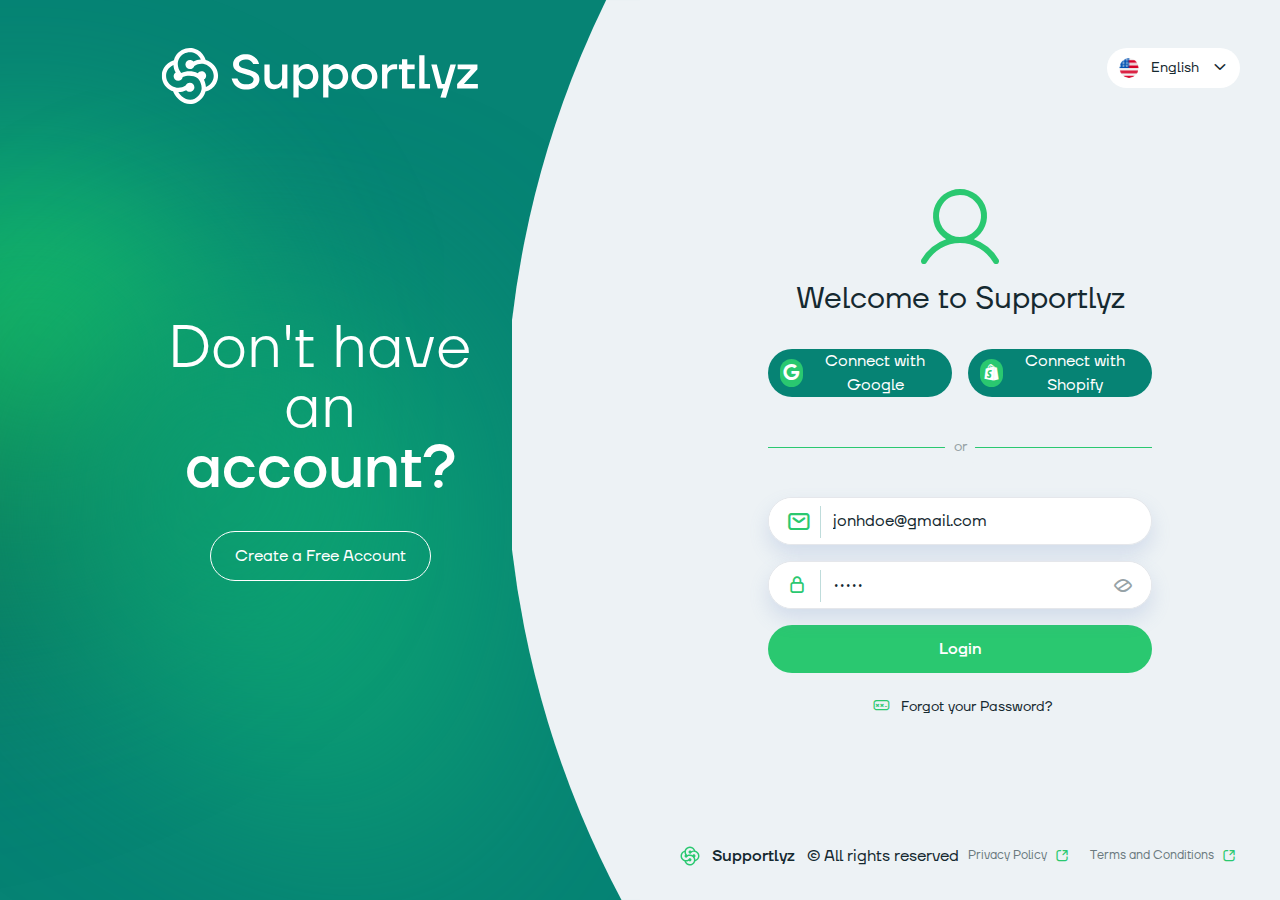
==== commit 1ff925bd: "fix: Update CSS styles and HTML structure" ====
--- a/src/index.html
+++ b/src/index.html
@@ -31,120 +31,123 @@
         </div>
 
         <!-- Right -->
-        <div class="relative flex items-center justify-center w-2/4 h-full bg-geyser-100">
+        <div class="relative w-2/4 h-full bg-geyser-100">
           <!-- Shape -->
-          <div class="absolute top-0 w-[180px] h-screen -left-[8rem] z-40">
-            <img src="assets/images/shape-auth.svg" alt="shape" class="w-full h-full">
+          <div class="absolute top-0 h-screen -left-[8rem] z-20 md:w-[25%] 3xl:w-[30%]">
+            <div class="w-full h-screen bg-center bg-no-repeat bg-cover" style="background-image: url('assets/images/shape-auth.svg')"></div>
           </div>
 
-          <!-- Language -->
-          <div class="absolute transition bg-white rounded-full text-penitentiary-900 right-10 top-12 hover:shadow-secondary-40">
-            <div class="language-handler">
-              <img src="assets/images/english.png" alt="shape" class="w-5 h-5 rounded-full">
-              <p class="text-sm">English</p>
-              <span class="text-xs">
-                <i class="icon-chevron"></i>
-              </span>
+          <div class="relative z-30 flex items-center justify-center w-full h-full">
+            <!-- Language -->
+            <div class="absolute transition bg-white rounded-full text-penitentiary-900 right-10 top-12 hover:shadow-secondary-40">
+              <div class="language-handler">
+                <img src="assets/images/english.png" alt="shape" class="w-5 h-5 rounded-full">
+                <p class="text-sm">English</p>
+                <span class="text-xs">
+                  <i class="icon-chevron"></i>
+                </span>
+              </div>
+
+              <!-- Language Dropdown -->
+              <div class="language-dropdown">
+                <div class="flex items-center w-full h-10 gap-3 p-3 transition rounded-full cursor-pointer hover:bg-white hover:text-secondary-900">
+                  <img src="assets/images/spanish.png" alt="shape" class="w-5 h-5 rounded-full">
+                  <p class="text-sm">Español</p>
+                </div>
+                <div class="flex items-center w-full h-10 gap-3 p-3 transition rounded-full cursor-pointer hover:bg-white hover:text-secondary-900">
+                  <img src="assets/images/france.png" alt="shape" class="w-5 h-5 rounded-full">
+                  <p class="text-sm">Francais</p>
+                </div>
+                <div class="flex items-center w-full h-10 gap-3 p-3 transition rounded-full cursor-pointer hover:bg-white hover:text-secondary-900">
+                  <img src="assets/images/italy.png" alt="shape" class="w-5 h-5 rounded-full">
+                  <p class="text-sm">Italiano</p>
+                </div>
+                <div class="flex items-center w-full h-10 gap-3 p-3 transition rounded-full cursor-pointer hover:bg-white hover:text-secondary-900">
+                  <img src="assets/images/portugal.png" alt="shape" class="w-5 h-5 rounded-full">
+                  <p class="text-sm">Portugues</p>
+                </div>
+                <div class="flex items-center w-full h-10 gap-3 p-3 transition rounded-full cursor-pointer hover:bg-white hover:text-secondary-900">
+                  <img src="assets/images/german.png" alt="shape" class="w-5 h-5 rounded-full">
+                  <p class="text-sm">Deutsch</p>
+                </div>
+              </div>
             </div>
 
-            <!-- Language Dropdown -->
-            <div class="language-dropdown">
-              <div class="flex items-center w-full h-10 gap-3 p-3 transition rounded-full cursor-pointer hover:bg-white hover:text-secondary-900">
-                <img src="assets/images/spanish.png" alt="shape" class="w-5 h-5 rounded-full">
-                <p class="text-sm">Español</p>
+            <!-- Form Login -->
+            <div class="relative z-20 flex items-start justify-center w-3/5">
+              <div class="flex flex-col justify-center w-full text-center">
+                <span class="relative text-8xl text-secondary-900">
+                  <i class="icon-user"></i>
+                </span>
+                <h1 class="mb-8 text-3xl text-penitentiary-900">Welcome to Supportlyz</h1>
+
+                <div class="flex items-center gap-4">
+                  <button class="w-1/2 h-12 button-connect">
+                    <span class="flex items-center justify-center rounded-full bg-secondary-900 w-7 h-7">
+                      <i class="icon-gmail"></i>
+                    </span>
+                    Connect with Google
+                  </button>
+                  <button class="w-1/2 h-12 button-connect">
+                    <span class="flex items-center justify-center rounded-full bg-secondary-900 w-7 h-7">
+                      <i class="icon-shopify"></i>
+                    </span>
+                    Connect with Shopify
+                  </button>
+                </div>
+
+                <div class="or-line">
+                  <span class="relative z-20">or</span>
+                </div>
+
+                <div class="input-container">
+                  <span class="absolute top-0 left-0 flex items-center justify-center h-12 text-xl bg-white w-14 text-secondary-900 after:content-[''] after:absolute after:top-2 after:right-1 after:w-px after:h-8 after:z-20 after:bg-tertiary-100">
+                    <i class="icon-envelope"></i>
+                  </span>
+                  <input type="text" class="input" placeholder="Email" value="jonhdoe@gmail.com">
+                </div>
+                <div class="input-container">
+                  <span class="absolute top-0 left-0 flex items-center justify-center h-12 text-xl bg-white w-14 text-secondary-900 after:content-[''] after:absolute after:top-2 after:right-1 after:w-px after:h-8 after:z-20 after:bg-tertiary-100">
+                    <i class="icon-lock"></i>
+                  </span>
+                  <input type="password" class="input" placeholder="Password" value="12345">
+                  <span class="absolute top-0 right-0 flex items-center justify-center h-12 text-xl bg-white w-14 text-secondary-900">
+                    <i class="icon-password"></i>
+                  </span>
+                </div>
+                <a href="dashboard.html">
+                  <button class="mb-5 button-secondary">Login</button>
+                </a>
+                <a href="forgotten-password.html" class="flex items-center justify-center gap-2 text-sm text-center transition cursor-pointer text-penitentiary-900 hover:text-secondary-900">
+                  <span class="text-lg text-secondary-900">
+                    <i class="icon-forgot"></i>
+                  </span>
+                  <p>
+                    Forgot your Password?
+                  </p>
+                </a>
               </div>
-              <div class="flex items-center w-full h-10 gap-3 p-3 transition rounded-full cursor-pointer hover:bg-white hover:text-secondary-900">
-                <img src="assets/images/france.png" alt="shape" class="w-5 h-5 rounded-full">
-                <p class="text-sm">Francais</p>
-              </div>
-              <div class="flex items-center w-full h-10 gap-3 p-3 transition rounded-full cursor-pointer hover:bg-white hover:text-secondary-900">
-                <img src="assets/images/italy.png" alt="shape" class="w-5 h-5 rounded-full">
-                <p class="text-sm">Italiano</p>
-              </div>
-              <div class="flex items-center w-full h-10 gap-3 p-3 transition rounded-full cursor-pointer hover:bg-white hover:text-secondary-900">
-                <img src="assets/images/portugal.png" alt="shape" class="w-5 h-5 rounded-full">
-                <p class="text-sm">Portugues</p>
-              </div>
-              <div class="flex items-center w-full h-10 gap-3 p-3 transition rounded-full cursor-pointer hover:bg-white hover:text-secondary-900">
-                <img src="assets/images/german.png" alt="shape" class="w-5 h-5 rounded-full">
-                <p class="text-sm">Deutsch</p>
+            </div>
+
+            <!-- Footer -->
+            <div class="absolute bottom-0 left-0 z-20 flex items-center justify-between w-full px-10 py-8">
+              <p class="flex items-center gap-3 text-penitentiary-900">
+                <img src="assets/images/logo-isotipe.svg" alt="isotipe" class="w-5 h-5">
+                <b class="font-medium">Supportlyz</b> © All rights reserved
+              </p>
+              <div class="flex items-center gap-4">
+                <a href="#" class="flex items-center gap-1 text-xs transition text-penitentiary-500 hover:text-secondary-900">
+                  Privacy Policy
+                  <i class="text-base icon-link text-secondary-900"></i>
+                </a>
+                <a href="#" class="flex items-center gap-1 text-xs transition text-penitentiary-500 hover:text-secondary-900">
+                  Terms and Conditions
+                  <i class="text-base icon-link text-secondary-900"></i>
+                </a>
               </div>
             </div>
           </div>
 
-          <!-- Form Login -->
-          <div class="relative z-20 flex items-start justify-center w-3/5">
-            <div class="flex flex-col justify-center w-full text-center">
-              <span class="relative text-8xl text-secondary-900">
-                <i class="icon-user"></i>
-              </span>
-              <h1 class="mb-8 text-3xl text-penitentiary-900">Welcome to Supportlyz</h1>
-
-              <div class="flex items-center gap-4">
-                <button class="w-1/2 h-12 button-connect">
-                  <span class="flex items-center justify-center rounded-full bg-secondary-900 w-7 h-7">
-                    <i class="icon-gmail"></i>
-                  </span>
-                  Connect with Google
-                </button>
-                <button class="w-1/2 h-12 button-connect">
-                  <span class="flex items-center justify-center rounded-full bg-secondary-900 w-7 h-7">
-                    <i class="icon-shopify"></i>
-                  </span>
-                  Connect with Shopify
-                </button>
-              </div>
-
-              <div class="or-line">
-                <span class="relative z-20">or</span>
-              </div>
-
-              <div class="input-container">
-                <span class="absolute top-0 left-0 flex items-center justify-center h-12 text-xl bg-white w-14 text-secondary-900 after:content-[''] after:absolute after:top-2 after:right-1 after:w-px after:h-8 after:z-20 after:bg-tertiary-100">
-                  <i class="icon-envelope"></i>
-                </span>
-                <input type="text" class="input" placeholder="Email" value="jonhdoe@gmail.com">
-              </div>
-              <div class="input-container">
-                <span class="absolute top-0 left-0 flex items-center justify-center h-12 text-xl bg-white w-14 text-secondary-900 after:content-[''] after:absolute after:top-2 after:right-1 after:w-px after:h-8 after:z-20 after:bg-tertiary-100">
-                  <i class="icon-lock"></i>
-                </span>
-                <input type="password" class="input" placeholder="Password" value="12345">
-                <span class="absolute top-0 right-0 flex items-center justify-center h-12 text-xl bg-white w-14 text-secondary-900 after:content-[''] after:absolute after:top-2 after:right-1 after:w-px after:h-8 after:z-20 after:bg-tertiary-100">
-                  <i class="icon-password"></i>
-                </span>
-              </div>
-              <a href="dashboard.html">
-                <button class="mb-5 button-secondary">Login</button>
-              </a>
-              <a href="forgotten-password.html" class="flex items-center justify-center gap-2 text-sm text-center transition cursor-pointer text-penitentiary-900 hover:text-secondary-900">
-                <span class="text-lg text-secondary-900">
-                  <i class="icon-forgot"></i>
-                </span>
-                <p>
-                  Forgot your Password?
-                </p>
-              </a>
-            </div>
-          </div>
-
-          <!-- Footer -->
-          <div class="absolute bottom-0 left-0 flex items-center justify-between w-full px-10 py-8">
-            <p class="flex items-center gap-3 text-penitentiary-900">
-              <img src="assets/images/logo-isotipe.svg" alt="isotipe" class="w-5 h-5">
-              <b class="font-medium">Supportlyz</b> © All rights reserved
-            </p>
-            <div class="flex items-center gap-4">
-              <a href="#" class="flex items-center gap-1 text-xs text-penitentiary-500 transition hover:text-secondary-900">
-                Privacy Policy
-                <i class="text-base icon-link text-secondary-900"></i>
-              </a>
-              <a href="#" class="flex items-center gap-1 text-xs text-penitentiary-500 transition hover:text-secondary-900">
-                Terms and Conditions
-                <i class="text-base icon-link text-secondary-900"></i>
-              </a>
-            </div>
-          </div>
         </div>
       </div>
     </main>
--- a/src/assets/css/main.css
+++ b/src/assets/css/main.css
@@ -558,6 +558,10 @@
   left: -1rem;
 }
 
+.-left-5 {
+  left: -1.25rem;
+}
+
 .-left-\[500px\] {
   left: -500px;
 }
@@ -574,6 +578,10 @@
   right: -1rem;
 }
 
+.-right-5 {
+  right: -1.25rem;
+}
+
 .-top-1 {
   top: -0.25rem;
 }
@@ -626,8 +634,8 @@
   top: 1.5rem;
 }
 
-.top-\[120\%\] {
-  top: 120%;
+.z-0 {
+  z-index: 0;
 }
 
 .z-10 {
@@ -719,10 +727,6 @@
   display: grid;
 }
 
-.hidden {
-  display: none;
-}
-
 .h-0 {
   height: 0px;
 }
@@ -799,6 +803,14 @@
   height: 310px;
 }
 
+.h-\[32px\] {
+  height: 32px;
+}
+
+.h-\[39px\] {
+  height: 39px;
+}
+
 .h-\[420px\] {
   height: 420px;
 }
@@ -951,10 +963,6 @@
   width: 280px;
 }
 
-.w-\[350px\] {
-  width: 350px;
-}
-
 .w-\[400px\] {
   width: 400px;
 }
@@ -971,8 +979,20 @@
   width: 100%;
 }
 
+.w-\[490px\] {
+  width: 490px;
+}
+
+.max-w-\[238px\] {
+  max-width: 238px;
+}
+
 .max-w-\[280px\] {
   max-width: 280px;
+}
+
+.max-w-\[341px\] {
+  max-width: 341px;
 }
 
 .max-w-\[530px\] {
@@ -988,6 +1008,10 @@
   max-width: 1536px;
 }
 
+.grow {
+  flex-grow: 1;
+}
+
 .-translate-x-2\/4 {
   --tw-translate-x: -50%;
   transform: translate(var(--tw-translate-x), var(--tw-translate-y)) rotate(var(--tw-rotate)) skewX(var(--tw-skew-x)) skewY(var(--tw-skew-y)) scaleX(var(--tw-scale-x)) scaleY(var(--tw-scale-y));
@@ -1005,6 +1029,16 @@
 
 .translate-x-20 {
   --tw-translate-x: 5rem;
+  transform: translate(var(--tw-translate-x), var(--tw-translate-y)) rotate(var(--tw-rotate)) skewX(var(--tw-skew-x)) skewY(var(--tw-skew-y)) scaleX(var(--tw-scale-x)) scaleY(var(--tw-scale-y));
+}
+
+.translate-y-5 {
+  --tw-translate-y: 1.25rem;
+  transform: translate(var(--tw-translate-x), var(--tw-translate-y)) rotate(var(--tw-rotate)) skewX(var(--tw-skew-x)) skewY(var(--tw-skew-y)) scaleX(var(--tw-scale-x)) scaleY(var(--tw-scale-y));
+}
+
+.translate-y-\[calc\(100\%\+1\.25rem\)\] {
+  --tw-translate-y: calc(100% + 1.25rem);
   transform: translate(var(--tw-translate-x), var(--tw-translate-y)) rotate(var(--tw-rotate)) skewX(var(--tw-skew-x)) skewY(var(--tw-skew-y)) scaleX(var(--tw-scale-x)) scaleY(var(--tw-scale-y));
 }
 
@@ -1131,6 +1165,10 @@
   border-radius: 1.5rem;
 }
 
+.rounded-\[20px\] {
+  border-radius: 20px;
+}
+
 .rounded-full {
   border-radius: 9999px;
 }
@@ -1154,6 +1192,10 @@
   border-top-right-radius: 1.5rem;
 }
 
+.rounded-tl-3xl {
+  border-top-left-radius: 1.5rem;
+}
+
 .border {
   border-width: 1px;
 }
@@ -1203,11 +1245,6 @@
   border-right-color: transparent;
 }
 
-.border-b-secondary-500 {
-  --tw-border-opacity: 1;
-  border-bottom-color: rgb(120 217 165 / var(--tw-border-opacity));
-}
-
 .border-b-secondary-900 {
   --tw-border-opacity: 1;
   border-bottom-color: rgb(42 200 112 / var(--tw-border-opacity));
@@ -1253,16 +1290,40 @@
   background-color: rgb(255 255 255 / var(--tw-bg-opacity));
 }
 
-.bg-opacity-30 {
-  --tw-bg-opacity: 0.3;
-}
-
 .bg-opacity-50 {
   --tw-bg-opacity: 0.5;
 }
 
 .bg-gradient-to-b {
   background-image: linear-gradient(to bottom, var(--tw-gradient-stops));
+}
+
+.bg-\[url\(\'assets\/images\/shape-auth\.svg\'\)\] {
+  background-image: url('assets/images/shape-auth.svg');
+}
+
+.bg-\[url\(\'\.\/assets\/images\/shape-auth\.svg\'\)\] {
+  background-image: url('./assets/images/shape-auth.svg');
+}
+
+.bg-\[url\(\'\.\.\/assets\/images\/shape-auth\.svg\'\)\] {
+  background-image: url('../assets/images/shape-auth.svg');
+}
+
+.bg-\[url\(\'\.src\/assets\/images\/shape-auth\.svg\'\)\] {
+  background-image: url('.src/assets/images/shape-auth.svg');
+}
+
+.bg-\[url\(\'\.\/src\/assets\/images\/shape-auth\.svg\'\)\] {
+  background-image: url('./src/assets/images/shape-auth.svg');
+}
+
+.bg-\[url\(\'src\/assets\/images\/shape-auth\.svg\'\)\] {
+  background-image: url('src/assets/images/shape-auth.svg');
+}
+
+.bg-\[url\(\'\.\.\/src\/assets\/images\/shape-auth\.svg\'\)\] {
+  background-image: url('../src/assets/images/shape-auth.svg');
 }
 
 .from-\[\#13DDEA\] {
@@ -1305,6 +1366,18 @@
   --tw-gradient-to: #068374 var(--tw-gradient-to-position);
 }
 
+.bg-cover {
+  background-size: cover;
+}
+
+.bg-center {
+  background-position: center;
+}
+
+.bg-no-repeat {
+  background-repeat: no-repeat;
+}
+
 .p-1 {
   padding: 0.25rem;
 }
@@ -1323,10 +1396,6 @@
 
 .p-6 {
   padding: 1.5rem;
-}
-
-.p-7 {
-  padding: 1.75rem;
 }
 
 .p-8 {
@@ -1417,6 +1486,18 @@
   padding-bottom: 1px;
 }
 
+.pb-3 {
+  padding-bottom: 0.75rem;
+}
+
+.pb-3\.5 {
+  padding-bottom: 0.875rem;
+}
+
+.pb-5 {
+  padding-bottom: 1.25rem;
+}
+
 .pl-10 {
   padding-left: 2.5rem;
 }
@@ -1431,6 +1512,14 @@
 
 .pl-\[60px\] {
   padding-left: 60px;
+}
+
+.ps-6 {
+  padding-inline-start: 1.5rem;
+}
+
+.pt-7 {
+  padding-top: 1.75rem;
 }
 
 .text-left {
@@ -1515,6 +1604,10 @@
   font-weight: 500;
 }
 
+.font-semibold {
+  font-weight: 600;
+}
+
 .capitalize {
   text-transform: capitalize;
 }
@@ -1527,6 +1620,10 @@
   line-height: 1;
 }
 
+.tracking-\[0\.1px\] {
+  letter-spacing: 0.1px;
+}
+
 .text-penitentiary-400 {
   --tw-text-opacity: 1;
   color: rgb(150 162 166 / var(--tw-text-opacity));
@@ -1566,7 +1663,7 @@
   opacity: 0;
 }
 
-.shadow-geyser-20 {
+.shadow-gray-20 {
   --tw-shadow: 0 10px 20px rgba(104, 134, 193, 0.20);
   --tw-shadow-colored: 0 10px 20px var(--tw-shadow-color);
   box-shadow: var(--tw-ring-offset-shadow, 0 0 #0000), var(--tw-ring-shadow, 0 0 #0000), var(--tw-shadow);
@@ -1577,16 +1674,16 @@
   outline-offset: 2px;
 }
 
-.backdrop-blur-md {
-  --tw-backdrop-blur: blur(12px);
-  -webkit-backdrop-filter: var(--tw-backdrop-blur) var(--tw-backdrop-brightness) var(--tw-backdrop-contrast) var(--tw-backdrop-grayscale) var(--tw-backdrop-hue-rotate) var(--tw-backdrop-invert) var(--tw-backdrop-opacity) var(--tw-backdrop-saturate) var(--tw-backdrop-sepia);
-          backdrop-filter: var(--tw-backdrop-blur) var(--tw-backdrop-brightness) var(--tw-backdrop-contrast) var(--tw-backdrop-grayscale) var(--tw-backdrop-hue-rotate) var(--tw-backdrop-invert) var(--tw-backdrop-opacity) var(--tw-backdrop-saturate) var(--tw-backdrop-sepia);
-}
-
 .transition {
   transition-property: color, background-color, border-color, text-decoration-color, fill, stroke, opacity, box-shadow, transform, filter, -webkit-backdrop-filter;
   transition-property: color, background-color, border-color, text-decoration-color, fill, stroke, opacity, box-shadow, transform, filter, backdrop-filter;
   transition-property: color, background-color, border-color, text-decoration-color, fill, stroke, opacity, box-shadow, transform, filter, backdrop-filter, -webkit-backdrop-filter;
+  transition-timing-function: cubic-bezier(0.4, 0, 0.2, 1);
+  transition-duration: 150ms;
+}
+
+.transition-all {
+  transition-property: all;
   transition-timing-function: cubic-bezier(0.4, 0, 0.2, 1);
   transition-duration: 150ms;
 }
@@ -1597,6 +1694,10 @@
   transition-duration: 150ms;
 }
 
+.duration-500 {
+  transition-duration: 500ms;
+}
+
 @font-face {
   font-family: "TT Firs Neue Trial Var Roman";
 
@@ -1620,7 +1721,7 @@
 body {
   height: 100%;
   --tw-bg-opacity: 1;
-  background-color: rgb(217 228 234 / var(--tw-bg-opacity));
+  background-color: rgb(237 242 245 / var(--tw-bg-opacity));
   font-size: 1rem;
   line-height: 1.5rem;
   font-family: "TT Firs Neue Trial Var Roman";
@@ -2093,6 +2194,7 @@
   padding-bottom: 0.5rem;
   font-size: 0.875rem;
   line-height: 1.25rem;
+  font-weight: 500;
   --tw-text-opacity: 1;
   color: rgb(21 41 48 / var(--tw-text-opacity));
   transition-property: color, background-color, border-color, text-decoration-color, fill, stroke, opacity, box-shadow, transform, filter, -webkit-backdrop-filter;
@@ -2127,6 +2229,7 @@
   padding-bottom: 0.5rem;
   font-size: 0.875rem;
   line-height: 1.25rem;
+  font-weight: 500;
   --tw-text-opacity: 1;
   color: rgb(255 255 255 / var(--tw-text-opacity));
   transition-property: color, background-color, border-color, text-decoration-color, fill, stroke, opacity, box-shadow, transform, filter, -webkit-backdrop-filter;
@@ -2139,7 +2242,7 @@
 
 .button-secondary-small:hover {
   --tw-bg-opacity: 1;
-  background-color: rgb(42 200 112 / var(--tw-bg-opacity));
+  background-color: rgb(6 131 116 / var(--tw-bg-opacity));
   --tw-shadow: 0 10px 20px rgba(42, 200, 112, 0.4);
   --tw-shadow-colored: 0 10px 20px var(--tw-shadow-color);
   box-shadow: var(--tw-ring-offset-shadow, 0 0 #0000), var(--tw-ring-shadow, 0 0 #0000), var(--tw-shadow);
@@ -2159,6 +2262,7 @@
   padding-bottom: 0.5rem;
   font-size: 0.875rem;
   line-height: 1.25rem;
+  font-weight: 500;
   --tw-text-opacity: 1;
   color: rgb(255 255 255 / var(--tw-text-opacity));
   transition-property: color, background-color, border-color, text-decoration-color, fill, stroke, opacity, box-shadow, transform, filter, -webkit-backdrop-filter;
@@ -2225,6 +2329,7 @@
   padding-bottom: 0.75rem;
   font-size: 1rem;
   line-height: 1.5rem;
+  font-weight: 500;
   --tw-text-opacity: 1;
   color: rgb(255 255 255 / var(--tw-text-opacity));
   transition-property: color, background-color, border-color, text-decoration-color, fill, stroke, opacity, box-shadow, transform, filter, -webkit-backdrop-filter;
@@ -2237,7 +2342,7 @@
 
 .button-secondary:hover {
   --tw-bg-opacity: 1;
-  background-color: rgb(42 200 112 / var(--tw-bg-opacity));
+  background-color: rgb(6 131 116 / var(--tw-bg-opacity));
   --tw-shadow: 0 10px 20px rgba(42, 200, 112, 0.4);
   --tw-shadow-colored: 0 10px 20px var(--tw-shadow-color);
   box-shadow: var(--tw-ring-offset-shadow, 0 0 #0000), var(--tw-ring-shadow, 0 0 #0000), var(--tw-shadow);
@@ -2276,7 +2381,7 @@
   box-shadow: var(--tw-ring-offset-shadow, 0 0 #0000), var(--tw-ring-shadow, 0 0 #0000), var(--tw-shadow);
 }
 
-.button-elfgreen-light {
+.button-tertiary-light {
   display: flex;
   width: 100%;
   cursor: pointer;
@@ -2302,7 +2407,7 @@
   transition-duration: 500ms;
 }
 
-.button-elfgreen-light:hover {
+.button-tertiary-light:hover {
   --tw-bg-opacity: 1;
   background-color: rgb(42 200 112 / var(--tw-bg-opacity));
   --tw-text-opacity: 1;
@@ -2372,6 +2477,8 @@
   justify-content: center;
   font-size: 1.25rem;
   line-height: 1.75rem;
+  --tw-text-opacity: 1;
+  color: rgb(42 200 112 / var(--tw-text-opacity));
 }
 
 .search-icon::after {
@@ -2399,12 +2506,12 @@
 
 .search-input::-moz-placeholder {
   --tw-placeholder-opacity: 1;
-  color: rgb(127 156 154 / var(--tw-placeholder-opacity));
+  color: rgb(193 207 209 / var(--tw-placeholder-opacity));
 }
 
 .search-input::placeholder {
   --tw-placeholder-opacity: 1;
-  color: rgb(127 156 154 / var(--tw-placeholder-opacity));
+  color: rgb(193 207 209 / var(--tw-placeholder-opacity));
 }
 
 .search-input {
@@ -2421,6 +2528,8 @@
   --tw-bg-opacity: 1;
   background-color: rgb(255 255 255 / var(--tw-bg-opacity));
   padding: 0.5rem;
+  --tw-text-opacity: 1;
+  color: rgb(21 41 48 / var(--tw-text-opacity));
   --tw-shadow: 0 10px 20px rgba(104, 134, 193, 0.10);
   --tw-shadow-colored: 0 10px 20px var(--tw-shadow-color);
   box-shadow: var(--tw-ring-offset-shadow, 0 0 #0000), var(--tw-ring-shadow, 0 0 #0000), var(--tw-shadow);
@@ -2429,13 +2538,153 @@
   transition-property: color, background-color, border-color, text-decoration-color, fill, stroke, opacity, box-shadow, transform, filter, backdrop-filter, -webkit-backdrop-filter;
   transition-timing-function: cubic-bezier(0.4, 0, 0.2, 1);
   transition-duration: 150ms;
-  transition-delay: 100ms;
 }
 
 .account:hover {
   --tw-shadow: 0 10px 20px rgba(42, 200, 112, 0.4);
   --tw-shadow-colored: 0 10px 20px var(--tw-shadow-color);
   box-shadow: var(--tw-ring-offset-shadow, 0 0 #0000), var(--tw-ring-shadow, 0 0 #0000), var(--tw-shadow);
+}
+
+.account-is-active {
+  position: relative;
+  cursor: pointer;
+  border-radius: 9999px;
+  --tw-bg-opacity: 1;
+  background-color: rgb(42 200 112 / var(--tw-bg-opacity));
+  padding: 0.5rem;
+  --tw-text-opacity: 1;
+  color: rgb(255 255 255 / var(--tw-text-opacity));
+  --tw-shadow: 0 10px 20px rgba(104, 134, 193, 0.10);
+  --tw-shadow-colored: 0 10px 20px var(--tw-shadow-color);
+  box-shadow: var(--tw-ring-offset-shadow, 0 0 #0000), var(--tw-ring-shadow, 0 0 #0000), var(--tw-shadow);
+  transition-property: color, background-color, border-color, text-decoration-color, fill, stroke, opacity, box-shadow, transform, filter, -webkit-backdrop-filter;
+  transition-property: color, background-color, border-color, text-decoration-color, fill, stroke, opacity, box-shadow, transform, filter, backdrop-filter;
+  transition-property: color, background-color, border-color, text-decoration-color, fill, stroke, opacity, box-shadow, transform, filter, backdrop-filter, -webkit-backdrop-filter;
+  transition-timing-function: cubic-bezier(0.4, 0, 0.2, 1);
+  transition-duration: 150ms;
+}
+
+.account-is-active:hover {
+  --tw-shadow: 0 10px 20px rgba(42, 200, 112, 0.4);
+  --tw-shadow-colored: 0 10px 20px var(--tw-shadow-color);
+  box-shadow: var(--tw-ring-offset-shadow, 0 0 #0000), var(--tw-ring-shadow, 0 0 #0000), var(--tw-shadow);
+}
+
+.account-handler {
+  display: flex;
+  align-items: center;
+  gap: 0.75rem;
+}
+
+.account-dropdown {
+  visibility: hidden;
+  position: absolute;
+  top: 120%;
+  left: -1rem;
+  z-index: 10;
+  width: 280px;
+  --tw-translate-y: -50px;
+  transform: translate(var(--tw-translate-x), var(--tw-translate-y)) rotate(var(--tw-rotate)) skewX(var(--tw-skew-x)) skewY(var(--tw-skew-y)) scaleX(var(--tw-scale-x)) scaleY(var(--tw-scale-y));
+  overflow: hidden;
+  border-radius: 1rem;
+  background-color: rgb(255 255 255 / var(--tw-bg-opacity));
+  --tw-bg-opacity: 0.3;
+  opacity: 0;
+  --tw-backdrop-blur: blur(12px);
+  -webkit-backdrop-filter: var(--tw-backdrop-blur) var(--tw-backdrop-brightness) var(--tw-backdrop-contrast) var(--tw-backdrop-grayscale) var(--tw-backdrop-hue-rotate) var(--tw-backdrop-invert) var(--tw-backdrop-opacity) var(--tw-backdrop-saturate) var(--tw-backdrop-sepia);
+          backdrop-filter: var(--tw-backdrop-blur) var(--tw-backdrop-brightness) var(--tw-backdrop-contrast) var(--tw-backdrop-grayscale) var(--tw-backdrop-hue-rotate) var(--tw-backdrop-invert) var(--tw-backdrop-opacity) var(--tw-backdrop-saturate) var(--tw-backdrop-sepia);
+  transition-property: color, background-color, border-color, text-decoration-color, fill, stroke, opacity, box-shadow, transform, filter, -webkit-backdrop-filter;
+  transition-property: color, background-color, border-color, text-decoration-color, fill, stroke, opacity, box-shadow, transform, filter, backdrop-filter;
+  transition-property: color, background-color, border-color, text-decoration-color, fill, stroke, opacity, box-shadow, transform, filter, backdrop-filter, -webkit-backdrop-filter;
+  transition-timing-function: cubic-bezier(0.4, 0, 0.2, 1);
+  transition-duration: 150ms;
+}
+
+.account-dropdown-is-active {
+  visibility: visible;
+  position: absolute;
+  top: 120%;
+  left: -1rem;
+  z-index: 10;
+  width: 280px;
+  --tw-translate-y: 0px;
+  transform: translate(var(--tw-translate-x), var(--tw-translate-y)) rotate(var(--tw-rotate)) skewX(var(--tw-skew-x)) skewY(var(--tw-skew-y)) scaleX(var(--tw-scale-x)) scaleY(var(--tw-scale-y));
+  overflow: hidden;
+  border-radius: 1rem;
+  background-color: rgb(255 255 255 / var(--tw-bg-opacity));
+  --tw-bg-opacity: 0.3;
+  opacity: 1;
+  --tw-backdrop-blur: blur(12px);
+  -webkit-backdrop-filter: var(--tw-backdrop-blur) var(--tw-backdrop-brightness) var(--tw-backdrop-contrast) var(--tw-backdrop-grayscale) var(--tw-backdrop-hue-rotate) var(--tw-backdrop-invert) var(--tw-backdrop-opacity) var(--tw-backdrop-saturate) var(--tw-backdrop-sepia);
+          backdrop-filter: var(--tw-backdrop-blur) var(--tw-backdrop-brightness) var(--tw-backdrop-contrast) var(--tw-backdrop-grayscale) var(--tw-backdrop-hue-rotate) var(--tw-backdrop-invert) var(--tw-backdrop-opacity) var(--tw-backdrop-saturate) var(--tw-backdrop-sepia);
+  transition-property: color, background-color, border-color, text-decoration-color, fill, stroke, opacity, box-shadow, transform, filter, -webkit-backdrop-filter;
+  transition-property: color, background-color, border-color, text-decoration-color, fill, stroke, opacity, box-shadow, transform, filter, backdrop-filter;
+  transition-property: color, background-color, border-color, text-decoration-color, fill, stroke, opacity, box-shadow, transform, filter, backdrop-filter, -webkit-backdrop-filter;
+  transition-timing-function: cubic-bezier(0.4, 0, 0.2, 1);
+  transition-duration: 150ms;
+}
+
+/************* Status ***********/
+
+.status {
+  margin-bottom: 0.75rem;
+  display: flex;
+  height: 2.5rem;
+  align-items: center;
+  justify-content: space-between;
+  border-radius: 9999px;
+  border-width: 2px;
+  --tw-border-opacity: 1;
+  border-color: rgb(120 217 165 / var(--tw-border-opacity));
+  padding-left: 1rem;
+  padding-right: 1rem;
+  --tw-text-opacity: 1;
+  color: rgb(42 200 112 / var(--tw-text-opacity));
+}
+
+.status-dropdown {
+  visibility: hidden;
+  position: absolute;
+  top: 120%;
+  width: 100%;
+  --tw-translate-y: -50px;
+  transform: translate(var(--tw-translate-x), var(--tw-translate-y)) rotate(var(--tw-rotate)) skewX(var(--tw-skew-x)) skewY(var(--tw-skew-y)) scaleX(var(--tw-scale-x)) scaleY(var(--tw-scale-y));
+  border-radius: 1.5rem;
+  --tw-bg-opacity: 1;
+  background-color: rgb(255 255 255 / var(--tw-bg-opacity));
+  padding: 0.75rem;
+  opacity: 0;
+  --tw-shadow: 0 10px 20px rgba(104, 134, 193, 0.20);
+  --tw-shadow-colored: 0 10px 20px var(--tw-shadow-color);
+  box-shadow: var(--tw-ring-offset-shadow, 0 0 #0000), var(--tw-ring-shadow, 0 0 #0000), var(--tw-shadow);
+  transition-property: color, background-color, border-color, text-decoration-color, fill, stroke, opacity, box-shadow, transform, filter, -webkit-backdrop-filter;
+  transition-property: color, background-color, border-color, text-decoration-color, fill, stroke, opacity, box-shadow, transform, filter, backdrop-filter;
+  transition-property: color, background-color, border-color, text-decoration-color, fill, stroke, opacity, box-shadow, transform, filter, backdrop-filter, -webkit-backdrop-filter;
+  transition-timing-function: cubic-bezier(0.4, 0, 0.2, 1);
+  transition-duration: 150ms;
+}
+
+.status-dropdown-is-active {
+  visibility: visible;
+  position: absolute;
+  top: 120%;
+  width: 100%;
+  --tw-translate-y: -0px;
+  transform: translate(var(--tw-translate-x), var(--tw-translate-y)) rotate(var(--tw-rotate)) skewX(var(--tw-skew-x)) skewY(var(--tw-skew-y)) scaleX(var(--tw-scale-x)) scaleY(var(--tw-scale-y));
+  border-radius: 1.5rem;
+  --tw-bg-opacity: 1;
+  background-color: rgb(255 255 255 / var(--tw-bg-opacity));
+  padding: 0.75rem;
+  opacity: 1;
+  --tw-shadow: 0 10px 20px rgba(104, 134, 193, 0.20);
+  --tw-shadow-colored: 0 10px 20px var(--tw-shadow-color);
+  box-shadow: var(--tw-ring-offset-shadow, 0 0 #0000), var(--tw-ring-shadow, 0 0 #0000), var(--tw-shadow);
+  transition-property: color, background-color, border-color, text-decoration-color, fill, stroke, opacity, box-shadow, transform, filter, -webkit-backdrop-filter;
+  transition-property: color, background-color, border-color, text-decoration-color, fill, stroke, opacity, box-shadow, transform, filter, backdrop-filter;
+  transition-property: color, background-color, border-color, text-decoration-color, fill, stroke, opacity, box-shadow, transform, filter, backdrop-filter, -webkit-backdrop-filter;
+  transition-timing-function: cubic-bezier(0.4, 0, 0.2, 1);
+  transition-duration: 150ms;
 }
 
 /************* Notifications ***********/
@@ -2447,7 +2696,7 @@
   right: 0px;
   z-index: 10;
   min-width: 330px;
-  --tw-translate-y: -100%;
+  --tw-translate-y: -50px;
   transform: translate(var(--tw-translate-x), var(--tw-translate-y)) rotate(var(--tw-rotate)) skewX(var(--tw-skew-x)) skewY(var(--tw-skew-y)) scaleX(var(--tw-scale-x)) scaleY(var(--tw-scale-y));
   border-radius: 1rem;
   background-color: rgb(255 255 255 / var(--tw-bg-opacity));
@@ -2931,6 +3180,7 @@
 }
 
 .statistics::before {
+  visibility: hidden;
   position: absolute;
   z-index: 10;
   height: 100%;
@@ -2939,6 +3189,7 @@
   transform: translate(var(--tw-translate-x), var(--tw-translate-y)) rotate(var(--tw-rotate)) skewX(var(--tw-skew-x)) skewY(var(--tw-skew-y)) scaleX(var(--tw-scale-x)) scaleY(var(--tw-scale-y));
   --tw-bg-opacity: 1;
   background-color: rgb(42 200 112 / var(--tw-bg-opacity));
+  opacity: 0;
   transition-property: color, background-color, border-color, text-decoration-color, fill, stroke, opacity, box-shadow, transform, filter, -webkit-backdrop-filter;
   transition-property: color, background-color, border-color, text-decoration-color, fill, stroke, opacity, box-shadow, transform, filter, backdrop-filter;
   transition-property: color, background-color, border-color, text-decoration-color, fill, stroke, opacity, box-shadow, transform, filter, backdrop-filter, -webkit-backdrop-filter;
@@ -2949,9 +3200,11 @@
 }
 
 .statistics:hover::before {
+  visibility: visible;
+  --tw-translate-x: 0px;
+  transform: translate(var(--tw-translate-x), var(--tw-translate-y)) rotate(var(--tw-rotate)) skewX(var(--tw-skew-x)) skewY(var(--tw-skew-y)) scaleX(var(--tw-scale-x)) scaleY(var(--tw-scale-y));
   content: var(--tw-content);
-  --tw-translate-x: 0px;
-  transform: translate(var(--tw-translate-x), var(--tw-translate-y)) rotate(var(--tw-rotate)) skewX(var(--tw-skew-x)) skewY(var(--tw-skew-y)) scaleX(var(--tw-scale-x)) scaleY(var(--tw-scale-y));
+  opacity: 1;
 }
 
 /************* Goals ***********/
@@ -2966,6 +3219,7 @@
 }
 
 .goals::before {
+  visibility: hidden;
   position: absolute;
   z-index: 10;
   height: 100%;
@@ -2974,6 +3228,7 @@
   transform: translate(var(--tw-translate-x), var(--tw-translate-y)) rotate(var(--tw-rotate)) skewX(var(--tw-skew-x)) skewY(var(--tw-skew-y)) scaleX(var(--tw-scale-x)) scaleY(var(--tw-scale-y));
   --tw-bg-opacity: 1;
   background-color: rgb(42 200 112 / var(--tw-bg-opacity));
+  opacity: 0;
   transition-property: color, background-color, border-color, text-decoration-color, fill, stroke, opacity, box-shadow, transform, filter, -webkit-backdrop-filter;
   transition-property: color, background-color, border-color, text-decoration-color, fill, stroke, opacity, box-shadow, transform, filter, backdrop-filter;
   transition-property: color, background-color, border-color, text-decoration-color, fill, stroke, opacity, box-shadow, transform, filter, backdrop-filter, -webkit-backdrop-filter;
@@ -2984,9 +3239,11 @@
 }
 
 .goals:hover::before {
+  visibility: visible;
+  --tw-translate-x: 0px;
+  transform: translate(var(--tw-translate-x), var(--tw-translate-y)) rotate(var(--tw-rotate)) skewX(var(--tw-skew-x)) skewY(var(--tw-skew-y)) scaleX(var(--tw-scale-x)) scaleY(var(--tw-scale-y));
   content: var(--tw-content);
-  --tw-translate-x: 0px;
-  transform: translate(var(--tw-translate-x), var(--tw-translate-y)) rotate(var(--tw-rotate)) skewX(var(--tw-skew-x)) skewY(var(--tw-skew-y)) scaleX(var(--tw-scale-x)) scaleY(var(--tw-scale-y));
+  opacity: 1;
 }
 
 /************* Integrations ***********/
@@ -3010,6 +3267,7 @@
 }
 
 .integrations::before {
+  visibility: hidden;
   position: absolute;
   z-index: 10;
   height: 100%;
@@ -3018,6 +3276,7 @@
   transform: translate(var(--tw-translate-x), var(--tw-translate-y)) rotate(var(--tw-rotate)) skewX(var(--tw-skew-x)) skewY(var(--tw-skew-y)) scaleX(var(--tw-scale-x)) scaleY(var(--tw-scale-y));
   --tw-bg-opacity: 1;
   background-color: rgb(42 200 112 / var(--tw-bg-opacity));
+  opacity: 0;
   transition-property: color, background-color, border-color, text-decoration-color, fill, stroke, opacity, box-shadow, transform, filter, -webkit-backdrop-filter;
   transition-property: color, background-color, border-color, text-decoration-color, fill, stroke, opacity, box-shadow, transform, filter, backdrop-filter;
   transition-property: color, background-color, border-color, text-decoration-color, fill, stroke, opacity, box-shadow, transform, filter, backdrop-filter, -webkit-backdrop-filter;
@@ -3028,9 +3287,11 @@
 }
 
 .integrations:hover::before {
+  visibility: visible;
+  --tw-translate-x: 0px;
+  transform: translate(var(--tw-translate-x), var(--tw-translate-y)) rotate(var(--tw-rotate)) skewX(var(--tw-skew-x)) skewY(var(--tw-skew-y)) scaleX(var(--tw-scale-x)) scaleY(var(--tw-scale-y));
   content: var(--tw-content);
-  --tw-translate-x: 0px;
-  transform: translate(var(--tw-translate-x), var(--tw-translate-y)) rotate(var(--tw-rotate)) skewX(var(--tw-skew-x)) skewY(var(--tw-skew-y)) scaleX(var(--tw-scale-x)) scaleY(var(--tw-scale-y));
+  opacity: 1;
 }
 
 /************* OR ***********/
@@ -3378,9 +3639,18 @@
   --tw-bg-opacity: 0.3;
 }
 
+.hover\:font-semibold:hover {
+  font-weight: 600;
+}
+
 .hover\:text-secondary-900:hover {
   --tw-text-opacity: 1;
   color: rgb(42 200 112 / var(--tw-text-opacity));
+}
+
+.hover\:text-tertiary-900:hover {
+  --tw-text-opacity: 1;
+  color: rgb(6 131 116 / var(--tw-text-opacity));
 }
 
 .hover\:text-white:hover {
@@ -3399,16 +3669,40 @@
   box-shadow: var(--tw-ring-offset-shadow, 0 0 #0000), var(--tw-ring-shadow, 0 0 #0000), var(--tw-shadow);
 }
 
+.group:hover .group-hover\:h-\[68px\] {
+  height: 68px;
+}
+
 .group:hover .group-hover\:-translate-x-8 {
   --tw-translate-x: -2rem;
   transform: translate(var(--tw-translate-x), var(--tw-translate-y)) rotate(var(--tw-rotate)) skewX(var(--tw-skew-x)) skewY(var(--tw-skew-y)) scaleX(var(--tw-scale-x)) scaleY(var(--tw-scale-y));
 }
 
+.group:hover .group-hover\:-translate-y-0 {
+  --tw-translate-y: -0px;
+  transform: translate(var(--tw-translate-x), var(--tw-translate-y)) rotate(var(--tw-rotate)) skewX(var(--tw-skew-x)) skewY(var(--tw-skew-y)) scaleX(var(--tw-scale-x)) scaleY(var(--tw-scale-y));
+}
+
 .group:hover .group-hover\:translate-x-0 {
   --tw-translate-x: 0px;
   transform: translate(var(--tw-translate-x), var(--tw-translate-y)) rotate(var(--tw-rotate)) skewX(var(--tw-skew-x)) skewY(var(--tw-skew-y)) scaleX(var(--tw-scale-x)) scaleY(var(--tw-scale-y));
 }
 
+.group:hover .group-hover\:translate-y-0 {
+  --tw-translate-y: 0px;
+  transform: translate(var(--tw-translate-x), var(--tw-translate-y)) rotate(var(--tw-rotate)) skewX(var(--tw-skew-x)) skewY(var(--tw-skew-y)) scaleX(var(--tw-scale-x)) scaleY(var(--tw-scale-y));
+}
+
+.group:hover .group-hover\:translate-y-5 {
+  --tw-translate-y: 1.25rem;
+  transform: translate(var(--tw-translate-x), var(--tw-translate-y)) rotate(var(--tw-rotate)) skewX(var(--tw-skew-x)) skewY(var(--tw-skew-y)) scaleX(var(--tw-scale-x)) scaleY(var(--tw-scale-y));
+}
+
+.group:hover .group-hover\:translate-y-\[calc\(100\%\+1\.25rem\)\] {
+  --tw-translate-y: calc(100% + 1.25rem);
+  transform: translate(var(--tw-translate-x), var(--tw-translate-y)) rotate(var(--tw-rotate)) skewX(var(--tw-skew-x)) skewY(var(--tw-skew-y)) scaleX(var(--tw-scale-x)) scaleY(var(--tw-scale-y));
+}
+
 .group:hover .group-hover\:bg-white {
   --tw-bg-opacity: 1;
   background-color: rgb(255 255 255 / var(--tw-bg-opacity));
@@ -3422,10 +3716,38 @@
 .group:hover .group-hover\:text-white {
   --tw-text-opacity: 1;
   color: rgb(255 255 255 / var(--tw-text-opacity));
+}
+
+.group:hover .group-hover\:opacity-0 {
+  opacity: 0;
+}
+
+.group:hover .group-hover\:opacity-100 {
+  opacity: 1;
 }
 
 .peer:checked ~ .peer-checked\:opacity-100 {
   opacity: 1;
+}
+
+@media (min-width: 768px) {
+  .md\:w-\[200px\] {
+    width: 200px;
+  }
+
+  .md\:w-\[250px\] {
+    width: 250px;
+  }
+
+  .md\:w-\[25\%\] {
+    width: 25%;
+  }
+}
+
+@media (min-width: 1536px) {
+  .\32xl\:w-\[300px\] {
+    width: 300px;
+  }
 }
 
 .\[\&\>\*\:nth-child\(2\)\]\:border-x>*:nth-child(2) {
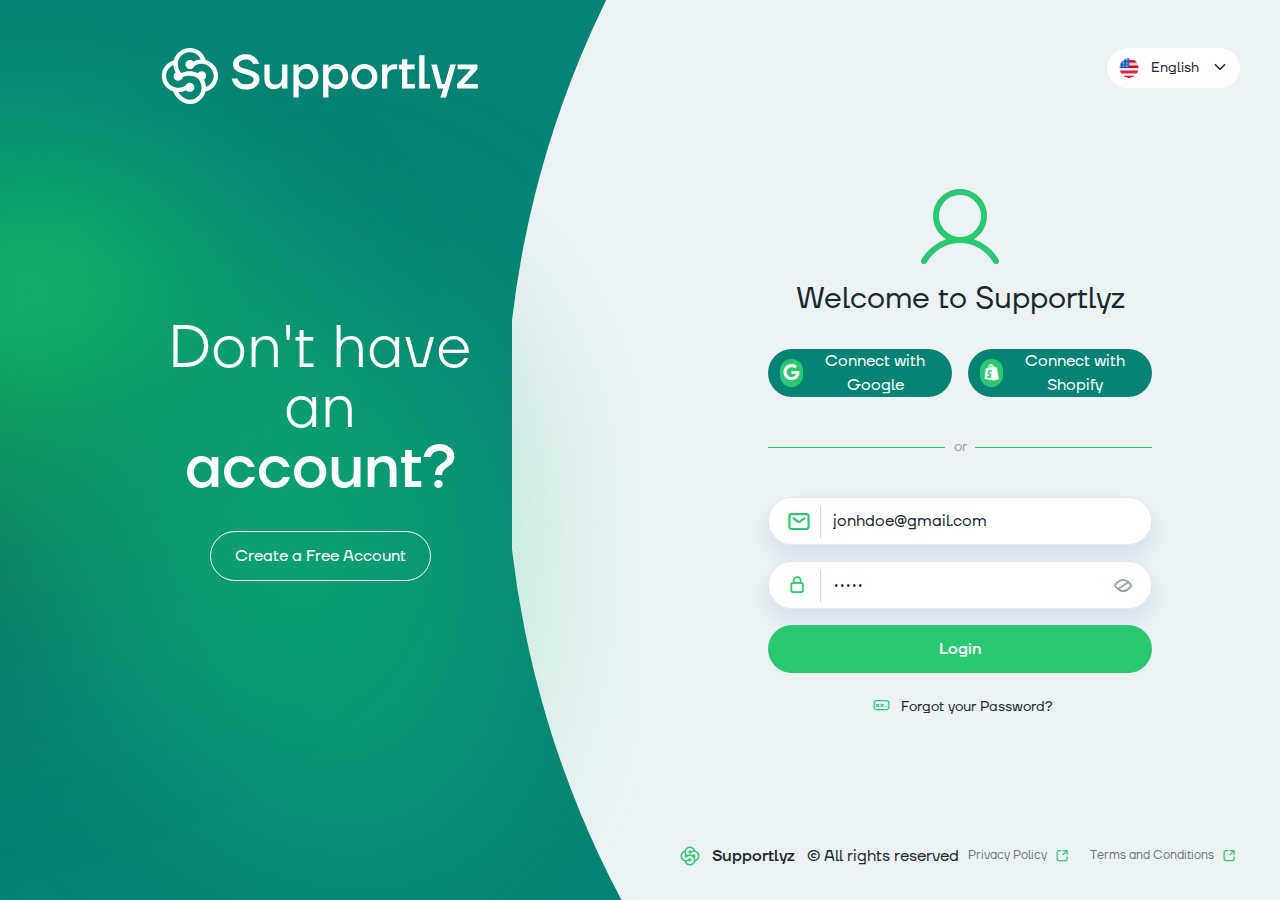
==== commit fb31b97c: "refactor: CSS classes and fix layout issues" ====
--- a/src/index.html
+++ b/src/index.html
@@ -33,7 +33,7 @@
         <!-- Right -->
         <div class="relative w-2/4 h-full bg-geyser-100">
           <!-- Shape -->
-          <div class="absolute top-0 h-screen -left-[8rem] z-20 md:w-[25%] 3xl:w-[30%]">
+          <div class="absolute top-0 h-screen -left-[8rem] md:w-[25%] 3xl:w-[30%]">
             <div class="w-full h-screen bg-center bg-no-repeat bg-cover" style="background-image: url('assets/images/shape-auth.svg')"></div>
           </div>
 
--- a/src/assets/css/main.css
+++ b/src/assets/css/main.css
@@ -586,10 +586,6 @@
   top: -0.25rem;
 }
 
-.-top-2 {
-  top: -0.5rem;
-}
-
 .bottom-0 {
   bottom: 0px;
 }
@@ -600,10 +596,6 @@
 
 .left-0 {
   left: 0px;
-}
-
-.left-10 {
-  left: 2.5rem;
 }
 
 .left-2\/4 {
@@ -955,10 +947,6 @@
   width: 1600px;
 }
 
-.w-\[180px\] {
-  width: 180px;
-}
-
 .w-\[280px\] {
   width: 280px;
 }
@@ -967,8 +955,8 @@
   width: 400px;
 }
 
-.w-\[450px\] {
-  width: 450px;
+.w-\[490px\] {
+  width: 490px;
 }
 
 .w-\[500px\] {
@@ -977,10 +965,6 @@
 
 .w-full {
   width: 100%;
-}
-
-.w-\[490px\] {
-  width: 490px;
 }
 
 .max-w-\[238px\] {
@@ -1153,10 +1137,6 @@
   overflow-y: auto;
 }
 
-.whitespace-nowrap {
-  white-space: nowrap;
-}
-
 .rounded-2xl {
   border-radius: 1rem;
 }
@@ -1296,34 +1276,6 @@
 
 .bg-gradient-to-b {
   background-image: linear-gradient(to bottom, var(--tw-gradient-stops));
-}
-
-.bg-\[url\(\'assets\/images\/shape-auth\.svg\'\)\] {
-  background-image: url('assets/images/shape-auth.svg');
-}
-
-.bg-\[url\(\'\.\/assets\/images\/shape-auth\.svg\'\)\] {
-  background-image: url('./assets/images/shape-auth.svg');
-}
-
-.bg-\[url\(\'\.\.\/assets\/images\/shape-auth\.svg\'\)\] {
-  background-image: url('../assets/images/shape-auth.svg');
-}
-
-.bg-\[url\(\'\.src\/assets\/images\/shape-auth\.svg\'\)\] {
-  background-image: url('.src/assets/images/shape-auth.svg');
-}
-
-.bg-\[url\(\'\.\/src\/assets\/images\/shape-auth\.svg\'\)\] {
-  background-image: url('./src/assets/images/shape-auth.svg');
-}
-
-.bg-\[url\(\'src\/assets\/images\/shape-auth\.svg\'\)\] {
-  background-image: url('src/assets/images/shape-auth.svg');
-}
-
-.bg-\[url\(\'\.\.\/src\/assets\/images\/shape-auth\.svg\'\)\] {
-  background-image: url('../src/assets/images/shape-auth.svg');
 }
 
 .from-\[\#13DDEA\] {
@@ -1498,16 +1450,16 @@
   padding-bottom: 1.25rem;
 }
 
-.pl-10 {
-  padding-left: 2.5rem;
-}
-
 .pl-16 {
   padding-left: 4rem;
 }
 
 .pl-2 {
   padding-left: 0.5rem;
+}
+
+.pl-8 {
+  padding-left: 2rem;
 }
 
 .pl-\[60px\] {
@@ -1606,10 +1558,6 @@
 
 .font-semibold {
   font-weight: 600;
-}
-
-.capitalize {
-  text-transform: capitalize;
 }
 
 .leading-4 {
@@ -2627,7 +2575,7 @@
 
 /************* Status ***********/
 
-.status {
+.status-handler {
   margin-bottom: 0.75rem;
   display: flex;
   height: 2.5rem;
@@ -2770,7 +2718,7 @@
 /* Esta clase se usa para mostrar el chat */
 
 .chatbot-box {
-  width: 450px;
+  width: 490px;
   --tw-translate-x: 100%;
   transform: translate(var(--tw-translate-x), var(--tw-translate-y)) rotate(var(--tw-rotate)) skewX(var(--tw-skew-x)) skewY(var(--tw-skew-y)) scaleX(var(--tw-scale-x)) scaleY(var(--tw-scale-y));
   opacity: 0;
@@ -2782,7 +2730,7 @@
 }
 
 .chatbot-box-is-active {
-  width: 450px;
+  width: 490px;
   --tw-translate-x: 0px;
   transform: translate(var(--tw-translate-x), var(--tw-translate-y)) rotate(var(--tw-rotate)) skewX(var(--tw-skew-x)) skewY(var(--tw-skew-y)) scaleX(var(--tw-scale-x)) scaleY(var(--tw-scale-y));
   opacity: 1;
@@ -3161,6 +3109,64 @@
   content: var(--tw-content);
 }
 
+.sidebar-label {
+  visibility: hidden;
+  position: absolute;
+  top: -0.5rem;
+  left: 2.5rem;
+  z-index: 20;
+  display: flex;
+  height: 1.25rem;
+  align-items: center;
+  justify-content: center;
+  white-space: nowrap;
+  border-radius: 9999px;
+  --tw-bg-opacity: 1;
+  background-color: rgb(6 131 116 / var(--tw-bg-opacity));
+  padding: 0.75rem;
+  font-size: 0.75rem;
+  line-height: 1rem;
+  text-transform: capitalize;
+  --tw-text-opacity: 1;
+  color: rgb(255 255 255 / var(--tw-text-opacity));
+  opacity: 0;
+  transition-property: color, background-color, border-color, text-decoration-color, fill, stroke, opacity, box-shadow, transform, filter, -webkit-backdrop-filter;
+  transition-property: color, background-color, border-color, text-decoration-color, fill, stroke, opacity, box-shadow, transform, filter, backdrop-filter;
+  transition-property: color, background-color, border-color, text-decoration-color, fill, stroke, opacity, box-shadow, transform, filter, backdrop-filter, -webkit-backdrop-filter;
+  transition-timing-function: cubic-bezier(0.4, 0, 0.2, 1);
+  transition-duration: 150ms;
+  transition-delay: 1000ms;
+}
+
+.sidebar-label-is-active {
+  visibility: visible;
+  position: absolute;
+  top: -0.5rem;
+  left: 2.5rem;
+  z-index: 20;
+  display: flex;
+  height: 1.25rem;
+  align-items: center;
+  justify-content: center;
+  white-space: nowrap;
+  border-radius: 9999px;
+  --tw-bg-opacity: 1;
+  background-color: rgb(6 131 116 / var(--tw-bg-opacity));
+  padding: 0.75rem;
+  font-size: 0.75rem;
+  line-height: 1rem;
+  text-transform: capitalize;
+  --tw-text-opacity: 1;
+  color: rgb(255 255 255 / var(--tw-text-opacity));
+  opacity: 1;
+  transition-property: color, background-color, border-color, text-decoration-color, fill, stroke, opacity, box-shadow, transform, filter, -webkit-backdrop-filter;
+  transition-property: color, background-color, border-color, text-decoration-color, fill, stroke, opacity, box-shadow, transform, filter, backdrop-filter;
+  transition-property: color, background-color, border-color, text-decoration-color, fill, stroke, opacity, box-shadow, transform, filter, backdrop-filter, -webkit-backdrop-filter;
+  transition-timing-function: cubic-bezier(0.4, 0, 0.2, 1);
+  transition-duration: 150ms;
+  transition-delay: 1000ms;
+}
+
 /************* Statistics ***********/
 
 .statistics {
@@ -3604,12 +3610,6 @@
   background-color: rgb(243 244 246 / var(--tw-bg-opacity));
 }
 
-.after\:bg-gray-300::after {
-  content: var(--tw-content);
-  --tw-bg-opacity: 1;
-  background-color: rgb(209 213 219 / var(--tw-bg-opacity));
-}
-
 .after\:bg-tertiary-100::after {
   content: var(--tw-content);
   --tw-bg-opacity: 1;
@@ -3688,6 +3688,11 @@
   transform: translate(var(--tw-translate-x), var(--tw-translate-y)) rotate(var(--tw-rotate)) skewX(var(--tw-skew-x)) skewY(var(--tw-skew-y)) scaleX(var(--tw-scale-x)) scaleY(var(--tw-scale-y));
 }
 
+.group:hover .group-hover\:translate-x-5 {
+  --tw-translate-x: 1.25rem;
+  transform: translate(var(--tw-translate-x), var(--tw-translate-y)) rotate(var(--tw-rotate)) skewX(var(--tw-skew-x)) skewY(var(--tw-skew-y)) scaleX(var(--tw-scale-x)) scaleY(var(--tw-scale-y));
+}
+
 .group:hover .group-hover\:translate-y-0 {
   --tw-translate-y: 0px;
   transform: translate(var(--tw-translate-x), var(--tw-translate-y)) rotate(var(--tw-rotate)) skewX(var(--tw-skew-x)) skewY(var(--tw-skew-y)) scaleX(var(--tw-scale-x)) scaleY(var(--tw-scale-y));
@@ -3731,25 +3736,11 @@
 }
 
 @media (min-width: 768px) {
-  .md\:w-\[200px\] {
-    width: 200px;
-  }
-
-  .md\:w-\[250px\] {
-    width: 250px;
-  }
-
   .md\:w-\[25\%\] {
     width: 25%;
   }
 }
 
-@media (min-width: 1536px) {
-  .\32xl\:w-\[300px\] {
-    width: 300px;
-  }
-}
-
 .\[\&\>\*\:nth-child\(2\)\]\:border-x>*:nth-child(2) {
   border-left-width: 1px;
   border-right-width: 1px;
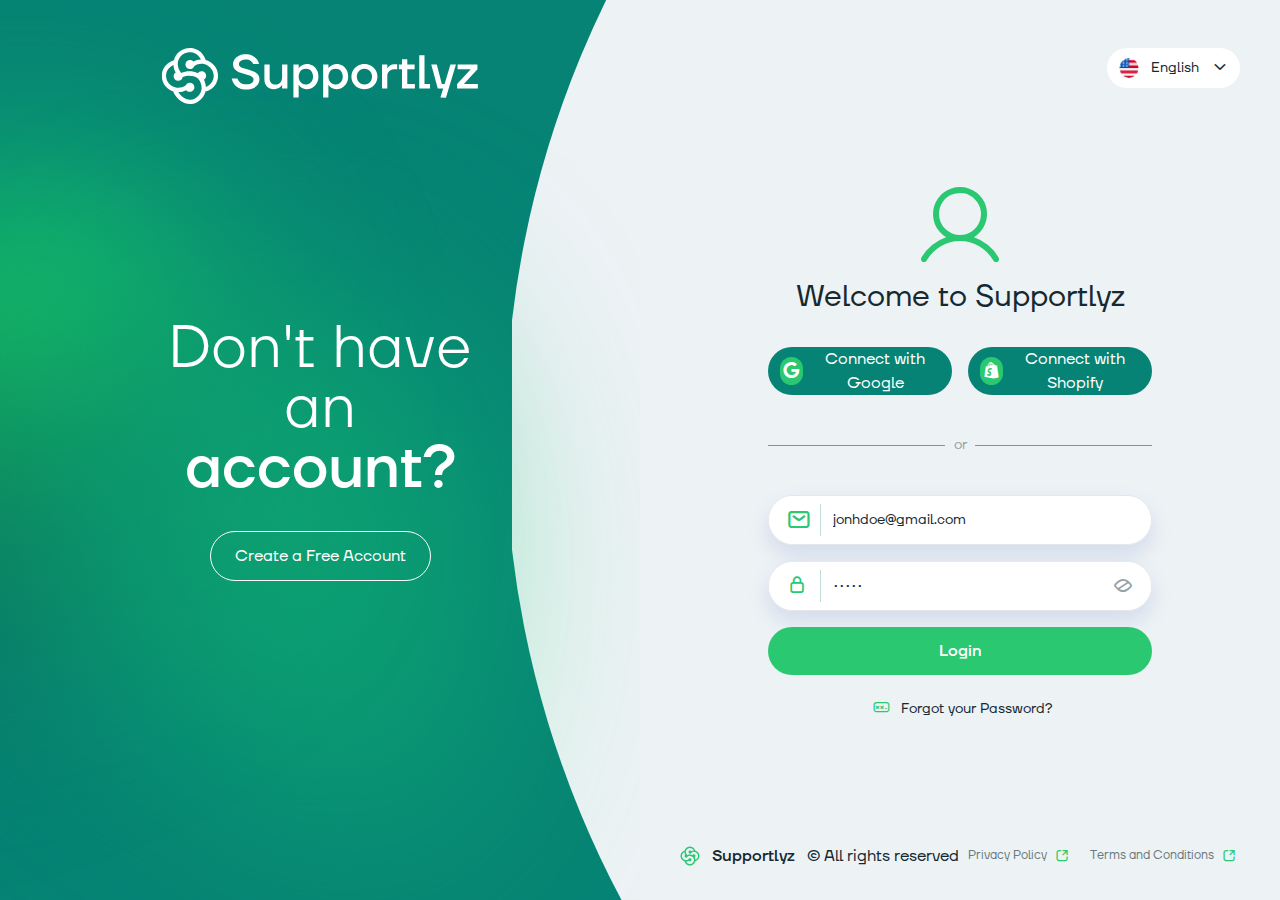
==== commit 241dafed: "refactor: Refactor input containers in HTML files" ====
--- a/src/index.html
+++ b/src/index.html
@@ -100,13 +100,13 @@
                   <span class="relative z-20">or</span>
                 </div>
 
-                <div class="input-container">
+                <div class="mb-4 input-container">
                   <span class="absolute top-0 left-0 flex items-center justify-center h-12 text-xl bg-white w-14 text-secondary-900 after:content-[''] after:absolute after:top-2 after:right-1 after:w-px after:h-8 after:z-20 after:bg-tertiary-100">
                     <i class="icon-envelope"></i>
                   </span>
                   <input type="text" class="input" placeholder="Email" value="jonhdoe@gmail.com">
                 </div>
-                <div class="input-container">
+                <div class="mb-4 input-container">
                   <span class="absolute top-0 left-0 flex items-center justify-center h-12 text-xl bg-white w-14 text-secondary-900 after:content-[''] after:absolute after:top-2 after:right-1 after:w-px after:h-8 after:z-20 after:bg-tertiary-100">
                     <i class="icon-lock"></i>
                   </span>
--- a/src/assets/css/main.css
+++ b/src/assets/css/main.css
@@ -554,14 +554,14 @@
   bottom: -0.25rem;
 }
 
-.-left-4 {
-  left: -1rem;
-}
-
 .-left-5 {
   left: -1.25rem;
 }
 
+.-left-\[15px\] {
+  left: -15px;
+}
+
 .-left-\[500px\] {
   left: -500px;
 }
@@ -580,6 +580,10 @@
 
 .-right-5 {
   right: -1.25rem;
+}
+
+.-right-\[14px\] {
+  right: -14px;
 }
 
 .-top-1 {
@@ -690,6 +694,10 @@
 
 .mb-8 {
   margin-bottom: 2rem;
+}
+
+.mt-2 {
+  margin-top: 0.5rem;
 }
 
 .mt-px {
@@ -759,10 +767,6 @@
   height: 1.25rem;
 }
 
-.h-56 {
-  height: 14rem;
-}
-
 .h-6 {
   height: 1.5rem;
 }
@@ -771,10 +775,6 @@
   height: 1.75rem;
 }
 
-.h-8 {
-  height: 2rem;
-}
-
 .h-\[100\%\] {
   height: 100%;
 }
@@ -807,6 +807,10 @@
   height: 420px;
 }
 
+.h-\[50px\] {
+  height: 50px;
+}
+
 .h-\[70px\] {
   height: 70px;
 }
@@ -915,10 +919,6 @@
   width: 13rem;
 }
 
-.w-56 {
-  width: 14rem;
-}
-
 .w-6 {
   width: 1.5rem;
 }
@@ -929,10 +929,6 @@
 
 .w-7 {
   width: 1.75rem;
-}
-
-.w-8 {
-  width: 2rem;
 }
 
 .w-80 {
@@ -1013,6 +1009,11 @@
 
 .translate-x-20 {
   --tw-translate-x: 5rem;
+  transform: translate(var(--tw-translate-x), var(--tw-translate-y)) rotate(var(--tw-rotate)) skewX(var(--tw-skew-x)) skewY(var(--tw-skew-y)) scaleX(var(--tw-scale-x)) scaleY(var(--tw-scale-y));
+}
+
+.translate-y-0 {
+  --tw-translate-y: 0px;
   transform: translate(var(--tw-translate-x), var(--tw-translate-y)) rotate(var(--tw-rotate)) skewX(var(--tw-skew-x)) skewY(var(--tw-skew-y)) scaleX(var(--tw-scale-x)) scaleY(var(--tw-scale-y));
 }
 
@@ -1061,10 +1062,6 @@
           user-select: none;
 }
 
-.list-none {
-  list-style-type: none;
-}
-
 .grid-cols-7 {
   grid-template-columns: repeat(7, minmax(0, 1fr));
 }
@@ -1176,16 +1173,17 @@
   border-top-left-radius: 1.5rem;
 }
 
-.border {
-  border-width: 1px;
-}
-
 .border-0 {
   border-width: 0px;
 }
 
 .border-2 {
   border-width: 2px;
+}
+
+.border-x-\[10px\] {
+  border-left-width: 10px;
+  border-right-width: 10px;
 }
 
 .border-x-\[12px\] {
@@ -1199,6 +1197,10 @@
 
 .border-b-2 {
   border-bottom-width: 2px;
+}
+
+.border-b-\[10px\] {
+  border-bottom-width: 10px;
 }
 
 .border-b-\[14px\] {
@@ -1354,10 +1356,6 @@
   padding: 2rem;
 }
 
-.p-\[2px\] {
-  padding: 2px;
-}
-
 .px-1 {
   padding-left: 0.25rem;
   padding-right: 0.25rem;
@@ -1450,20 +1448,12 @@
   padding-bottom: 1.25rem;
 }
 
-.pl-16 {
-  padding-left: 4rem;
-}
-
 .pl-2 {
   padding-left: 0.5rem;
 }
 
 .pl-8 {
   padding-left: 2rem;
-}
-
-.pl-\[60px\] {
-  padding-left: 60px;
 }
 
 .ps-6 {
@@ -1499,6 +1489,11 @@
 
 .text-6xl {
   font-size: 3.75rem;
+  line-height: 1;
+}
+
+.text-7xl {
+  font-size: 4.5rem;
   line-height: 1;
 }
 
@@ -1615,11 +1610,6 @@
   --tw-shadow: 0 10px 20px rgba(104, 134, 193, 0.20);
   --tw-shadow-colored: 0 10px 20px var(--tw-shadow-color);
   box-shadow: var(--tw-ring-offset-shadow, 0 0 #0000), var(--tw-ring-shadow, 0 0 #0000), var(--tw-shadow);
-}
-
-.outline-none {
-  outline: 2px solid transparent;
-  outline-offset: 2px;
 }
 
 .transition {
@@ -2371,7 +2361,6 @@
   position: relative;
   display: flex;
   height: 3.5rem;
-  width: 40%;
   align-items: center;
   overflow: hidden;
   border-radius: 9999px;
@@ -2396,7 +2385,6 @@
   position: relative;
   display: flex;
   height: 3.5rem;
-  width: 40%;
   align-items: center;
   overflow: hidden;
   border-radius: 9999px;
@@ -2571,6 +2559,20 @@
   transition-property: color, background-color, border-color, text-decoration-color, fill, stroke, opacity, box-shadow, transform, filter, backdrop-filter, -webkit-backdrop-filter;
   transition-timing-function: cubic-bezier(0.4, 0, 0.2, 1);
   transition-duration: 150ms;
+}
+
+.account-message-icon {
+  font-size: 1.125rem;
+  line-height: 1.75rem;
+  --tw-text-opacity: 1;
+  color: rgb(42 200 112 / var(--tw-text-opacity));
+}
+
+.account-message-icon-is-active {
+  font-size: 1.125rem;
+  line-height: 1.75rem;
+  --tw-text-opacity: 1;
+  color: rgb(255 255 255 / var(--tw-text-opacity));
 }
 
 /************* Status ***********/
@@ -2635,6 +2637,77 @@
   transition-duration: 150ms;
 }
 
+/************* Website ***********/
+
+.website-handler {
+  margin-bottom: 0.25rem;
+  display: flex;
+  align-items: center;
+  gap: 0.25rem;
+  font-weight: 500;
+  --tw-text-opacity: 1;
+  color: rgb(21 41 48 / var(--tw-text-opacity));
+}
+
+.website-handler:hover {
+  --tw-text-opacity: 1;
+  color: rgb(6 131 116 / var(--tw-text-opacity));
+}
+
+.website-dropdown {
+  visibility: hidden;
+  position: absolute;
+  top: 100%;
+  left: -2.5rem;
+  z-index: 20;
+  width: 230px;
+  --tw-translate-y: -50px;
+  transform: translate(var(--tw-translate-x), var(--tw-translate-y)) rotate(var(--tw-rotate)) skewX(var(--tw-skew-x)) skewY(var(--tw-skew-y)) scaleX(var(--tw-scale-x)) scaleY(var(--tw-scale-y));
+  border-radius: 0.5rem;
+  --tw-bg-opacity: 1;
+  background-color: rgb(255 255 255 / var(--tw-bg-opacity));
+  padding-left: 1.25rem;
+  padding-right: 1.25rem;
+  padding-top: 1.25rem;
+  padding-bottom: 1.25rem;
+  opacity: 0;
+  --tw-shadow: 0 10px 20px rgba(104, 134, 193, 0.20);
+  --tw-shadow-colored: 0 10px 20px var(--tw-shadow-color);
+  box-shadow: var(--tw-ring-offset-shadow, 0 0 #0000), var(--tw-ring-shadow, 0 0 #0000), var(--tw-shadow);
+  transition-property: color, background-color, border-color, text-decoration-color, fill, stroke, opacity, box-shadow, transform, filter, -webkit-backdrop-filter;
+  transition-property: color, background-color, border-color, text-decoration-color, fill, stroke, opacity, box-shadow, transform, filter, backdrop-filter;
+  transition-property: color, background-color, border-color, text-decoration-color, fill, stroke, opacity, box-shadow, transform, filter, backdrop-filter, -webkit-backdrop-filter;
+  transition-timing-function: cubic-bezier(0.4, 0, 0.2, 1);
+  transition-duration: 150ms;
+}
+
+.website-dropdown-is-active {
+  visibility: visible;
+  position: absolute;
+  top: 100%;
+  left: -2.5rem;
+  z-index: 20;
+  width: 230px;
+  --tw-translate-y: 0px;
+  transform: translate(var(--tw-translate-x), var(--tw-translate-y)) rotate(var(--tw-rotate)) skewX(var(--tw-skew-x)) skewY(var(--tw-skew-y)) scaleX(var(--tw-scale-x)) scaleY(var(--tw-scale-y));
+  border-radius: 0.5rem;
+  --tw-bg-opacity: 1;
+  background-color: rgb(255 255 255 / var(--tw-bg-opacity));
+  padding-left: 1.25rem;
+  padding-right: 1.25rem;
+  padding-top: 1.25rem;
+  padding-bottom: 1.25rem;
+  opacity: 1;
+  --tw-shadow: 0 10px 20px rgba(104, 134, 193, 0.20);
+  --tw-shadow-colored: 0 10px 20px var(--tw-shadow-color);
+  box-shadow: var(--tw-ring-offset-shadow, 0 0 #0000), var(--tw-ring-shadow, 0 0 #0000), var(--tw-shadow);
+  transition-property: color, background-color, border-color, text-decoration-color, fill, stroke, opacity, box-shadow, transform, filter, -webkit-backdrop-filter;
+  transition-property: color, background-color, border-color, text-decoration-color, fill, stroke, opacity, box-shadow, transform, filter, backdrop-filter;
+  transition-property: color, background-color, border-color, text-decoration-color, fill, stroke, opacity, box-shadow, transform, filter, backdrop-filter, -webkit-backdrop-filter;
+  transition-timing-function: cubic-bezier(0.4, 0, 0.2, 1);
+  transition-duration: 150ms;
+}
+
 /************* Notifications ***********/
 
 .notification-center {
@@ -2741,12 +2814,21 @@
   transition-duration: 150ms;
 }
 
+.chatbot-sent {
+  position: relative;
+  margin-bottom: 0.5rem;
+  max-width: 280px;
+  border-radius: 0.75rem;
+  background-image: linear-gradient(to bottom, var(--tw-gradient-stops));
+  padding: 0.75rem;
+}
+
 /* Esta clase se usa para mostrar el box de emojis */
 
 .chatbot-emojis-box {
   visibility: hidden;
   position: absolute;
-  top: -18rem;
+  top: -20rem;
   width: 100%;
   --tw-translate-y: 100%;
   transform: translate(var(--tw-translate-x), var(--tw-translate-y)) rotate(var(--tw-rotate)) skewX(var(--tw-skew-x)) skewY(var(--tw-skew-y)) scaleX(var(--tw-scale-x)) scaleY(var(--tw-scale-y));
@@ -2766,7 +2848,7 @@
 .chatbot-emojis-box-is-active {
   visibility: visible;
   position: absolute;
-  top: -18rem;
+  top: -20rem;
   width: 100%;
   --tw-translate-y: 0px;
   transform: translate(var(--tw-translate-x), var(--tw-translate-y)) rotate(var(--tw-rotate)) skewX(var(--tw-skew-x)) skewY(var(--tw-skew-y)) scaleX(var(--tw-scale-x)) scaleY(var(--tw-scale-y));
@@ -3503,8 +3585,7 @@
 
 .input-container {
   position: relative;
-  margin-bottom: 1rem;
-  height: 3rem;
+  height: 50px;
   overflow: hidden;
   border-radius: 9999px;
   border-width: 1px;
@@ -3520,8 +3601,7 @@
 
 .input-container-is-active {
   position: relative;
-  margin-bottom: 1rem;
-  height: 3rem;
+  height: 50px;
   overflow: hidden;
   border-radius: 9999px;
   border-width: 1px;
@@ -3545,14 +3625,159 @@
   padding-top: 0.75rem;
   padding-bottom: 0.75rem;
   padding-left: 4rem;
-  font-size: 1rem;
-  line-height: 1.5rem;
+  font-size: 0.875rem;
+  line-height: 1.25rem;
   --tw-text-opacity: 1;
   color: rgb(21 41 48 / var(--tw-text-opacity));
   outline: 2px solid transparent;
   outline-offset: 2px;
 }
 
+.switch {
+  width: 2rem;
+  cursor: pointer;
+  border-radius: 9999px;
+  border-width: 1px;
+  --tw-border-opacity: 1;
+  border-color: rgb(172 182 186 / var(--tw-border-opacity));
+  --tw-bg-opacity: 1;
+  background-color: rgb(255 255 255 / var(--tw-bg-opacity));
+  padding: 2px;
+}
+
+.switch-is-active {
+  width: 2rem;
+  cursor: pointer;
+  border-radius: 9999px;
+  border-width: 1px;
+  --tw-border-opacity: 1;
+  border-color: rgb(120 217 165 / var(--tw-border-opacity));
+  --tw-bg-opacity: 1;
+  background-color: rgb(255 255 255 / var(--tw-bg-opacity));
+  padding: 2px;
+}
+
+.switch-label {
+  font-size: 0.875rem;
+  line-height: 1.25rem;
+  --tw-text-opacity: 1;
+  color: rgb(172 182 186 / var(--tw-text-opacity));
+}
+
+.switch-label-is-active {
+  font-size: 0.875rem;
+  line-height: 1.25rem;
+  --tw-text-opacity: 1;
+  color: rgb(42 200 112 / var(--tw-text-opacity));
+}
+
+.switch-toggle {
+  display: block;
+  height: 0.75rem;
+  width: 0.75rem;
+  --tw-translate-x: 0px;
+  transform: translate(var(--tw-translate-x), var(--tw-translate-y)) rotate(var(--tw-rotate)) skewX(var(--tw-skew-x)) skewY(var(--tw-skew-y)) scaleX(var(--tw-scale-x)) scaleY(var(--tw-scale-y));
+  border-radius: 9999px;
+  --tw-bg-opacity: 1;
+  background-color: rgb(172 182 186 / var(--tw-bg-opacity));
+  transition-property: color, background-color, border-color, text-decoration-color, fill, stroke, opacity, box-shadow, transform, filter, -webkit-backdrop-filter;
+  transition-property: color, background-color, border-color, text-decoration-color, fill, stroke, opacity, box-shadow, transform, filter, backdrop-filter;
+  transition-property: color, background-color, border-color, text-decoration-color, fill, stroke, opacity, box-shadow, transform, filter, backdrop-filter, -webkit-backdrop-filter;
+  transition-timing-function: cubic-bezier(0.4, 0, 0.2, 1);
+  transition-duration: 150ms;
+}
+
+.switch-toggle-is-active {
+  display: block;
+  height: 0.75rem;
+  width: 0.75rem;
+  --tw-translate-x: 15px;
+  transform: translate(var(--tw-translate-x), var(--tw-translate-y)) rotate(var(--tw-rotate)) skewX(var(--tw-skew-x)) skewY(var(--tw-skew-y)) scaleX(var(--tw-scale-x)) scaleY(var(--tw-scale-y));
+  border-radius: 9999px;
+  --tw-bg-opacity: 1;
+  background-color: rgb(42 200 112 / var(--tw-bg-opacity));
+  transition-property: color, background-color, border-color, text-decoration-color, fill, stroke, opacity, box-shadow, transform, filter, -webkit-backdrop-filter;
+  transition-property: color, background-color, border-color, text-decoration-color, fill, stroke, opacity, box-shadow, transform, filter, backdrop-filter;
+  transition-property: color, background-color, border-color, text-decoration-color, fill, stroke, opacity, box-shadow, transform, filter, backdrop-filter, -webkit-backdrop-filter;
+  transition-timing-function: cubic-bezier(0.4, 0, 0.2, 1);
+  transition-duration: 150ms;
+}
+
+/************* GRADIENT ***********/
+
+.green-gradient {
+  --tw-gradient-from: #2AC870 var(--tw-gradient-from-position);
+  --tw-gradient-to: rgb(42 200 112 / 0) var(--tw-gradient-to-position);
+  --tw-gradient-stops: var(--tw-gradient-from), var(--tw-gradient-to);
+  --tw-gradient-to: #068374 var(--tw-gradient-to-position);
+}
+
+.blue-gradient {
+  --tw-gradient-from: #13DDEA var(--tw-gradient-from-position);
+  --tw-gradient-to: rgb(19 221 234 / 0) var(--tw-gradient-to-position);
+  --tw-gradient-stops: var(--tw-gradient-from), var(--tw-gradient-to);
+  --tw-gradient-to: #915EFF var(--tw-gradient-to-position);
+}
+
+/************* STEPS ***********/
+
+.experience-item {
+  position: relative;
+  display: flex;
+  height: 14rem;
+  width: 14rem;
+  list-style-type: none;
+  flex-direction: column;
+  align-items: center;
+  justify-content: center;
+  overflow: hidden;
+  border-radius: 9999px;
+  --tw-bg-opacity: 1;
+  background-color: rgb(255 255 255 / var(--tw-bg-opacity));
+  padding: 0.75rem;
+  text-align: center;
+  --tw-shadow: 0 10px 20px rgba(104, 134, 193, 0.20);
+  --tw-shadow-colored: 0 10px 20px var(--tw-shadow-color);
+  box-shadow: var(--tw-ring-offset-shadow, 0 0 #0000), var(--tw-ring-shadow, 0 0 #0000), var(--tw-shadow);
+  transition-property: color, background-color, border-color, text-decoration-color, fill, stroke, opacity, box-shadow, transform, filter, -webkit-backdrop-filter;
+  transition-property: color, background-color, border-color, text-decoration-color, fill, stroke, opacity, box-shadow, transform, filter, backdrop-filter;
+  transition-property: color, background-color, border-color, text-decoration-color, fill, stroke, opacity, box-shadow, transform, filter, backdrop-filter, -webkit-backdrop-filter;
+  transition-timing-function: cubic-bezier(0.4, 0, 0.2, 1);
+  transition-duration: 150ms;
+}
+
+.experience-item:hover {
+  --tw-bg-opacity: 1;
+  background-color: rgb(42 200 112 / var(--tw-bg-opacity));
+}
+
+.experience-item-check {
+  position: absolute;
+  bottom: -85px;
+  left: 50px;
+  display: flex;
+  height: 8rem;
+  width: 8rem;
+  --tw-translate-y: 100%;
+  transform: translate(var(--tw-translate-x), var(--tw-translate-y)) rotate(var(--tw-rotate)) skewX(var(--tw-skew-x)) skewY(var(--tw-skew-y)) scaleX(var(--tw-scale-x)) scaleY(var(--tw-scale-y));
+  align-items: flex-start;
+  justify-content: center;
+  border-radius: 9999px;
+  --tw-bg-opacity: 1;
+  background-color: rgb(6 131 116 / var(--tw-bg-opacity));
+  padding: 0.75rem;
+  transition-property: color, background-color, border-color, text-decoration-color, fill, stroke, opacity, box-shadow, transform, filter, -webkit-backdrop-filter;
+  transition-property: color, background-color, border-color, text-decoration-color, fill, stroke, opacity, box-shadow, transform, filter, backdrop-filter;
+  transition-property: color, background-color, border-color, text-decoration-color, fill, stroke, opacity, box-shadow, transform, filter, backdrop-filter, -webkit-backdrop-filter;
+  transition-timing-function: cubic-bezier(0.4, 0, 0.2, 1);
+  transition-duration: 150ms;
+}
+
+.group:hover .experience-item-check {
+  --tw-translate-y: 0px;
+  transform: translate(var(--tw-translate-x), var(--tw-translate-y)) rotate(var(--tw-rotate)) skewX(var(--tw-skew-x)) skewY(var(--tw-skew-y)) scaleX(var(--tw-scale-x)) scaleY(var(--tw-scale-y));
+}
+
 /*********** UTILITIES ***********/
 
 .line-normal {
@@ -3589,11 +3814,6 @@
   z-index: 20;
 }
 
-.after\:h-5::after {
-  content: var(--tw-content);
-  height: 1.25rem;
-}
-
 .after\:h-8::after {
   content: var(--tw-content);
   height: 2rem;
@@ -3602,12 +3822,6 @@
 .after\:w-px::after {
   content: var(--tw-content);
   width: 1px;
-}
-
-.after\:bg-gray-100::after {
-  content: var(--tw-content);
-  --tw-bg-opacity: 1;
-  background-color: rgb(243 244 246 / var(--tw-bg-opacity));
 }
 
 .after\:bg-tertiary-100::after {
@@ -3683,6 +3897,11 @@
   transform: translate(var(--tw-translate-x), var(--tw-translate-y)) rotate(var(--tw-rotate)) skewX(var(--tw-skew-x)) skewY(var(--tw-skew-y)) scaleX(var(--tw-scale-x)) scaleY(var(--tw-scale-y));
 }
 
+.group:hover .group-hover\:-translate-y-\[20px\] {
+  --tw-translate-y: -20px;
+  transform: translate(var(--tw-translate-x), var(--tw-translate-y)) rotate(var(--tw-rotate)) skewX(var(--tw-skew-x)) skewY(var(--tw-skew-y)) scaleX(var(--tw-scale-x)) scaleY(var(--tw-scale-y));
+}
+
 .group:hover .group-hover\:translate-x-0 {
   --tw-translate-x: 0px;
   transform: translate(var(--tw-translate-x), var(--tw-translate-y)) rotate(var(--tw-rotate)) skewX(var(--tw-skew-x)) skewY(var(--tw-skew-y)) scaleX(var(--tw-scale-x)) scaleY(var(--tw-scale-y));
